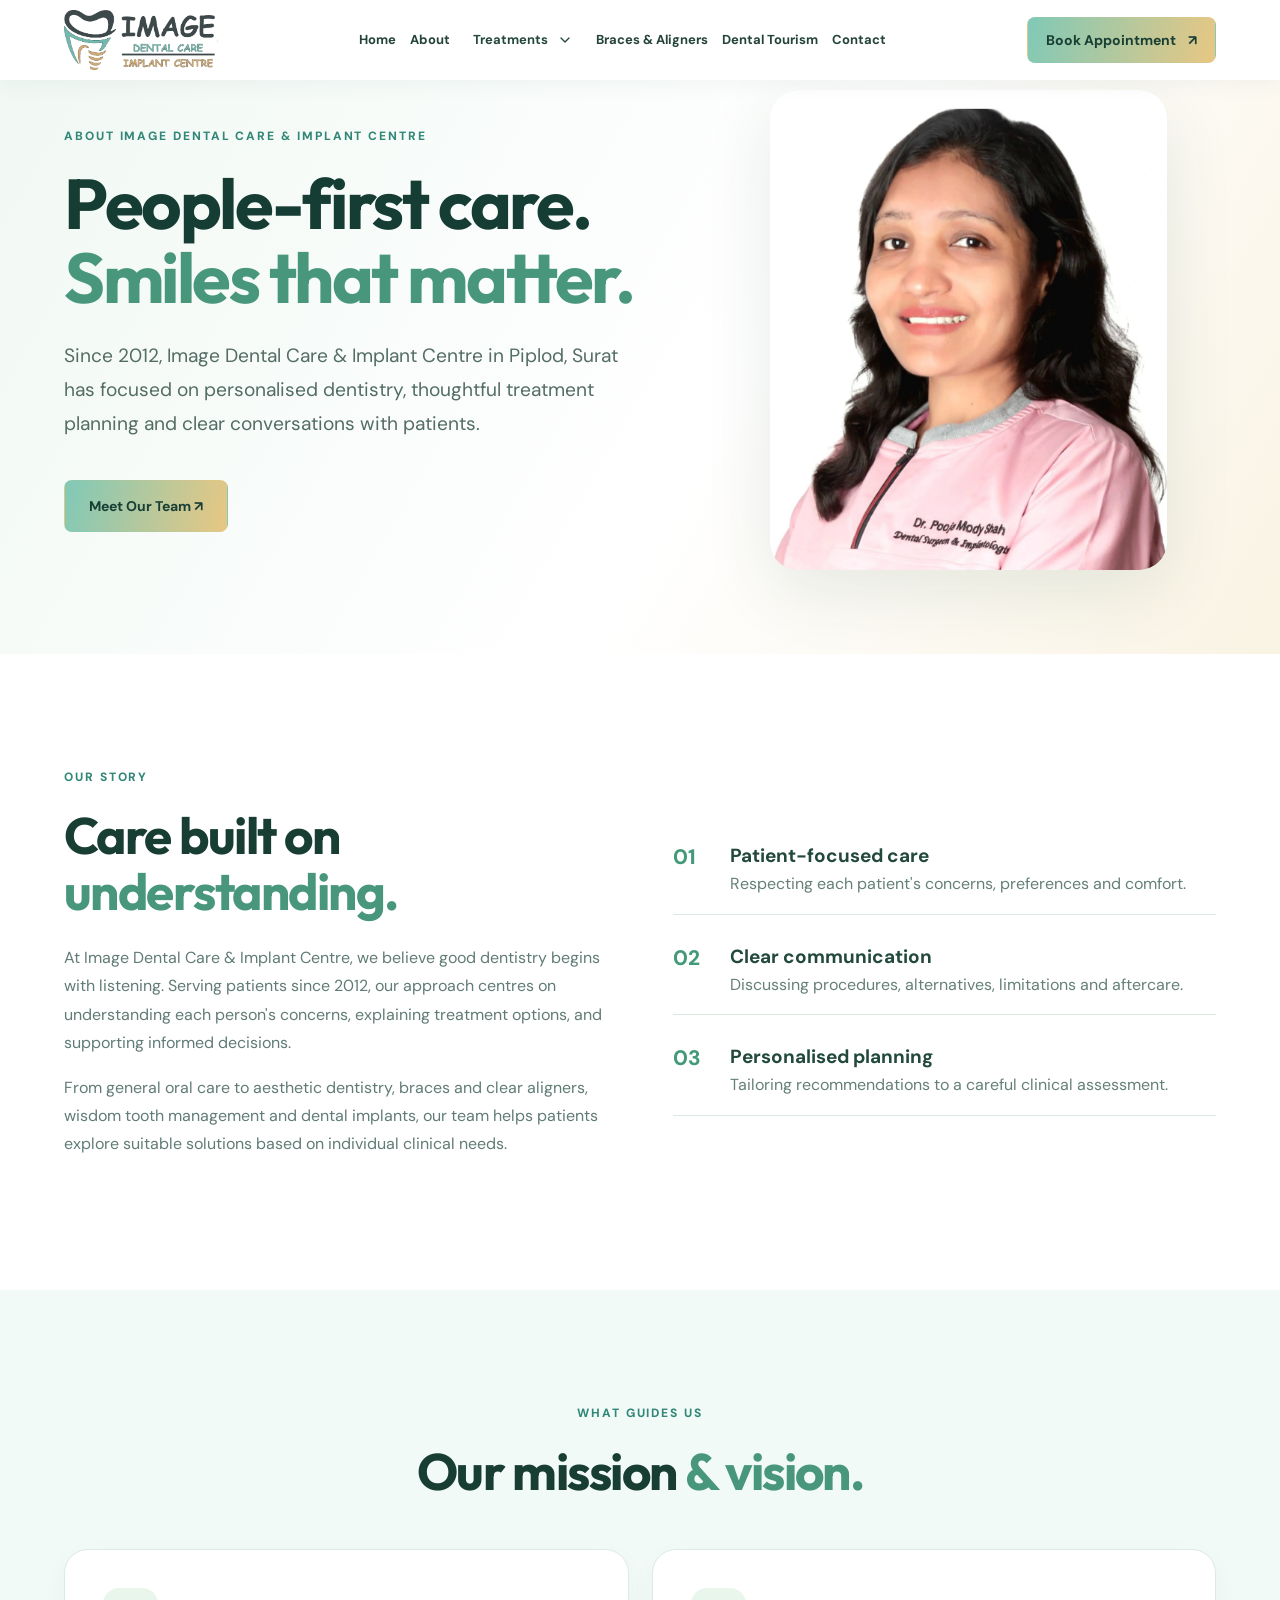
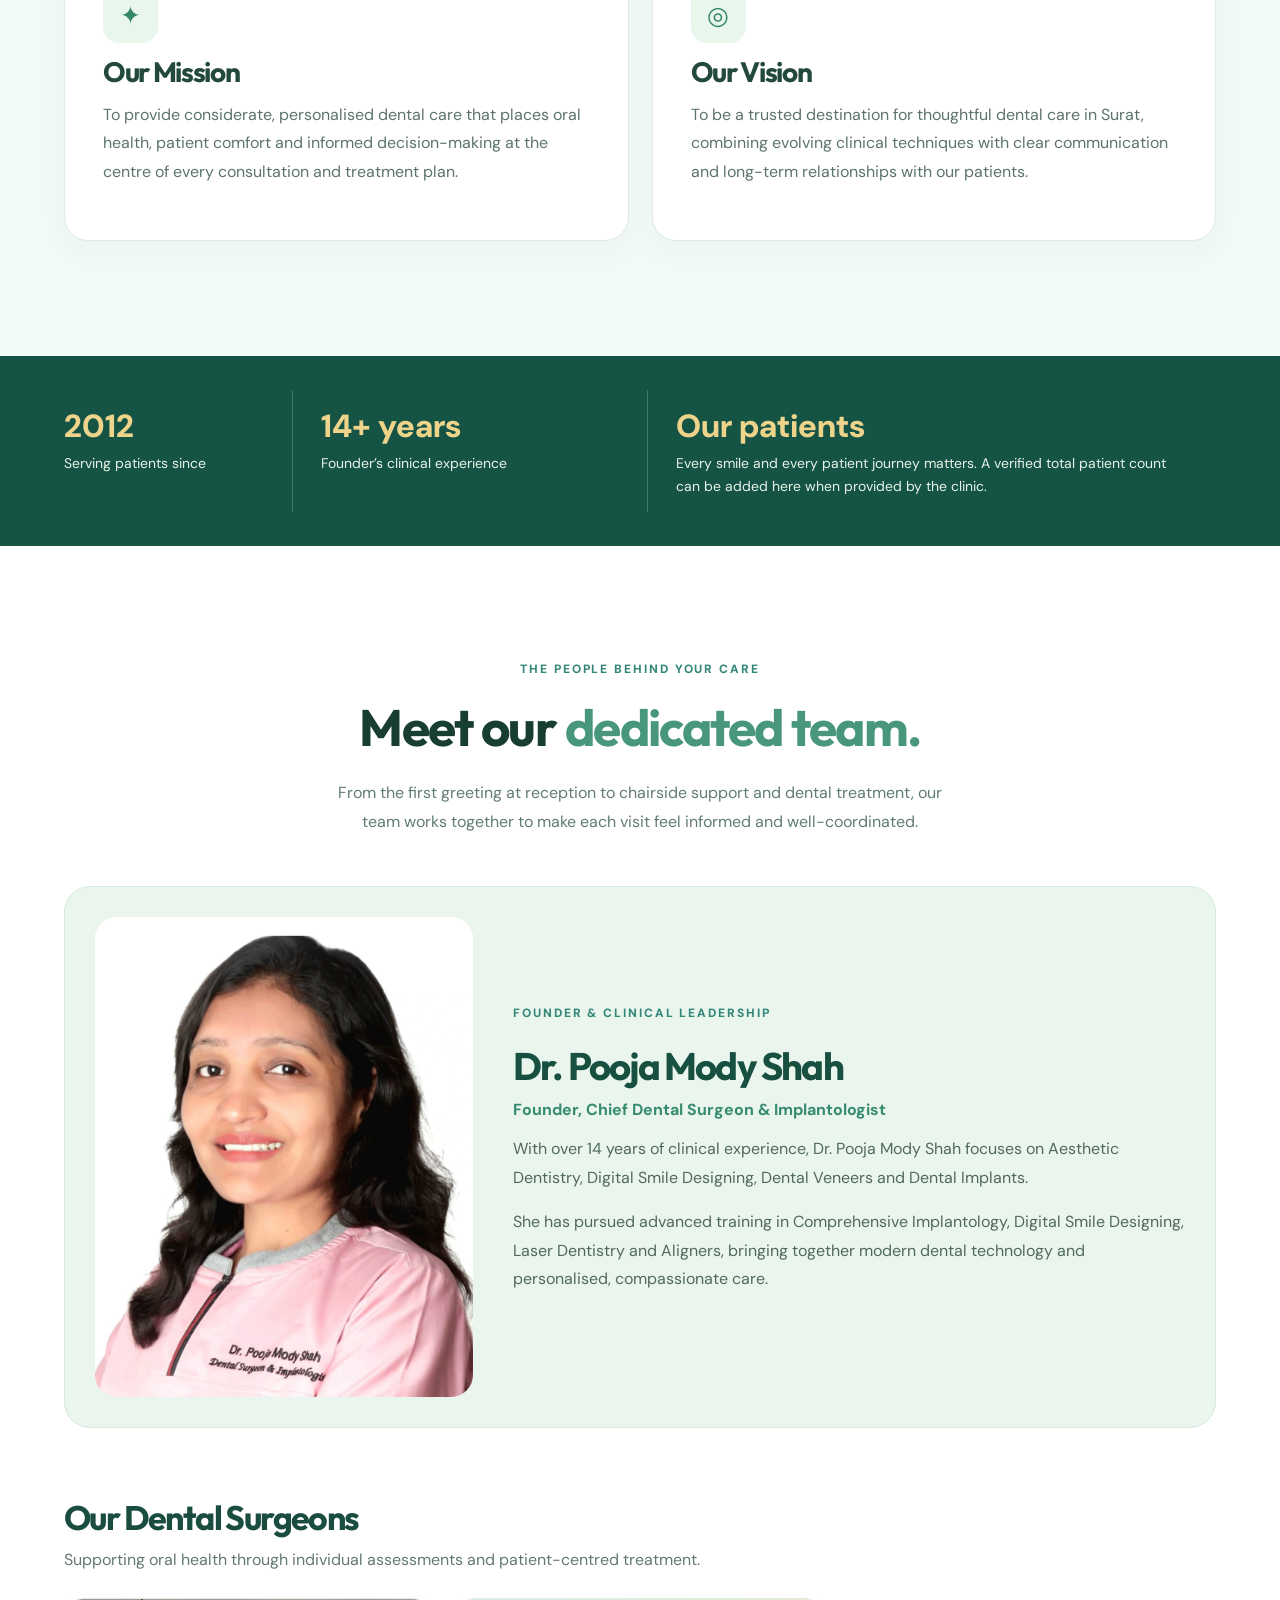
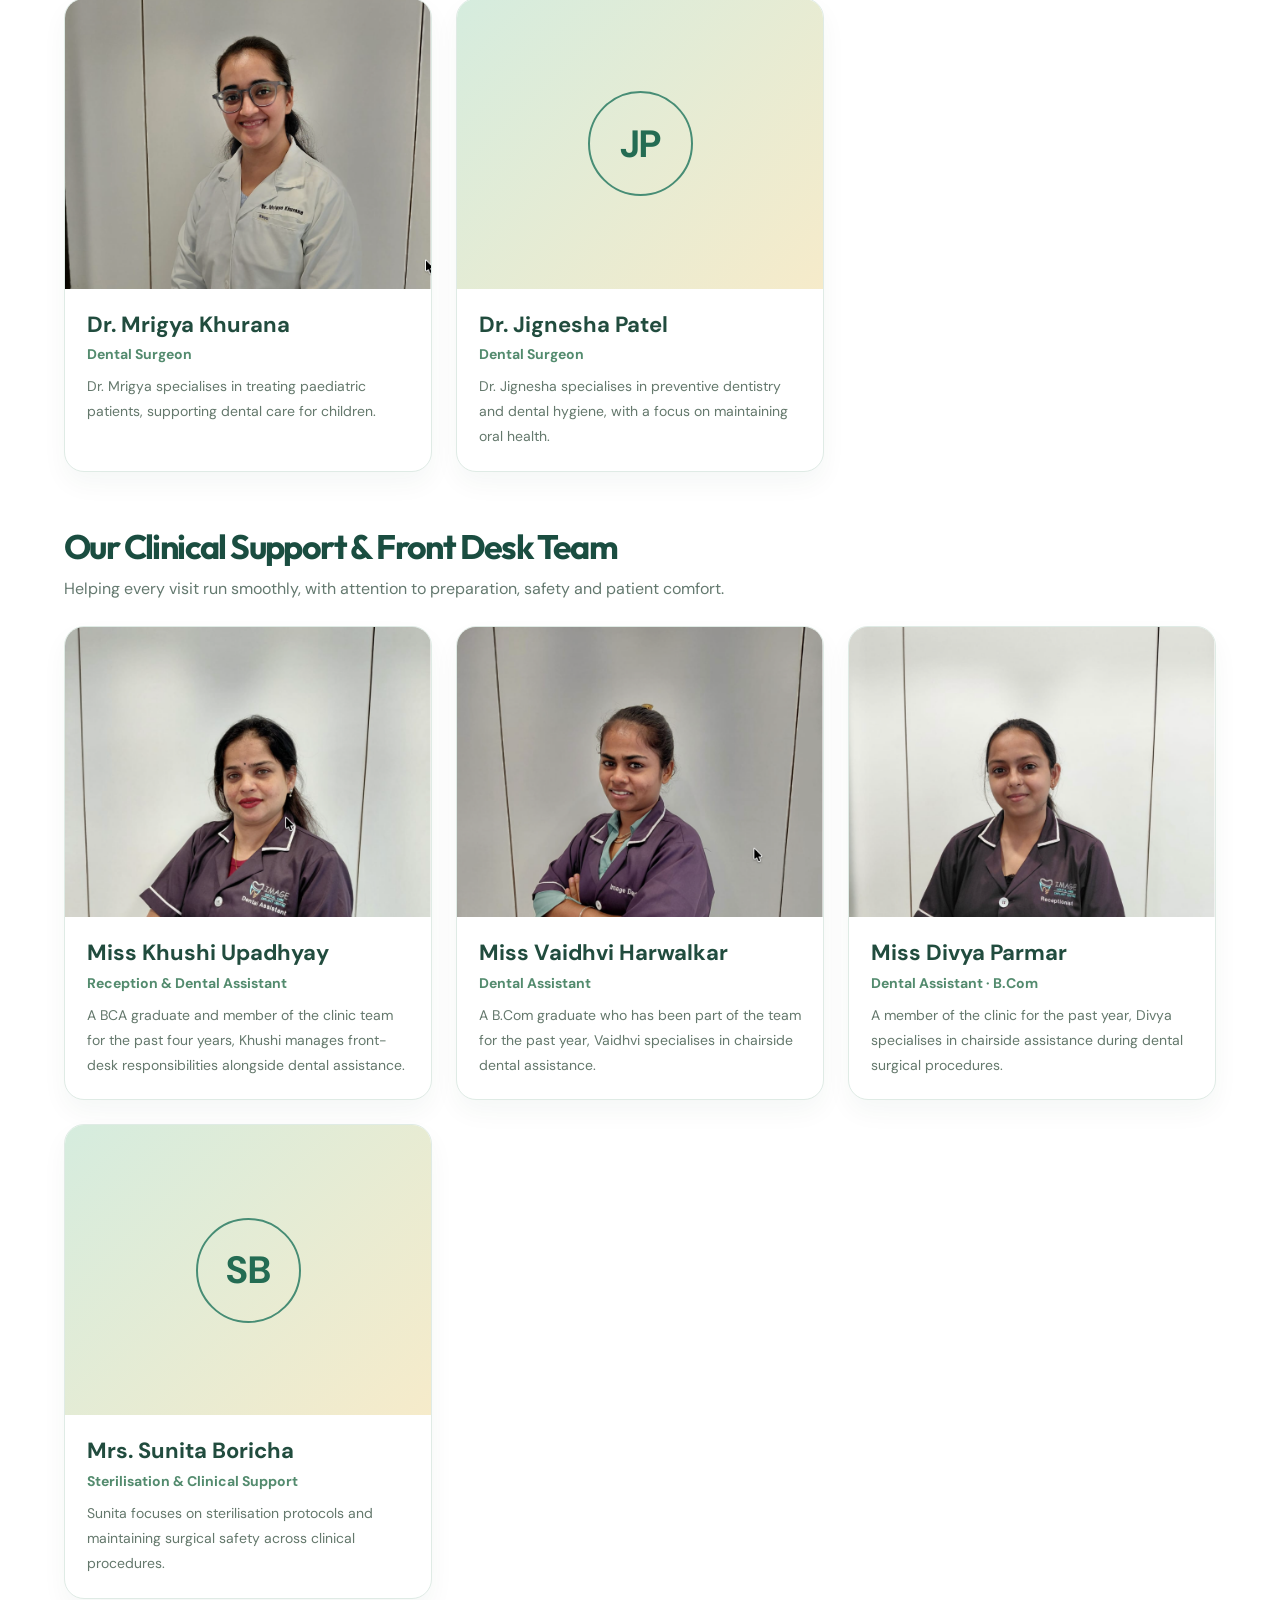
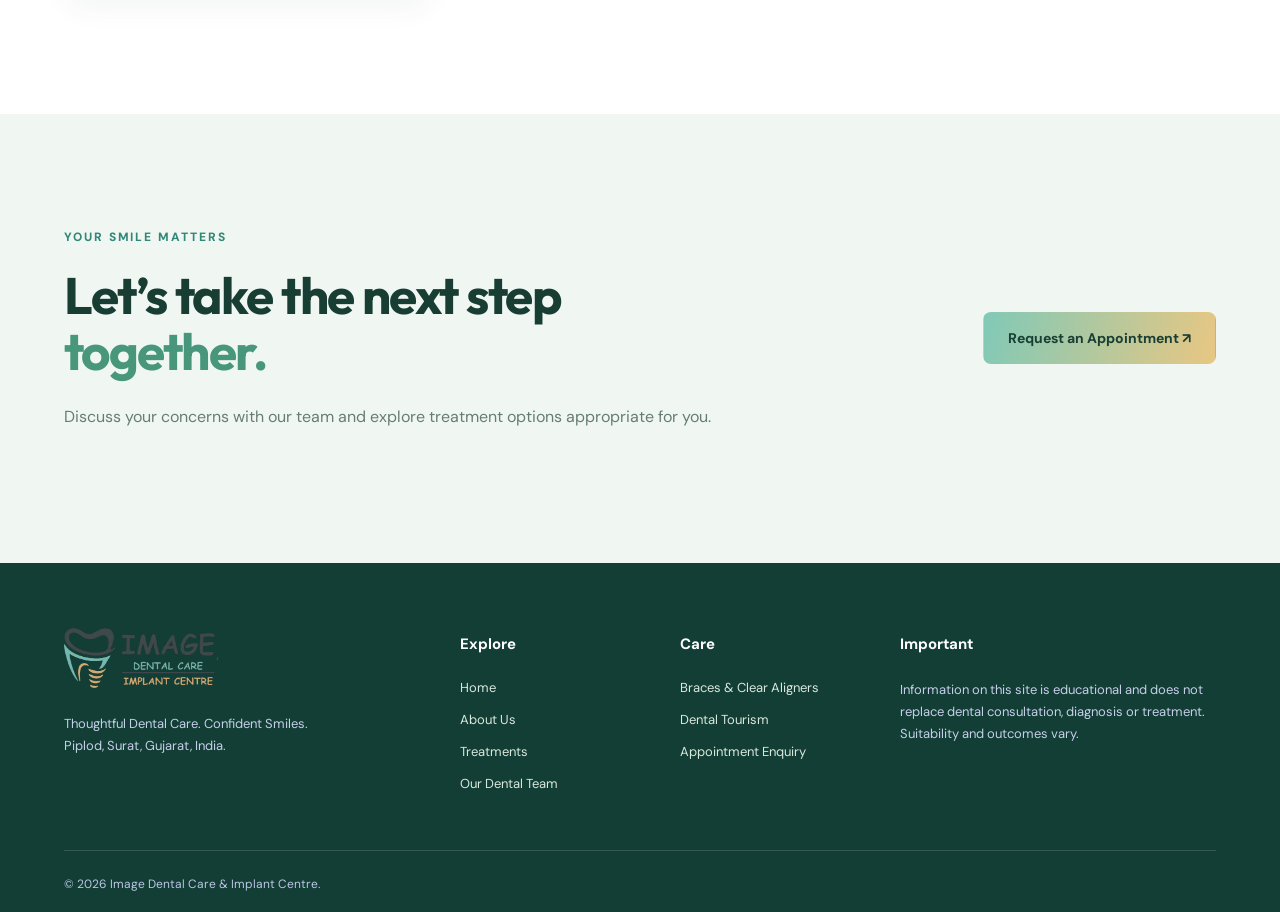
==== about.html @ d18e4438 "Add files via upload" ====
<!DOCTYPE html>

<html lang="en">
<head>
<meta charset="utf-8"/>
<meta content="width=device-width,initial-scale=1" name="viewport"/>
<meta content="#ffffff" name="theme-color"/>
<meta content="Image Dental Care &amp; Implant Centre in Piplod, Surat. Explore thoughtful dental care, smile correction, root canal treatment, dental implants, cosmetic dentistry and dental tourism." name="description"/>
<title>
   About Us &amp; Our Dental Team | Image Dental Care &amp; Implant Centre
  </title>
<link href="https://fonts.googleapis.com" rel="preconnect"/>
<link crossorigin="" href="https://fonts.gstatic.com" rel="preconnect"/>
<link href="https://fonts.googleapis.com/css2?family=DM+Sans:wght@400;500;600;700&amp;family=Outfit:wght@400;500;600;700;800&amp;display=swap" rel="stylesheet"/>
<link href="styles.css" rel="stylesheet"/>
</head>
<body class="inner-page about-inner">
<header class="header" id="top">
<div class="shell navbar">
<a aria-label="Image Dental Care &amp; Implant Centre home" class="brand brand-logo" href="index.html#home">
<img alt="Image Dental Care &amp; Implant Centre" src="assets/images/logo-transparent.png"/>
</a>
<nav aria-label="Main navigation" class="navlinks" id="navlinks">
<a href="index.html#home">
      Home
     </a>
<a href="about.html">
      About
     </a>
<div class="nav-dropdown">
<button aria-controls="treatments-menu" aria-expanded="false" aria-haspopup="true" class="dropdown-trigger" type="button">
<span>
        Treatments
       </span>
<svg aria-hidden="true" class="dropdown-chevron" fill="none" height="16" stroke="currentColor" stroke-linecap="round" stroke-linejoin="round" stroke-width="2" viewbox="0 0 24 24" width="16">
<path d="m6 9 6 6 6-6">
</path>
</svg>
</button>
<div class="dropdown-menu" id="treatments-menu">
<p class="dropdown-heading">
        Explore our treatments
       </p>
<div class="dropdown-items">
<a href="root-canal-treatment.html">
         Root Canal Treatment
         <span aria-hidden="true">
          ↗
         </span>
</a>
<a href="cosmetic-dentistry.html">
         Cosmetic Dentistry &amp; Smile Design
         <span aria-hidden="true">
          ↗
         </span>
</a>
<a href="braces-clear-aligners.html">
         Braces &amp; Clear Aligners
         <span aria-hidden="true">
          ↗
         </span>
</a>
<a href="wisdom-tooth-surgery.html">
         Wisdom Tooth Surgery
         <span aria-hidden="true">
          ↗
         </span>
</a>
<a href="dental-implants.html">
         Dental Implants
         <span aria-hidden="true">
          ↗
         </span>
</a>
<a href="general-dentistry.html">
         General &amp; Preventive Care
         <span aria-hidden="true">
          ↗
         </span>
</a>
</div>
</div>
</div>
<a href="braces-clear-aligners.html">
      Braces &amp; Aligners
     </a>
<a href="dental-tourism.html">
      Dental Tourism
     </a>
<a href="index.html#contact">
      Contact
     </a>
</nav>
<div class="nav-actions">
<button class="button primary compact" data-book="">
      Book Appointment
      <span>
       ↗
      </span>
</button>
<button aria-expanded="false" aria-label="Open menu" class="menu" id="menu">
      ☰
     </button>
</div>
</div>
</header>
<main class="about-page">
<section class="about-intro">
<div class="shell about-intro-layout">
<div class="reveal">
<span class="kicker">
       ABOUT IMAGE DENTAL CARE &amp; IMPLANT CENTRE
      </span>
<h1>
       People-first care.
       <br/>
<em>
        Smiles that matter.
       </em>
</h1>
<p>
       Since 2012, Image Dental Care &amp; Implant Centre in Piplod, Surat has focused on personalised dentistry, thoughtful treatment planning and clear conversations with patients.
      </p>
<a class="button primary" href="#team">
       Meet Our Team ↗
      </a>
</div>
<div class="about-intro-photo reveal">
<img alt="Dr. Pooja Mody Shah, Founder of Image Dental Care &amp; Implant Centre" src="assets/images/dr-pooja-shah.png"/>
</div>
</div>
</section>
<section class="section about-story-section">
<div class="shell about-story-layout">
<div class="reveal">
<span class="kicker">
       OUR STORY
      </span>
<h2>
       Care built on
       <em>
        understanding.
       </em>
</h2>
<p>
       At Image Dental Care &amp; Implant Centre, we believe good dentistry begins with listening. Serving patients since 2012, our approach centres on understanding each person's concerns, explaining treatment options, and supporting informed decisions.
      </p>
<p>
       From general oral care to aesthetic dentistry, braces and clear aligners, wisdom tooth management and dental implants, our team helps patients explore suitable solutions based on individual clinical needs.
      </p>
</div>
<div class="about-story-points reveal">
<div>
<span>
        01
       </span>
<strong>
        Patient-focused care
       </strong>
<p>
        Respecting each patient's concerns, preferences and comfort.
       </p>
</div>
<div>
<span>
        02
       </span>
<strong>
        Clear communication
       </strong>
<p>
        Discussing procedures, alternatives, limitations and aftercare.
       </p>
</div>
<div>
<span>
        03
       </span>
<strong>
        Personalised planning
       </strong>
<p>
        Tailoring recommendations to a careful clinical assessment.
       </p>
</div>
</div>
</div>
</section>
<section class="section light about-values-section" id="mission-vision">
<div class="shell">
<div class="section-head reveal">
<span class="kicker">
       WHAT GUIDES US
      </span>
<h2>
       Our mission
       <em>
        &amp; vision.
       </em>
</h2>
</div>
<div class="about-value-grid">
<article class="about-value-card reveal">
<span class="value-icon">
        ✦
       </span>
<h3>
        Our Mission
       </h3>
<p>
        To provide considerate, personalised dental care that places oral health, patient comfort and informed decision-making at the centre of every consultation and treatment plan.
       </p>
</article>
<article class="about-value-card reveal">
<span class="value-icon">
        ◎
       </span>
<h3>
        Our Vision
       </h3>
<p>
        To be a trusted destination for thoughtful dental care in Surat, combining evolving clinical techniques with clear communication and long-term relationships with our patients.
       </p>
</article>
</div>
</div>
</section>
<section class="about-milestones">
<div class="shell milestone-grid">
<div>
<strong>
       2012
      </strong>
<span>
       Serving patients since
      </span>
</div>
<div>
<strong>
       14+ years
      </strong>
<span>
       Founder’s clinical experience
      </span>
</div>
<div class="milestone-patients">
<strong>
       Our patients
      </strong>
<span>
       Every smile and every patient journey matters. A verified total patient count can be added here when provided by the clinic.
      </span>
</div>
</div>
</section>
<section class="section about-team-section" id="team">
<div class="shell">
<div class="section-head reveal">
<span class="kicker">
       THE PEOPLE BEHIND YOUR CARE
      </span>
<h2>
       Meet our
       <em>
        dedicated team.
       </em>
</h2>
<p>
       From the first greeting at reception to chairside support and dental treatment, our team works together to make each visit feel informed and well-coordinated.
      </p>
</div>
<article class="founder-feature reveal">
<div class="founder-image">
<img alt="Dr. Pooja Mody Shah" loading="lazy" src="assets/images/dr-pooja-shah.png"/>
</div>
<div>
<span class="kicker">
        FOUNDER &amp; CLINICAL LEADERSHIP
       </span>
<h3>
        Dr. Pooja Mody Shah
       </h3>
<strong>
        Founder, Chief Dental Surgeon &amp; Implantologist
       </strong>
<p>
        With over 14 years of clinical experience, Dr. Pooja Mody Shah focuses on Aesthetic Dentistry, Digital Smile Designing, Dental Veneers and Dental Implants.
       </p>
<p>
        She has pursued advanced training in Comprehensive Implantology, Digital Smile Designing, Laser Dentistry and Aligners, bringing together modern dental technology and personalised, compassionate care.
       </p>
</div>
</article>
<div class="team-heading reveal">
<h3>
       Our Dental Surgeons
      </h3>
<p>
       Supporting oral health through individual assessments and patient-centred treatment.
      </p>
</div>
<div class="team-profile-grid">
<article class="team-profile reveal">
<div class="team-photo">
<img alt="Dr. Mrigya Khurana" loading="lazy" src="assets/images/dr-mrigya-khurana.png"/>
</div>
<div class="team-profile-body">
<h4>
         Dr. Mrigya Khurana
        </h4>
<span>
         Dental Surgeon
        </span>
<p>
         Dr. Mrigya specialises in treating paediatric patients, supporting dental care for children.
        </p>
</div>
</article>
<article class="team-profile reveal">
<div class="team-photo team-no-photo">
<span aria-hidden="true">
         JP
        </span>
</div>
<div class="team-profile-body">
<h4>
         Dr. Jignesha Patel
        </h4>
<span>
         Dental Surgeon
        </span>
<p>
         Dr. Jignesha specialises in preventive dentistry and dental hygiene, with a focus on maintaining oral health.
        </p>
</div>
</article>
</div>
<div class="team-heading reveal">
<h3>
       Our Clinical Support &amp; Front Desk Team
      </h3>
<p>
       Helping every visit run smoothly, with attention to preparation, safety and patient comfort.
      </p>
</div>
<div class="team-profile-grid">
<article class="team-profile reveal">
<div class="team-photo"><img alt="Clinical support team member" loading="lazy" src="assets/images/team-photo-01.png"/></div>
<div class="team-profile-body">
<h4>
         Miss Khushi Upadhyay
        </h4>
<span>
         Reception &amp; Dental Assistant
        </span>
<p>
         A BCA graduate and member of the clinic team for the past four years, Khushi manages front-desk responsibilities alongside dental assistance.
        </p>
</div>
</article>
<article class="team-profile reveal">
<div class="team-photo"><img alt="Clinical support team member" loading="lazy" src="assets/images/team-photo-02.png"/></div>
<div class="team-profile-body">
<h4>
         Miss Vaidhvi Harwalkar
        </h4>
<span>
         Dental Assistant
        </span>
<p>
         A B.Com graduate who has been part of the team for the past year, Vaidhvi specialises in chairside dental assistance.
        </p>
</div>
</article>
<article class="team-profile reveal">
<div class="team-photo"><img alt="Reception team member" loading="lazy" src="assets/images/team-reception.png"/></div>
<div class="team-profile-body">
<h4>
         Miss Divya Parmar
        </h4>
<span>
         Dental Assistant · B.Com
        </span>
<p>
         A member of the clinic for the past year, Divya specialises in chairside assistance during dental surgical procedures.
        </p>
</div>
</article>
<article class="team-profile reveal">
<div class="team-photo team-no-photo">
<span aria-hidden="true">
         SB
        </span>
</div>
<div class="team-profile-body">
<h4>
         Mrs. Sunita Boricha
        </h4>
<span>
         Sterilisation &amp; Clinical Support
        </span>
<p>
         Sunita focuses on sterilisation protocols and maintaining surgical safety across clinical procedures.
        </p>
</div>
</article>
</div>


</div>
</section>
<section class="section about-last-cta">
<div class="shell about-cta-inner reveal">
<div>
<span class="kicker">
       YOUR SMILE MATTERS
      </span>
<h2>
       Let’s take the next step
       <em>
        together.
       </em>
</h2>
<p>
       Discuss your concerns with our team and explore treatment options appropriate for you.
      </p>
</div>
<a class="button primary" href="index.html#contact">
      Request an Appointment ↗
     </a>
</div>
</section>
</main>
<footer>
<div class="shell footgrid">
<div>
<a aria-label="Image Dental Care &amp; Implant Centre home" class="brand brand-logo" href="index.html#home">
<img alt="Image Dental Care &amp; Implant Centre" src="assets/images/logo-transparent.png"/>
</a>
<p>
      Thoughtful Dental Care. Confident Smiles.
      <br/>
       Piplod, Surat, Gujarat, India.
      
     </p>
</div>
<div>
<h4>
      Explore
     </h4>
<a href="index.html#home">
      Home
     </a>
<a href="about.html">
      About Us
     </a>
<a href="index.html#treatments">
      Treatments
     </a>
<a href="about.html#team">
      Our Dental Team
     </a>
</div>
<div>
<h4>
      Care
     </h4>
<a href="braces-clear-aligners.html">
      Braces &amp; Clear Aligners
     </a>
<a href="dental-tourism.html">
      Dental Tourism
     </a>
<a href="index.html#contact">
      Appointment Enquiry
     </a>
</div>
<div>
<h4>
      Important
     </h4>
<p>
      Information on this site is educational and does not replace dental consultation, diagnosis or treatment. Suitability and outcomes vary.
     </p>
</div>
</div>
<div class="shell foot-bottom">
<span>
     ©
     <span id="year">
</span>
     Image Dental Care &amp; Implant Centre.
    </span>
</div>
</footer>
<div aria-hidden="true" class="modal" id="bookingModal">
<div class="modal-overlay" data-close="">
</div>
<div aria-labelledby="modalTitle" aria-modal="true" class="modal-box" role="dialog">
<button aria-label="Close" class="modal-close" data-close="">
     ×
    </button>
<span class="kicker">
     APPOINTMENT ENQUIRY
    </span>
<h2 id="modalTitle">
     Start with a consultation.
    </h2>
<p>
     Enter your details to prepare an appointment enquiry to share with our clinic.
    </p>
<form id="modalForm">
<label>
      Name
      <input autocomplete="name" name="name" required=""/>
</label>
<label>
      Contact number
      <input autocomplete="tel" name="phone" required="" type="tel"/>
</label>
<label>
      Service
      <select id="modalService" name="service">
<option>
        General consultation
       </option>
<option>
        Braces &amp; Clear Aligners
       </option>
<option>
        Root Canal Treatment
       </option>
<option>
        Cosmetic Dentistry &amp; Smile Design
       </option>
<option>
        Wisdom Tooth Surgery
       </option>
<option>
        Dental Implants
       </option>
<option>
        Dental Tourism Enquiry
       </option>
</select>
</label>
<label>
      Preferred date
      <input id="modalDate" name="date" required="" type="date"/>
</label>
<button class="button dark full" type="submit">
      Copy Enquiry ↗
     </button>
<p class="form-status" role="status">
</p>
</form>
</div>
</div>
<script src="script.js">
</script>
</body>
</html>
---- styles.css ----
/*
 * Image Dental Care & Implant Centre
 * Color tokens and responsive styling. Customize :root first.
 */
:root {
    --blue:#103f34;
    --blue2:#428b6c;
    --text:#193f36;
    --muted:#637b72;
    --light:#f3f8f2;
    --line:#dbe8dd;
    --white:#fff
}
* {
    box-sizing:border-box
}
html {
    scroll-behavior:smooth;
    scroll-padding-top:90px
}
body {
    margin:0;
    font-family:'DM Sans',sans-serif;
    color:var(--text);
    background:#fff
}
button,input,select {
    font:inherit
}
button {
    cursor:pointer
}
a {
    color:inherit;
    text-decoration:none
}
img {
    display:block;
    max-width:100%
}
.shell {
    width:min(90%,1330px);
    margin:auto
}
.header {
    position:absolute;
    z-index:20;
    top:0;
    left:0;
    width:100%;
    color:#fff
}
.navbar {
    height:105px;
    display:flex;
    justify-content:space-between;
    align-items:center;
    gap:20px
}
.brand {
    display:flex;
    gap:10px;
    align-items:center;
    line-height:.95;
    letter-spacing:-.04em;
    font-family:Outfit,sans-serif;
    font-weight:500;
    font-size:23px;
    white-space:nowrap
}
.brand b {
    font-weight:800
}
.brand small {
    display:block;
    font-family:'DM Sans',sans-serif;
    font-size:8px;
    letter-spacing:.22em;
    font-weight:700;
    margin-top:8px
}
.tooth {
    font-size:37px;
    color:#edce6e;
    line-height:1
}
.navlinks {
    display:flex;
    gap:27px;
    align-items:center
}
.navlinks a {
    font-size:13px;
    font-weight:700;
    transition:opacity .2s
}
.navlinks a:hover {
    opacity:.7
}
.nav-actions {
    display:flex;
    gap:14px
}
.button {
    border:1px solid transparent;
    border-radius:8px;
    display:inline-flex;
    align-items:center;
    justify-content:center;
    gap:12px;
    padding:16px 24px;
    font-weight:700;
    font-size:14px;
    transition:transform .2s,background .2s,box-shadow .2s;
    text-align:center
}
.button:hover {
    transform:translateY(-2px);
    box-shadow:0 12px 30px #0002
}
.primary {
    background:#367f60;
    color:white
}
.ghost {
    color:white;
    border-color:#ffffff70;
    background:#ffffff0b
}
.dark {
    background:var(--blue);
    color:white
}
.ghost-dark {
    color:var(--blue);
    border-color:#a8d9ce
}
.compact {
    padding:13px 18px
}
.menu {
    display:none;
    color:white;
    font-size:26px;
    background:transparent;
    border:0
}
.hero {
    height:min(860px,100svh);
    min-height:620px;
    position:relative;
    overflow:hidden;
    background:#123e35;
    color:white
}
.slide {
    position:absolute;
    inset:0;
    background-image:var(--bg);
    background-size:cover;
    background-position:center;
    opacity:0;
    transform:scale(1.06);
    transition:opacity 1.2s ease,transform 6s ease
}
.slide.active {
    opacity:1;
    transform:scale(1)
}
.hero-overlay {
    position:absolute;
    inset:0;
    background:linear-gradient(90deg,#082e29f5 0%,#104336d9 32%,#295a4766 66%,#254a3a2b),linear-gradient(0deg,#13392e80,transparent 40%)
}
.hero-inner {
    position:relative;
    z-index:2;
    height:100%;
    display:flex;
    flex-direction:column;
    align-items:flex-start;
    justify-content:center;
    padding-top:90px
}
.kicker {
    display:block;
    color:#3d8765;
    letter-spacing:.16em;
    font-size:12px;
    font-weight:800;
    margin-bottom:22px
}
.bright {
    color:#e9eac1
}
h1,h2,h3,p {
    margin-top:0
}
h1,h2,h3 {
    font-family:Outfit,sans-serif;
    letter-spacing:-.047em
}
h1 {
    font-size:clamp(46px,5.1vw,79px);
    line-height:1.09;
    max-width:850px;
    margin-bottom:25px
}
h1 em,h2 em {
    font-style:normal;
    color:#e8cc73
}
.hero p {
    max-width:580px;
    font-size:17px;
    line-height:1.85;
    color:#e8f3e9
}
.hero-buttons {
    display:flex;
    gap:13px;
    flex-wrap:wrap;
    margin-top:17px
}
.hero-bottom {
    width:100%;
    display:flex;
    justify-content:space-between;
    align-items:end;
    position:absolute;
    bottom:50px;
    left:0
}
.hero-bottom b,.hero-bottom small {
    display:block
}
.hero-bottom b {
    font-size:17px
}
.hero-bottom small {
    font-size:13px;
    color:#d4e8da;
    margin-top:9px
}
.slider-controls {
    display:flex;
    align-items:center;
    gap:18px
}
.slider-controls button {
    width:41px;
    height:41px;
    background:#ffffff1a;
    color:white;
    border:1px solid #ffffff70;
    border-radius:50%;
    font-size:20px
}
.slider-controls span {
    font-size:12px;
    letter-spacing:.15em
}
.infobar {
    background:#18594e;
    color:white
}
.info-grid {
    display:grid;
    grid-template-columns:repeat(3,1fr);
    min-height:155px;
    align-items:center
}
.info-grid>div {
    display:flex;
    gap:22px;
    align-items:center;
    padding:28px 42px;
    border-right:1px solid #ffffff35
}
.info-grid>div:last-child {
    border:0
}
.info-ico {
    font-size:35px;
    color:#5d8de4
}
.info-grid strong {
    display:block;
    font-size:18px;
    margin-bottom:9px
}
.info-grid small {
    font-size:13px;
    color:#bcc7e6;
    line-height:1.6;
    display:block
}
.section {
    padding:115px 0
}
.light {
    background:var(--light)
}
.split {
    display:grid;
    grid-template-columns:1fr 1fr;
    gap:clamp(45px,8vw,130px);
    align-items:center
}
h2 {
    font-size:clamp(37px,4.1vw,60px);
    line-height:1.13;
    margin-bottom:28px
}
h3 {
    font-size:29px;
    line-height:1.2
}
p {
    font-size:16px;
    color:var(--muted);
    line-height:1.9
}
.photo-stack {
    position:relative;
    padding:0 60px 45px 0
}
.bigphoto {
    width:86%;
    height:510px;
    object-fit:cover;
    border-radius:150px 18px 18px 18px
}
.smallphoto {
    width:44%;
    height:245px;
    object-fit:cover;
    position:absolute;
    right:0;
    bottom:0;
    border:8px solid white;
    border-radius:20px
}
.since {
    position:absolute;
    top:60px;
    right:0;
    background:#e7f4e9;
    padding:22px;
    border-radius:18px
}
.since b {
    font-size:42px;
    font-family:Outfit,sans-serif
}
.since small {
    font-size:12px;
    display:block
}
.pill-list {
    display:grid;
    grid-template-columns:1fr 1fr;
    gap:14px;
    margin:32px 0
}
.pill-list span {
    font-size:13px;
    font-weight:700
}
.section-head {
    text-align:center;
    max-width:780px;
    margin:0 auto 50px
}
.section-head p {
    max-width:630px;
    margin:auto
}
.cards {
    display:grid;
    grid-template-columns:repeat(3,1fr);
    gap:23px
}
.treatment-card {
    border-radius:17px;
    background:white;
    overflow:hidden;
    box-shadow:0 14px 34px #1829510b;
    transition:transform .2s
}
.treatment-card:hover {
    transform:translateY(-5px)
}
.treatment-card img {
    width:100%;
    height:230px;
    object-fit:cover
}
.card-body {
    padding:26px
}
.card-body span,.num {
    font-size:11px;
    letter-spacing:.13em;
    font-weight:800;
    color:#6085ca
}
.card-body h3 {
    font-size:25px;
    margin:12px 0
}
.card-body p {
    font-size:14px;
    line-height:1.8
}
.card-body a {
    font-size:13px;
    font-weight:800;
    color:#315eb4
}
.intro-align {
    margin-bottom:95px
}
.align-photo img {
    height:540px;
    width:100%;
    object-fit:cover;
    border-radius:140px 20px 20px 20px
}
.slim {
    margin-top:65px
}
.benefits {
    display:flex;
    flex-wrap:wrap;
    justify-content:center;
    gap:12px;
    margin:35px auto 64px;
    max-width:1050px
}
.benefits span {
    background:#edf7ed;
    color:#267e6f;
    border:1px solid #d5e6d6;
    border-radius:100px;
    padding:12px 20px;
    font-size:13px;
    font-weight:700
}
.option-grid {
    display:grid;
    grid-template-columns:1fr 1fr;
    gap:22px
}
.option {
    background:#f5f9f1;
    border:1px solid #dce9de;
    border-radius:20px;
    padding:44px
}
.option h3 {
    margin:17px 0
}
.option ul {
    padding-left:21px;
    line-height:2;
    font-size:14px
}
.fine {
    font-size:12px!important;
    color:#697a92
}
.comparison {
    padding:47px 8%;
    text-align:center;
    border-radius:20px;
    background:var(--blue);
    color:white;
    margin-top:30px
}
.comparison h3 {
    font-size:32px
}
.comparison p {
    color:#e0f0e4;
    max-width:750px;
    margin:auto
}
.steps {
    display:grid;
    grid-template-columns:repeat(5,1fr);
    gap:13px
}
.step {
    border-top:3px solid #5e87d7;
    padding:20px 12px
}
.step b {
    color:#5378c7;
    font-size:12px
}
.step h3 {
    font-size:19px;
    margin:17px 0 9px
}
.step p {
    font-size:13px;
    line-height:1.8
}
.travel-note {
    margin:65px 0;
    background:#edf7ed;
    border-radius:18px;
    padding:40px;
    display:flex;
    align-items:center;
    justify-content:space-between;
    gap:40px
}
.travel-note p {
    max-width:760px;
    margin:0
}
.travel-note h3 {
    font-size:27px;
    margin:0 0 10px
}
.faqs {
    max-width:880px;
    margin:0 auto
}
.faqs details {
    border-bottom:1px solid var(--line);
    padding:19px 0
}
.faqs summary {
    font-weight:700;
    cursor:pointer;
    font-size:17px;
    padding-right:24px
}
.faqs p {
    font-size:14px;
    margin:12px 0
}
.smile-cta {
    background:linear-gradient(120deg,#125d53,#4a9a87);
    color:white;
    text-align:center;
    border-radius:24px;
    padding:60px 25px;
    margin-top:75px
}
.smile-cta h3 {
    font-size:35px
}
.smile-cta p {
    color:#e0e7fb
}
.smile-cta button {
    margin:5px
}
.why-list {
    margin-top:25px
}
.why-list>div {
    display:flex;
    gap:25px;
    padding:15px 0;
    border-bottom:1px solid #d9e7da;
    font-weight:700
}
.why-list b {
    color:#367f60
}
.round-photo {
    width:100%;
    height:550px;
    object-fit:cover;
    border-radius:20px 140px 20px 20px
}
.narrow {
    max-width:730px
}
.center {
    text-align:center
}
.tour-grid {
    display:grid;
    grid-template-columns:repeat(4,1fr);
    gap:22px;
    margin-top:65px
}
.tour-grid article {
    background:white;
    border-radius:14px;
    padding:25px
}
.tour-grid b {
    color:#5381ce
}
.tour-grid h3 {
    font-size:22px;
    margin:14px 0
}
.tour-grid p {
    font-size:13px
}
.contact {
    color:white;
    background:linear-gradient(135deg,#115d52,#268474)
}
.contact h2 {
    color:white
}
.contact p {
    color:#d6e5d7
}
.contact-grid {
    display:grid;
    grid-template-columns:1fr 1fr;
    gap:12%;
    align-items:center
}
.contact-detail {
    display:grid;
    gap:9px;
    margin:30px 0;
    color:#e9f2e3
}
.contact-detail span {
    font-size:14px
}
.contact-card {
    background:white;
    color:var(--text);
    border-radius:20px;
    padding:38px
}
.contact-card h3 {
    font-size:30px
}
.contact-card p {
    font-size:13px
}
form label {
    font-size:12px;
    font-weight:700;
    display:block;
    margin:17px 0
}
form input,form select {
    width:100%;
    height:45px;
    border:1px solid #d7e4da;
    border-radius:8px;
    background:#fff;
    color:#245d51;
    padding:10px;
    margin-top:7px
}
.full {
    width:100%
}
.form-status {
    font-size:13px!important;
    color:#287c70!important
}
footer {
    background:#123e36;
    color:white;
    padding:65px 0 20px
}
.footgrid {
    display:grid;
    grid-template-columns:2fr 1fr 1fr 1.8fr;
    gap:45px
}
.footgrid a:not(.brand) {
    display:block;
    color:#dae8dc;
    font-size:13px;
    margin-top:15px
}
.footgrid p {
    font-size:13px;
    color:#c6cfe8;
    line-height:1.7;
    margin-top:25px
}
.footgrid h4 {
    font-size:15px;
    margin:6px 0 25px
}
.foot-bottom {
    margin-top:58px;
    border-top:1px solid #ffffff23;
    padding-top:25px;
    display:flex;
    justify-content:space-between;
    gap:15px;
    font-size:12px;
    color:#bcc6e5
}
.modal {
    position:fixed;
    inset:0;
    z-index:50;
    display:none
}
.modal.open {
    display:block
}
.modal-overlay {
    position:absolute;
    inset:0;
    background:#123e36d9
}
.modal-box {
    position:absolute;
    top:50%;
    left:50%;
    transform:translate(-50%,-50%);
    background:white;
    border-radius:20px;
    width:min(92%,520px);
    padding:38px;
    max-height:92vh;
    overflow-y:auto
}
.modal-box h2 {
    font-size:35px
}
.modal-box p {
    font-size:13px
}
.modal-close {
    position:absolute;
    right:18px;
    top:15px;
    border:0;
    background:transparent;
    font-size:29px
}
.reveal {
    opacity:0;
    transform:translateY(22px);
    transition:opacity .65s ease,transform .65s ease
}
.reveal.visible {
    opacity:1;
    transform:none
}
@media(max-width:1050px) {
    .navlinks {
        gap:13px
    }
    .navlinks a {
        font-size:12px
    }
    .brand {
        font-size:19px
    }
    .cards {
        grid-template-columns:repeat(2,1fr)
    }
    .steps {
        grid-template-columns:repeat(3,1fr)
    }
    .tour-grid {
        grid-template-columns:repeat(2,1fr)
    }
}
@media(max-width:800px) {
    .shell {
        width:min(91%,650px)
    }
    .navbar {
        height:82px
    }
    .navlinks {
        display:none;
        position:absolute;
        top:82px;
        left:0;
        right:0;
        background:#f2faf7;
        padding:22px 5%;
        flex-direction:column;
        align-items:stretch;
        gap:0;
        box-shadow:0 12px 20px #0002
    }
    .navlinks.open {
        display:flex
    }
    .navlinks a {
        font-size:15px;
        padding:13px
    }
    .menu {
        display:block
    }
    .nav-actions .compact {
        display:none
    }
    .hero {
        min-height:700px;
        height:90svh
    }
    .hero-inner {
        padding-top:115px
    }
    .hero-bottom {
        bottom:30px
    }
    .hero p {
        font-size:15px
    }
    .info-grid {
        grid-template-columns:1fr
    }
    .info-grid>div {
        border-right:0;
        border-bottom:1px solid #ffffff35;
        padding:22px 0
    }
    .info-grid>div:last-child {
        border:0
    }
    .section {
        padding:78px 0
    }
    .split,.contact-grid {
        grid-template-columns:1fr;
        gap:45px
    }
    .photo-stack {
        max-width:550px
    }
    .cards,.option-grid {
        grid-template-columns:1fr
    }
    .steps {
        grid-template-columns:repeat(2,1fr)
    }
    .travel-note {
        flex-direction:column;
        align-items:flex-start
    }
    .footgrid {
        grid-template-columns:repeat(2,1fr);
        gap:28px
    }
    .tour-grid {
        grid-template-columns:1fr 1fr
    }
    .round-photo {
        height:390px
    }
    .align-photo img {
        height:360px
    }
    .intro-align {
        margin-bottom:60px
    }
}
@media(max-width:520px) {
    .hero {
        min-height:660px
    }
    .hero-inner {
        justify-content:center
    }
    .hero h1 {
        font-size:42px
    }
    .hero-buttons {
        width:100%
    }
    .hero-buttons .button {
        padding:13px
    }
    .hero-bottom small {
        font-size:11px
    }
    .section {
        padding:65px 0
    }
    h2 {
        font-size:36px
    }
    .photo-stack {
        padding:0 30px 30px 0
    }
    .bigphoto {
        height:370px
    }
    .smallphoto {
        height:175px
    }
    .since {
        padding:14px
    }
    .since b {
        font-size:28px
    }
    .pill-list {
        grid-template-columns:1fr
    }
    .cards,.option-grid,.steps,.tour-grid,.footgrid {
        grid-template-columns:1fr
    }
    .option {
        padding:28px
    }
    .smile-cta {
        padding:40px 20px
    }
    .contact-card {
        padding:25px
    }
    .foot-bottom {
        flex-direction:column
    }
    .info-grid strong {
        font-size:16px
    }
    .slide {
        background-position:55% center
    }
}
@media(prefers-reduced-motion:reduce) {
    *,*:before,*:after {
        scroll-behavior:auto!important;
        animation:none!important;
        transition:none!important
    }
    .reveal {
        opacity:1;
        transform:none
    }
}

/* Green / ivory / muted yellow design refinements */
:root  {
     --accent-yellow: #f0d77d;
     --forest-deep: #103f34;
}
.header .tooth  {
     color: var(--accent-yellow);
}
.hero-overlay  {
     background: linear-gradient(90deg, rgba(7,43,35,.94) 0%, rgba(13,59,45,.79) 34%, rgba(17,60,46,.33) 68%, rgba(22,53,38,.14) 100%);
}
.hero h1 em  {
     color: var(--accent-yellow);
}
.hero .slide  {
     background-position: center 43%;
}
.primary:hover  {
     background: #23694f;
}
.infobar  {
     background: #103f34;
}
.image-note  {
     max-width: 900px;
     margin: 0 auto;
     padding: 12px 22px 24px;
     font-size: 11px;
     opacity: .72;
     text-align: center;
}
.button:focus-visible, a:focus-visible, input:focus-visible, select:focus-visible, summary:focus-visible  {
     outline: 3px solid var(--accent-yellow);
     outline-offset: 3px;
}
@media (max-width: 780px)  {
     .hero  {
         min-height: 680px;
    }
     .hero-overlay  {
         background: linear-gradient(90deg,rgba(7,43,35,.91),rgba(12,56,43,.55));
    }
     .hero .slide  {
         background-position: 59% center;
    }
}


/* ===========================================================
   LOGO-BASED BRAND UPDATE (v3)
   Kept original full-bleed hero slider and page structure.
   Colors: white / turquoise green / warm yellow.
   =========================================================== */
:root {
  --blue: #287c70;
  --blue2: #74bbb2;
  --text: #293e3b;
  --muted: #617b76;
  --light: #f2faf7;
  --line: #d9ece7;
  --accent-yellow: #e4bc7d;
  --forest-deep: #287c70;
}
.header {
  color: #263d39;
  background: rgba(255, 255, 255, .96);
  box-shadow: 0 2px 22px rgba(24, 78, 70, .06);
}
.brand-logo {
  flex: 0 0 auto;
  max-width: 220px;
}
.brand-logo img {
  width: 215px;
  height: auto;
  max-height: 81px;
  object-fit: contain;
}
.navlinks a { color:#293e3b; }
.menu { color:#293e3b; }
.primary {
  background: linear-gradient(105deg, #7bc4b7, #e7c58b);
  color: #243d38;
}
.primary:hover { background:linear-gradient(105deg,#60b7a8,#dfb472); }
.dark { background:#237b71; color:white; }
.hero { background:#22786e; }
.hero-overlay {
  background: linear-gradient(90deg,rgba(20,91,79,.92) 0%,rgba(30,109,92,.78) 32%,rgba(25,102,83,.36) 66%,rgba(27,110,95,.12) 100%),linear-gradient(0deg,rgba(18,91,74,.24),transparent 45%);
}
.hero h1 em { color:#ffe0a2; }
.infobar { background:#268779; }
.info-ico { color:#ffe0a2; }
.kicker { color:#2c9081; }
.kicker.bright { color:#e9ca8e; }
.ghost-dark { border-color:#8ac9be; }

/* Dentist section deliberately separate from the homepage slider. */
.doctor-section { background: #f2faf7; }
.doctor-layout {
  display:grid;
  grid-template-columns:minmax(240px,.8fr) minmax(0,1.2fr);
  align-items:center;
  gap:clamp(28px,6vw,90px);
}
.doctor-image {
  background: white;
  border-radius: 34px;
  overflow:hidden;
  box-shadow: 0 18px 55px rgba(34,105,93,.12);
  border: 1px solid #e1efea;
  max-width: 440px;
}
.doctor-image img { display:block; width:100%; height:auto; }
.doctor-details h3 { font-size: 25px; color:#267e72; margin:18px 0 8px; }
.doctor-details p { color:#617b76; max-width:600px; }
.doctor-verification { font-size:13px; }
.doctor-details .button { margin-top:16px; }
@media (max-width:1050px) {
  .brand-logo img { width:185px; }
  .navlinks { gap:16px; }
}
@media (max-width:800px) {
  .doctor-layout { grid-template-columns:1fr; }
  .doctor-image { width:min(420px,100%); margin:auto; }
  .brand-logo img { width:175px; }
  .header { background:rgba(255,255,255,.97); }
  .navlinks.open { background:#fff; color:#293e3b; }
}
@media (max-width:520px) {
  .brand-logo img { width:155px; }
  .doctor-layout {gap:26px;}
}


/* ==========================================================
   FINAL LAYOUT AND BRAND CORRECTIONS — October 2026
   Keep color palette to white / teal-green / warm gold.
   These rules intentionally supersede older theme declarations.
   ========================================================== */
:root { --blue:#277d70; --blue2:#70b7a7; --text:#24433a; --accent-yellow:#e8c77c; }
html,body { overflow-x:clip; }
.header { background:rgba(255,255,255,.98); color:#26433e; }
.navbar { min-height:76px; height:auto; padding-block:10px; }
.brand-logo, .brand-logo img { flex-shrink:0; }
.brand-logo img { width:clamp(120px,12vw,158px) !important; height:auto; max-height:66px; object-fit:contain; }
.navlinks { gap:clamp(8px,1.1vw,20px); }
.navlinks a { color:#24433a; white-space:nowrap; }
.nav-dropdown { display:flex;align-items:center;gap:2px;position:relative; }
.dropdown-toggle { border:0;background:transparent;color:#246f61;font-size:20px;padding:5px 7px;line-height:1; }
.dropdown-menu { display:none;position:absolute;top:100%;left:0;min-width:290px;background:white;border-radius:12px;padding:9px;box-shadow:0 20px 48px #174c3d30;border:1px solid #d9e8e2;z-index:50; }
.dropdown-menu a { display:block;font-size:13px;padding:10px 12px;border-radius:7px;color:#25453d;white-space:normal; }
.dropdown-menu a:hover,.dropdown-menu a:focus-visible { background:#e8f5ef;opacity:1; }
.nav-dropdown:hover .dropdown-menu,.nav-dropdown:focus-within .dropdown-menu,.nav-dropdown.expanded .dropdown-menu { display:block; }
.menu { color:#27685d; }
.hero { min-height:720px;height:auto; }
.hero-inner { min-height:720px;height:auto; padding-top:145px;padding-bottom:50px;justify-content:center;gap:0; }
.hero h1 { font-size:clamp(40px,5vw,72px);max-width:820px;overflow-wrap:break-word; }
.hero p { max-width:610px; }
.hero-buttons { margin-top:22px;position:relative;z-index:2; }
.hero-bottom { position:static !important; margin-top:clamp(32px,6vh,75px);width:100%;align-items:center;gap:22px; }
.hero-bottom > span { flex:1;min-width:0; }
.hero-bottom small { white-space:normal; }
.slider-controls { flex-shrink:0; }
.infobar { background:#217a6e !important; }
.info-ico { color:#f1d08b; }
.primary { background:linear-gradient(105deg,#80c9b7,#e8c783);color:#193f35; }
.dark { background:#26796d; }
.ghost-dark { color:#26796d;border-color:#91c8bc; }
.kicker { color:#328778; }
.kicker.bright { color:#f1ce83; }
.card-body a, .treatment-card a, .why-list b { color:#247d6c !important; }
.comparison { background:linear-gradient(120deg,#216f65,#5ca991) !important; }
.travel-note { background:linear-gradient(120deg,#eaf6ed,#faf2dd) !important; }
.contact { background:linear-gradient(120deg,#125b52,#288676) !important; }
.contact h2 em,.smile-cta h3 em { color:#f1d38e; }
.contact-card .form-status {color:#237f6f!important;}
footer { background:#123e36 !important; }
footer a:hover { color:#e8c783; }
.doctor-section { background:#f2faf7; }
/* Service inner pages */
.service-page { padding-top:112px; }
.service-banner { background:linear-gradient(115deg,#125b52,#2c8a77);padding:88px 0 78px;color:white; }
.service-banner .kicker { color:#f1d38e; }
.service-banner h1 { font-size:clamp(38px,5vw,65px);max-width:900px;line-height:1.12; }
.service-banner p { max-width:850px;color:#ebf6f1;font-size:18px; }
.service-banner .button {margin-top:18px;}
.service-content { padding:70px 0 100px; }
.service-layout {display:grid;grid-template-columns:minmax(0,1fr) minmax(245px,.34fr);gap:55px;align-items:start;}
.service-article {min-width:0;}
.service-article h2 {font-size:clamp(27px,3.4vw,42px);color:#225e53;margin:42px 0 16px;}
.service-article h2:first-child {margin-top:0;}
.service-article h3 {font-size:23px;margin:24px 0 10px;color:#254a41;}
.service-article p,.service-article li {font-size:16px;color:#537069;line-height:1.8;}
.service-article ul,.service-article ol {padding-left:24px;}
.service-article li {margin-bottom:9px;}
.service-sidebar {position:sticky;top:95px;background:#f3faf7;border:1px solid #d8ece3;padding:25px;border-radius:20px;}
.service-sidebar h3 {font-size:22px;color:#235e52;}
.service-sidebar a:not(.button) {display:block;padding:11px 0;border-bottom:1px solid #d9ebe4;color:#2b665a;font-weight:600;font-size:14px;}
.service-sidebar a.active {color:#a47b36;}
.service-sidebar .button {margin-top:20px;width:100%;text-align:center;}
.service-faq {background:#f3faf7;border:1px solid #d8ece4;border-radius:12px;padding:0 20px;margin:12px 0;}
.service-faq summary {padding:17px 0;cursor:pointer;font-weight:700;color:#225c51;}
.service-faq p {margin-top:0;}
.service-cta {background:#eaf7f0;border-radius:20px;padding:26px;margin-top:50px;}
@media(max-width:1080px) { .navlinks {gap:10px;} .navlinks a {font-size:12px;} }
@media(max-width:800px) {
  .navbar {min-height:76px;}
  .navlinks {top:100%;max-height:calc(100dvh - 76px);overflow:auto;}
  .nav-dropdown {flex-wrap:wrap;width:100%;justify-content:space-between;}
  .dropdown-label {flex:1;}
  .dropdown-menu {position:static;min-width:0;width:100%;box-shadow:none;border:0;background:#f0f8f4;}
  .navlinks .dropdown-menu a {font-size:13px;padding:10px 12px;}
  .hero,.hero-inner {min-height:700px;}
  .hero-inner {padding-top:120px;padding-bottom:40px;}
  .hero-bottom {margin-top:34px;}
  .service-layout {grid-template-columns:1fr;}
  .service-sidebar {position:static;}
  .service-page {padding-top:76px;}
}
@media(max-width:520px) {
  .navbar {min-height:72px;}
  .brand-logo img {width:120px !important;max-height:60px;}
  .hero,.hero-inner {min-height:730px;}
  .hero-inner {padding-top:105px;padding-bottom:32px;}
  .hero h1 {font-size:clamp(33px,9vw,43px);line-height:1.12;}
  .hero-buttons {flex-direction:column;align-items:stretch;width:100%;}
  .hero-buttons .button {width:100%;white-space:normal;text-align:center;min-height:46px;}
  .hero-bottom {align-items:flex-start;gap:12px;flex-wrap:wrap;}
  .slider-controls {margin-left:auto;}
  .service-banner {padding:64px 0 55px;}
  .service-content {padding:52px 0 70px;}
}
@media(prefers-reduced-motion:reduce) { .slide {transition:none!important;} .reveal {transform:none!important;transition:none!important;opacity:1!important;} }


/* ==========================================
   Treatments navigation — refined dropdown
   One aligned clickable control + card menu
   ========================================== */
.navlinks .nav-dropdown { position:relative; display:flex; align-items:center; flex:0 0 auto; }
.navlinks .dropdown-trigger {
  display:inline-flex; align-items:center; justify-content:center; gap:9px;
  border:1px solid transparent; border-radius:10px;
  background:transparent; color:#24483e; font:inherit; font-weight:700;
  line-height:1.2; padding:11px 12px; white-space:nowrap;
  cursor:pointer; transition:color .2s,background .2s,border-color .2s;
}
.navlinks .dropdown-trigger:hover,
.navlinks .dropdown-trigger:focus-visible,
.navlinks .nav-dropdown.expanded .dropdown-trigger {
  background:#eaf7ef; border-color:#c7e6d7; color:#176c57;
}
.navlinks .dropdown-trigger:focus-visible {outline:2px solid #28856a;outline-offset:2px;}
.dropdown-chevron {flex:none;transition:transform .2s ease;}
.nav-dropdown.expanded .dropdown-chevron {transform:rotate(180deg);}
.navlinks .dropdown-menu {
  display:block; position:absolute; top:calc(100% + 12px); left:50%;
  transform:translate(-50%,-7px); width:min(570px,calc(100vw - 32px));
  padding:18px; border:1px solid #dbeae2; border-radius:18px;
  background:#fff; box-shadow:0 22px 60px rgba(16,69,47,.17);
  z-index:100; opacity:0; visibility:hidden; pointer-events:none;
  transition:opacity .18s ease,transform .18s ease,visibility .18s ease;
}
.navlinks .nav-dropdown.expanded .dropdown-menu {
  opacity:1;visibility:visible;pointer-events:auto;transform:translate(-50%,0);
}
.navlinks .dropdown-heading {
  margin:0 0 11px; padding:0 7px 10px;
  color:#4d7e6c; font-size:12px; font-weight:800;
  letter-spacing:.09em; text-transform:uppercase; border-bottom:1px solid #e9f0eb;
}
.navlinks .dropdown-items {display:grid;grid-template-columns:repeat(2,minmax(0,1fr));gap:5px;}
.navlinks .dropdown-items a {
  display:flex;justify-content:space-between;align-items:center;gap:10px;
  padding:13px 12px; border-radius:10px;
  color:#23483b; font-size:13px; font-weight:650; white-space:normal;
  line-height:1.35; transition:background .18s,color .18s;
}
.navlinks .dropdown-items a span {color:#70a991;font-size:17px;flex:none;}
.navlinks .dropdown-items a:hover,.navlinks .dropdown-items a:focus-visible {
  background:#eaf7ef; color:#176c57;
}
@media (max-width:800px) {
  .navlinks .nav-dropdown {width:100%;display:block;}
  .navlinks .dropdown-trigger {width:100%;justify-content:space-between;padding:13px 14px;}
  .navlinks .dropdown-menu {
    position:static;left:auto;top:auto;transform:none !important;
    width:100%;min-width:0;padding:0 8px;max-height:0;overflow:hidden;
    opacity:0;visibility:hidden;box-shadow:none;border:0;border-radius:12px;
    background:#f1f8f4;transition:max-height .24s ease,opacity .18s ease,padding .18s ease;
  }
  .navlinks .nav-dropdown.expanded .dropdown-menu {
    max-height:700px;visibility:visible;opacity:1;padding:12px 8px;margin-top:5px;
  }
  .navlinks .dropdown-items {grid-template-columns:1fr;}
  .navlinks .dropdown-items a {padding:11px 12px;font-size:13px;}
}
@media (prefers-reduced-motion:reduce) {
  .navlinks .dropdown-menu,.dropdown-chevron {transition:none;}
}

/* Header stability: nav never wraps outside its row. */
.navbar {display:flex;align-items:center;justify-content:space-between;flex-wrap:nowrap;gap:14px;}
.navlinks {display:flex;align-items:center;justify-content:center;flex:1 1 auto;min-width:0;gap:clamp(8px,1.1vw,17px);}
.navlinks > a, .navlinks > .nav-dropdown {flex:0 0 auto;}
.nav-actions {display:flex;align-items:center;flex:0 0 auto;}
.navlinks .dropdown-trigger {font-size:13px;padding:9px 8px;}
@media(max-width:1160px) {
  .navlinks {display:none;position:absolute;top:100%;left:0;right:0;flex-direction:column;align-items:stretch;justify-content:flex-start;gap:0;padding:15px max(20px,5%);background:white;box-shadow:0 16px 30px rgba(0,0,0,.1);max-height:calc(100dvh - 76px);overflow-y:auto;}
  .navlinks.open {display:flex;}
  .navlinks > a {width:100%;font-size:15px;padding:13px;}
  .navlinks .nav-dropdown {width:100%;display:block;}
  .navlinks .dropdown-trigger {width:100%;display:flex;justify-content:space-between;font-size:15px;padding:13px;}
  .navlinks .dropdown-menu {position:static;left:auto;top:auto;transform:none!important;width:100%;min-width:0;padding:0;max-height:0;overflow:hidden;opacity:0;visibility:hidden;pointer-events:none;box-shadow:none;border:0;border-radius:12px;background:#f1f8f4;transition:max-height .2s ease,opacity .2s ease;}
  .navlinks .nav-dropdown.expanded .dropdown-menu {max-height:650px;opacity:1;visibility:visible;pointer-events:auto;padding:12px;margin-top:5px;}
  .navlinks .dropdown-items {grid-template-columns:1fr;}
  .menu {display:block;}
  .nav-actions .compact {display:none;}
}


/* === ABOUT PAGE: responsive sections and team profiles === */
.about-page {overflow:clip;color:#23493d;}
.about-intro {padding:90px 0 84px;background:linear-gradient(120deg,#f0f8f3 0%,#ffffff 58%,#f9f3e3 100%);}
.about-intro-layout {display:grid;grid-template-columns:1.08fr .92fr;align-items:center;gap:clamp(32px,6vw,100px);}
.about-intro h1 {font-size:clamp(42px,5.5vw,76px);line-height:1.06;letter-spacing:-.035em;margin:14px 0 24px;color:#153d34;}
.about-intro h1 em,.about-page h2 em {color:#48977c;font-style:normal;}
.about-intro p {font-size:clamp(16px,1.5vw,20px);max-width:590px;line-height:1.75;color:#536d64;}
.about-intro .button {margin-top:20px;}
.about-intro-photo {border-radius:28px;overflow:hidden;background:#e6f2eb;max-width:440px;justify-self:center;box-shadow:0 20px 70px #0b3a2619;}
.about-intro-photo img {width:100%;height:480px;object-fit:cover;object-position:center 25%;}
.about-story-layout {display:grid;grid-template-columns:1fr 1fr;gap:65px;align-items:center;}
.about-page h2 {font-size:clamp(35px,4vw,58px);line-height:1.1;letter-spacing:-.03em;color:#183e34;margin:15px 0 24px;}
.about-page p {line-height:1.78;}
.about-story-points {display:grid;gap:14px;}
.about-story-points>div {display:grid;grid-template-columns:45px 1fr;gap:2px 12px;border-bottom:1px solid #dce9df;padding:15px 0;}
.about-story-points span {grid-row:span 2;color:#439a79;font-size:21px;font-weight:800;}
.about-story-points strong {font-size:19px;}
.about-story-points p {margin:0;color:#658078;}
.about-value-grid {display:grid;grid-template-columns:repeat(2,minmax(0,1fr));gap:23px;}
.about-value-card {border:1px solid #dcece2;border-radius:24px;background:#fff;padding:38px;box-shadow:0 9px 28px #14352709;}
.about-value-card h3 {font-size:28px;margin:12px 0;}
.about-value-card p {color:#5c746b;}
.value-icon {display:grid;place-items:center;width:55px;height:55px;background:#e8f6ec;color:#338768;border-radius:16px;font-size:25px;}
.about-milestones {padding:34px 0;background:#155345;color:#fff;}
.milestone-grid {display:grid;grid-template-columns:.7fr 1fr 1.65fr;gap:28px;}
.milestone-grid>div {display:flex;flex-direction:column;gap:5px;border-right:1px solid #ffffff30;padding:15px 27px 15px 0;}
.milestone-grid>div:last-child {border:0;}
.milestone-grid strong {font-size:clamp(23px,2.5vw,38px);font-weight:800;color:#eed38b;}
.milestone-grid span {color:#e7f3e8;font-size:14px;line-height:1.6;}
.about-team-section .section-head {max-width:800px;}
.founder-feature {display:grid;grid-template-columns:.72fr 1.28fr;gap:40px;align-items:center;background:#eaf6ed;border:1px solid #d3eadd;border-radius:26px;padding:30px;margin:35px 0 70px;}
.founder-image {border-radius:22px;overflow:hidden;max-height:480px;background:#fff;}
.founder-image img {width:100%;height:480px;object-fit:cover;object-position:center 20%;}
.founder-feature h3 {font-size:clamp(29px,3vw,42px);margin:10px 0;color:#174f40;}
.founder-feature strong {display:block;color:#368b70;margin-bottom:15px;font-size:16px;}
.founder-feature p {color:#50695f;}
.team-heading {margin:55px 0 23px;}
.team-heading h3 {font-size:clamp(25px,3vw,34px);margin:0;color:#1a4d40;}
.team-heading p {margin:7px 0;color:#64796f;}
.team-profile-grid {display:grid;grid-template-columns:repeat(3,minmax(0,1fr));gap:24px;}
.team-profile {border:1px solid #dfebe5;border-radius:20px;overflow:hidden;background:#fff;box-shadow:0 12px 26px #0e43230b;}
.team-photo {height:290px;background:#e7f1e9;overflow:hidden;display:flex;justify-content:center;align-items:center;}
.team-photo img {height:100%;width:100%;object-fit:cover;object-position:center 20%;}
.team-no-photo {background:linear-gradient(135deg,#d5ecde,#f6ebca);}
.team-no-photo span {display:grid;place-items:center;width:105px;height:105px;border:2px solid #478d75;border-radius:50%;font-size:38px;color:#246c53;font-weight:700;}
.team-profile-body {padding:22px;}
.team-profile-body h4 {margin:0 0 4px;font-size:22px;line-height:1.3;color:#214c3e;}
.team-profile-body>span {font-size:14px;font-weight:700;color:#538b6e;}
.team-profile-body p {color:#64786c;margin:10px 0 0;font-size:14px;}
.team-gallery {display:grid;grid-template-columns:repeat(3,1fr);gap:18px;}
.team-gallery img {width:100%;aspect-ratio:3/4;object-fit:cover;object-position:top;border-radius:17px;background:#ecf1e9;}
.about-last-cta {background:#f0f7f2;}
.about-cta-inner {display:flex;justify-content:space-between;align-items:center;gap:30px;}
.about-cta-inner h2 {max-width:700px;}
.about-cta-inner p {color:#667d73;}
@media(max-width:980px){.about-intro-layout,.about-story-layout,.founder-feature {grid-template-columns:1fr;}.about-intro-photo{max-width:360px;}.team-profile-grid{grid-template-columns:repeat(2,minmax(0,1fr));}.milestone-grid{grid-template-columns:repeat(2,1fr);}.milestone-grid .milestone-patients{grid-column:1/-1;}.about-cta-inner{flex-direction:column;align-items:flex-start;}}
@media(max-width:610px){.about-intro{padding:50px 0 65px;}.about-intro h1{font-size:clamp(38px,10vw,54px);}.about-intro-photo img{height:350px;}.about-value-grid,.team-profile-grid,.team-gallery,.milestone-grid{grid-template-columns:1fr;}.milestone-grid .milestone-patients{grid-column:auto;}.milestone-grid>div{border-right:0;border-bottom:1px solid #ffffff30;padding:10px 0 18px;}.founder-feature{padding:15px;margin-bottom:48px;}.founder-image img{height:350px;}.team-photo{height:310px;}.about-value-card{padding:26px;}}

/* About page content must be visible even if scripts are blocked. */
.about-page .reveal { opacity: 1; transform: none; }
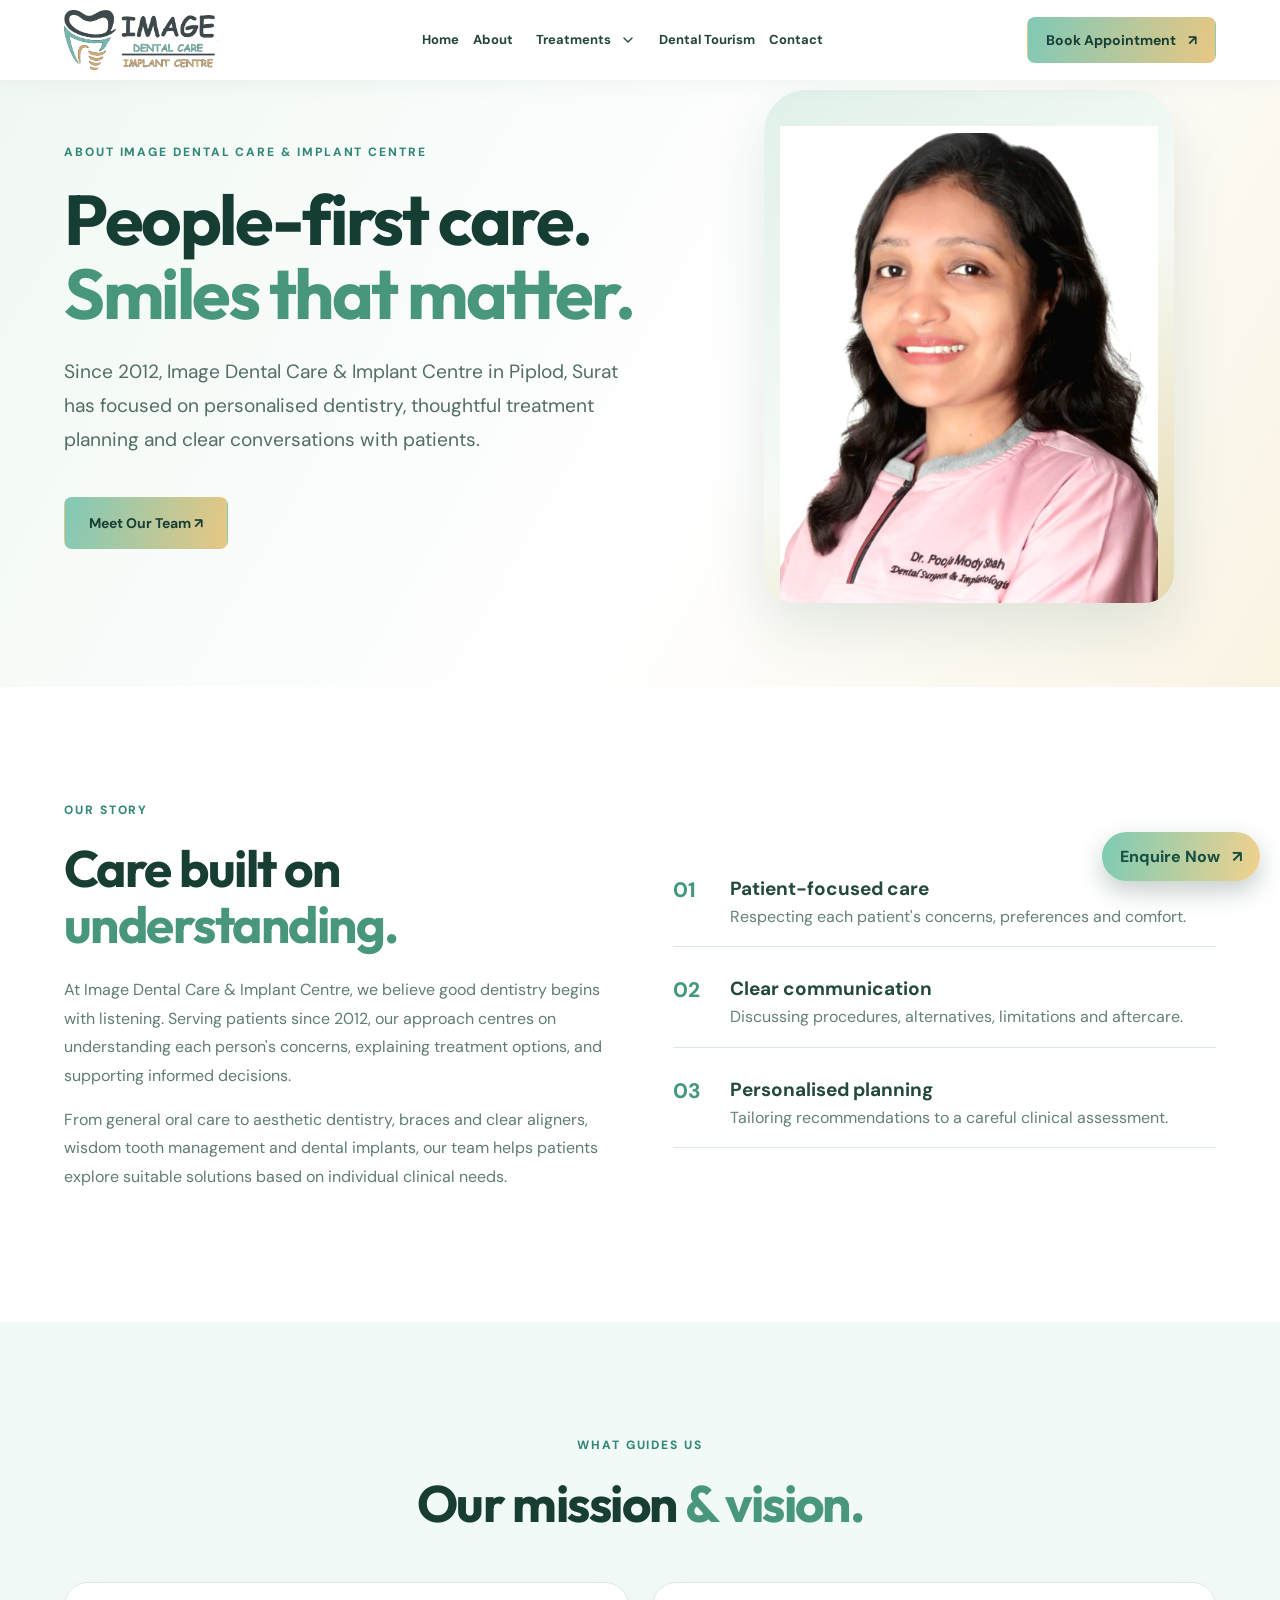
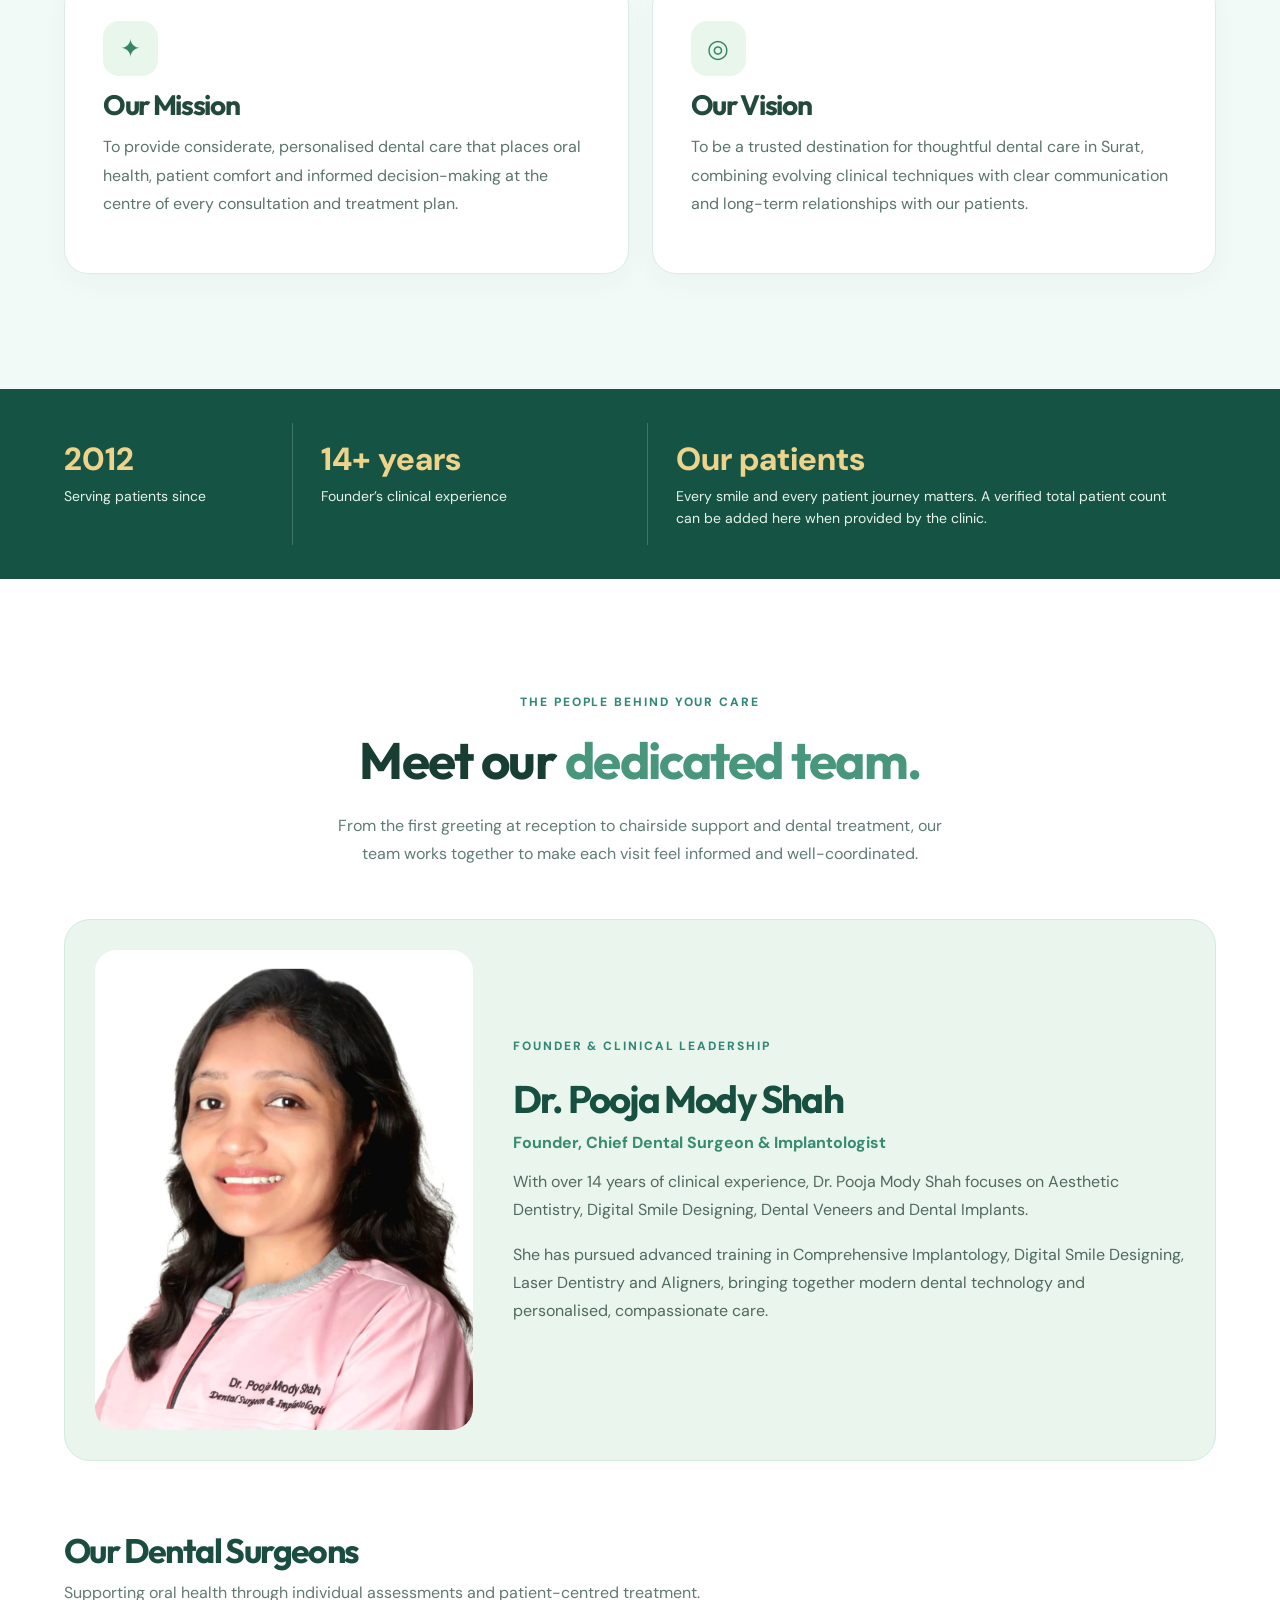
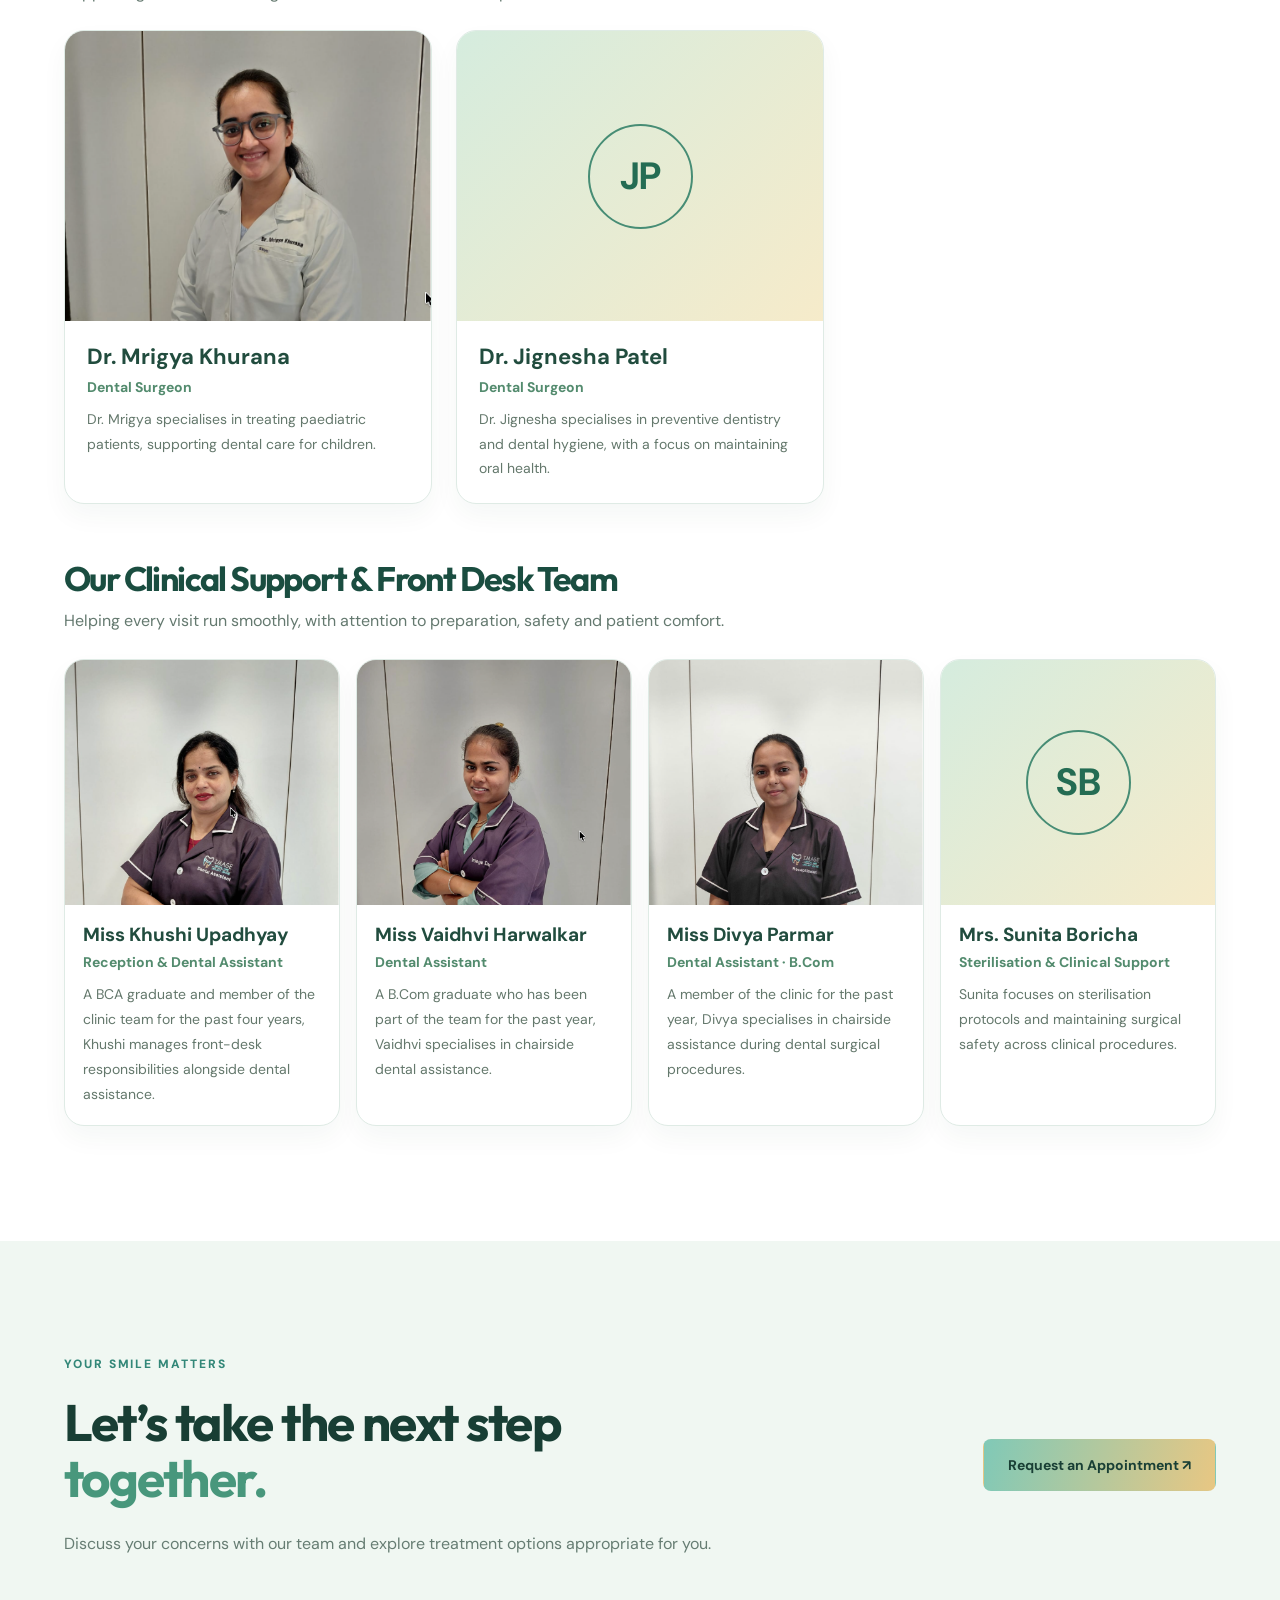
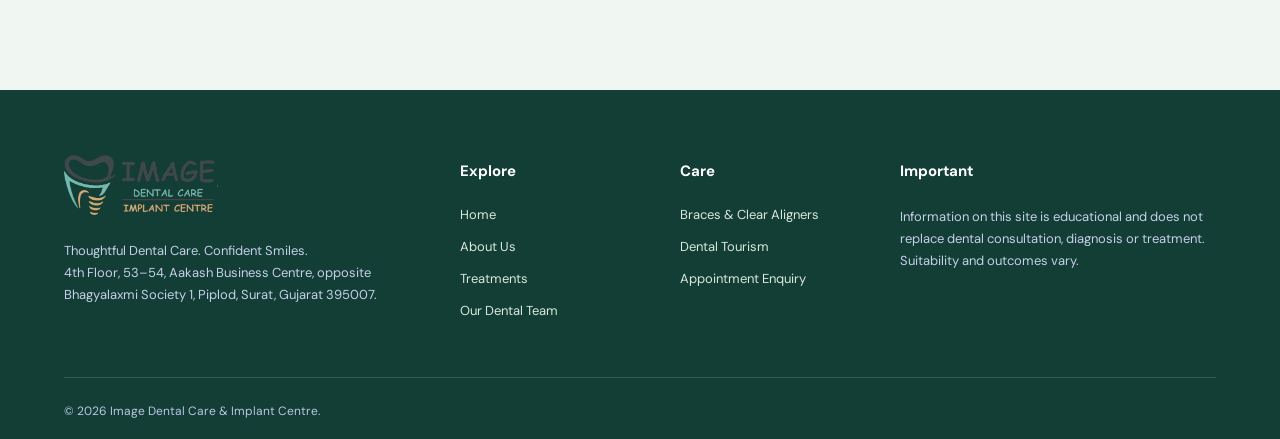
==== commit bca8606c: "Add files via upload" ====
--- a/about.html
+++ b/about.html
@@ -81,9 +81,6 @@
 </div>
 </div>
 </div>
-<a href="braces-clear-aligners.html">
-      Braces &amp; Aligners
-     </a>
 <a href="dental-tourism.html">
       Dental Tourism
      </a>
@@ -126,7 +123,7 @@
       </a>
 </div>
 <div class="about-intro-photo reveal">
-<img alt="Dr. Pooja Mody Shah, Founder of Image Dental Care &amp; Implant Centre" src="assets/images/dr-pooja-shah.png"/>
+<img alt="Dr. Pooja Mody Shah, Founder of Image Dental Care &amp; Implant Centre" src="assets/images/dr-pooja-portrait-crop.png"/>
 </div>
 </div>
 </section>
@@ -343,7 +340,7 @@
        Helping every visit run smoothly, with attention to preparation, safety and patient comfort.
       </p>
 </div>
-<div class="team-profile-grid">
+<div class="team-profile-grid support-four">
 <article class="team-profile reveal">
 <div class="team-photo"><img alt="Clinical support team member" loading="lazy" src="assets/images/team-photo-01.png"/></div>
 <div class="team-profile-body">
@@ -440,7 +437,7 @@
 <p>
       Thoughtful Dental Care. Confident Smiles.
       <br/>
-       Piplod, Surat, Gujarat, India.
+       4th Floor, 53–54, Aakash Business Centre, opposite Bhagyalaxmi Society 1, Piplod, Surat, Gujarat 395007.
       
      </p>
 </div>
@@ -507,7 +504,7 @@
      Start with a consultation.
     </h2>
 <p>
-     Enter your details to prepare an appointment enquiry to share with our clinic.
+     Enter your details to send an appointment enquiry on WhatsApp.
     </p>
 <form id="modalForm">
 <label>
@@ -549,7 +546,7 @@
       <input id="modalDate" name="date" required="" type="date"/>
 </label>
 <button class="button dark full" type="submit">
-      Copy Enquiry ↗
+      Continue to WhatsApp ↗
      </button>
 <p class="form-status" role="status">
 </p>
@@ -558,5 +555,6 @@
 </div>
 <script src="script.js">
 </script>
+<div class="lead-overlay" id="leadOverlay" hidden><div class="lead-backdrop" data-lead-close></div><div class="lead-dialog" role="dialog" aria-modal="true" aria-labelledby="leadTitle"><button class="lead-close" type="button" data-lead-close aria-label="Close enquiry form">×</button><div class="lead-aside"><img src="assets/images/logo-transparent.png" alt="Image Dental Care &amp; Implant Centre"/><span class="lead-kicker">YOUR SMILE IS OUR PRIORITY</span><h2>Personalised care begins with a conversation.</h2><p>Book a convenient time to speak with our team about your dental needs.</p><div class="lead-contact"><a href="tel:+919662165644">☎ +91 96621 65644</a><span>Piplod, Surat</span></div></div><div class="lead-form-wrap"><span class="kicker">LET'S CONNECT</span><h2 id="leadTitle">How can we help you smile?</h2><p>Complete the form and continue your enquiry on WhatsApp.</p><form id="leadForm"><label>Your name<input name="name" autocomplete="name" placeholder="Full name" required maxlength="100"/></label><label>Mobile number<input name="phone" inputmode="tel" autocomplete="tel" placeholder="Phone / WhatsApp number" required maxlength="20"/></label><label>Dental concern<select name="service" required><option value="">Select a treatment</option><option>General consultation</option><option>Root Canal Treatment</option><option>Cosmetic Dentistry &amp; Smile Design</option><option>Braces &amp; Clear Aligners</option><option>Wisdom Tooth Surgery</option><option>Dental Implants</option><option>Dental Tourism Enquiry</option></select></label><label class="lead-consent"><input type="checkbox" required/> I agree to share these details with the clinic to respond to my enquiry.</label><button class="lead-submit" type="submit">Continue on WhatsApp ↗</button><p class="lead-status" role="status"></p></form><p class="lead-call">Prefer calling? <a href="tel:+919662165644">+91 96621 65644</a></p></div></div></div><button class="lead-fab" type="button" id="leadFab" aria-label="Open enquiry form">Enquire Now <span>↗</span></button><script defer src="lead.js"></script>
 </body>
 </html>
--- a/styles.css
+++ b/styles.css
@@ -1324,3 +1324,43 @@
 
 /* About page content must be visible even if scripts are blocked. */
 .about-page .reveal { opacity: 1; transform: none; }
+
+/* NOV 2026: about image, staff row, service journeys, reviews/map and lead form */
+.about-intro-photo{width:min(100%,390px);aspect-ratio:3/4;align-self:center;display:flex;align-items:center;justify-content:center;}
+.about-intro-photo img{display:block;width:100%;height:100%;min-height:0;object-fit:contain;object-position:center center;}
+.team-profile-grid.support-four{grid-template-columns:repeat(4,minmax(0,1fr));gap:16px;}
+.support-four .team-photo{height:245px;}.support-four .team-profile-body{padding:18px;}.support-four .team-profile-body h4{font-size:19px;}
+@media(max-width:1080px){.team-profile-grid.support-four{grid-template-columns:repeat(2,minmax(0,1fr));}.support-four .team-photo{height:285px;}}
+@media(max-width:580px){.team-profile-grid.support-four{grid-template-columns:1fr;}.support-four .team-photo{height:360px;}.about-intro-photo{max-width:320px;}}
+.process-gallery{padding:72px 0;background:#f4f8f3;}.process-heading{max-width:740px;margin-bottom:30px;}.process-heading h2{font-size:clamp(30px,4vw,46px);color:#185344;margin:10px 0;}.process-heading p{color:#61786f;}.process-grid{display:grid;grid-template-columns:repeat(3,minmax(0,1fr));gap:22px;}.process-card{background:white;border:1px solid #dae9df;border-radius:20px;overflow:hidden;box-shadow:0 10px 24px #0c412110;}.process-card img{width:100%;aspect-ratio:4/3;object-fit:cover;}.process-card-body{padding:20px 22px 24px;}.process-card-body span{font-size:12px;font-weight:800;color:#438b73;letter-spacing:.1em;}.process-card-body h3{font-size:22px;color:#1f5042;margin:8px 0;}.process-card-body p{color:#60786d;margin:0;}
+@media(max-width:780px){.process-grid{grid-template-columns:1fr 1fr;}}@media(max-width:560px){.process-grid{grid-template-columns:1fr;}}
+.reviews-location{background:#fafbf9;}.reviews-map-grid{display:grid;grid-template-columns:0.8fr 1.2fr;gap:25px;align-items:stretch;}.reviews-panel,.map-panel{border:1px solid #d9e8df;border-radius:24px;background:white;overflow:hidden;}.reviews-panel{padding:32px;display:flex;flex-direction:column;align-items:flex-start;}.reviews-panel h3{font-size:27px;color:#1f5848;margin:10px 0;}.reviews-panel p{color:#667e74;}.review-icon{font-size:28px;color:#d4a64e;}.reviews-panel .button{margin-top:20px;}.reviews-panel .review-note{font-size:12px;margin-top:20px;}.map-panel iframe{width:100%;min-height:300px;display:block;border:0;}.map-caption{padding:18px 24px;}.map-caption strong{color:#164c40;}.map-caption p{font-size:14px;color:#607469;margin:5px 0;}.map-caption a{color:#287760;font-weight:700;}@media(max-width:780px){.reviews-map-grid{grid-template-columns:1fr;}}
+.lead-lock{overflow:hidden;}.lead-overlay[hidden]{display:none!important;}.lead-overlay{position:fixed;z-index:10000;inset:0;display:grid;place-items:center;padding:18px;}.lead-backdrop{position:absolute;inset:0;background:#0a2824b5;backdrop-filter:blur(6px);}.lead-dialog{position:relative;display:grid;grid-template-columns:0.85fr 1fr;width:min(840px,100%);max-height:min(92dvh,850px);overflow:auto;border-radius:23px;background:#fff;box-shadow:0 25px 100px #0004;}.lead-close{position:absolute;z-index:2;top:12px;right:14px;background:#eff6f1;border:0;border-radius:100%;width:40px;height:40px;font-size:25px;color:#185241;cursor:pointer;}.lead-aside{background:linear-gradient(155deg,#155344,#287d68);color:white;padding:42px 28px;display:flex;flex-direction:column;justify-content:center;}.lead-aside>img{width:205px;max-width:85%;margin-bottom:36px;background:#fff;border-radius:10px;padding:8px;}.lead-kicker{color:#efd08c;font-weight:800;letter-spacing:.13em;font-size:12px;}.lead-aside h2{color:white;font-size:clamp(25px,3vw,37px);line-height:1.18;margin:14px 0;}.lead-aside p{color:#d8ede5;}.lead-contact{display:grid;gap:8px;margin-top:26px;font-weight:700;}.lead-contact a{color:#ffe1a5;}.lead-form-wrap{padding:44px 36px 30px;}.lead-form-wrap h2{font-size:30px;color:#185444;line-height:1.14;margin:12px 0 10px;}.lead-form-wrap>p{font-size:14px;color:#687970;}.lead-form-wrap form{display:grid;gap:13px;margin-top:22px;}.lead-form-wrap label{display:grid;gap:5px;color:#335248;font-size:13px;font-weight:700;}.lead-form-wrap input,.lead-form-wrap select{width:100%;min-width:0;min-height:45px;border:1px solid #cdded4;border-radius:10px;padding:10px 13px;background:white;color:#234d40;font:inherit;}.lead-form-wrap .lead-consent{display:flex;align-items:flex-start;gap:9px;font-size:12px;font-weight:500;}.lead-consent input{min-height:0;width:17px;min-width:17px;height:17px;margin-top:2px;}.lead-submit{border:0;border-radius:10px;background:linear-gradient(110deg,#7dc7b2,#eed088);color:#173f35;padding:13px 18px;font-weight:800;cursor:pointer;}.lead-call{margin-top:16px;color:#60776b;}.lead-call a{font-weight:800;color:#25765d;}.lead-status{margin:0;color:#215b46;font-size:12px;}.lead-fab{position:fixed;right:20px;bottom:19px;z-index:700;border:0;border-radius:100px;background:linear-gradient(100deg,#7dcbb5,#f1d18d);color:#174f42;padding:14px 18px;font-weight:800;box-shadow:0 10px 24px #183f2e40;cursor:pointer;}.lead-fab span{margin-left:8px;}@media(max-width:680px){.lead-dialog{grid-template-columns:1fr;max-height:94dvh;}.lead-aside{padding:20px 24px;}.lead-aside>img{width:140px;margin-bottom:12px;}.lead-aside h2{font-size:22px;margin:8px 0;}.lead-aside p,.lead-contact{display:none;}.lead-form-wrap{padding:26px 22px;}.lead-form-wrap h2{font-size:25px;}.lead-fab{right:12px;bottom:12px;}}
+
+/* ===== Founder portrait refinement (About page only) ===== */
+.about-intro-photo {
+  position: relative; width: min(100%, 410px); max-width: 100%;
+  aspect-ratio: 4 / 5; min-height: 0; padding: 16px 16px 0;
+  overflow: hidden; align-self: center; justify-self: center;
+  display: flex; align-items: flex-end; justify-content: center;
+  border-radius: 42px 42px 30px 30px;
+  background: linear-gradient(145deg, #e0f1e9 0%, #f6faf6 52%, #e7d9ad 100%);
+  box-shadow: 0 24px 56px rgba(27, 82, 64, .12);
+  isolation: isolate;
+}
+.about-intro-photo::before {
+  content: ''; position: absolute; z-index: -1; width: 85%; aspect-ratio: 1;
+  border-radius: 50%; background: rgba(134,203,176,.28);
+  bottom: -24%; left: 8%;
+}
+.about-intro-photo img {
+  width: 100%; height: 100%; max-height: none; min-height: 0;
+  object-fit: contain; object-position: center bottom;
+  filter: saturate(.98) contrast(1.015);
+}
+@media (max-width: 680px) {
+  .about-intro-photo { width: min(100%, 345px); aspect-ratio: 4/5; padding: 12px 12px 0; }
+  .about-intro-photo img { height: 100%; object-fit: contain; object-position: center bottom; }
+}
+/* Visible, unobtrusive WhatsApp confirmation */
+.form-status.whatsapp-ready { color: #147559; font-weight: 700; line-height: 1.5; }
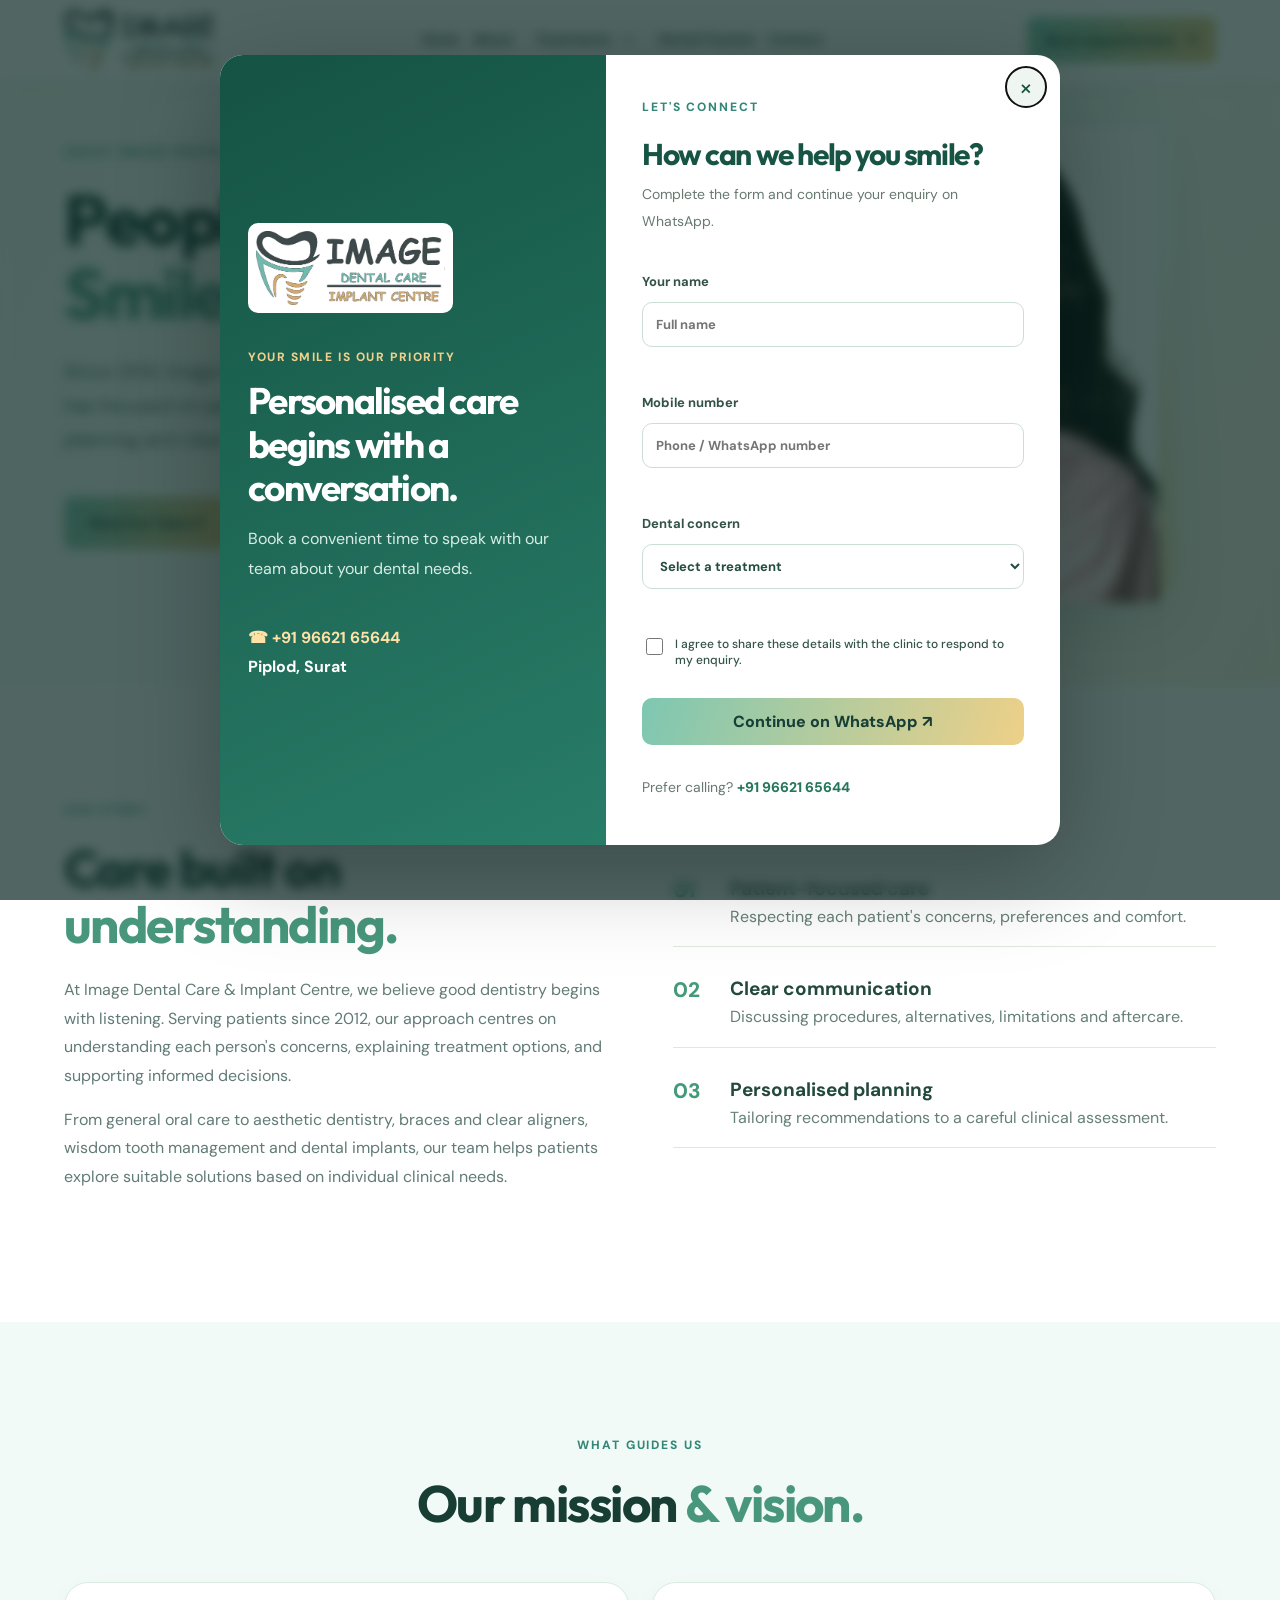
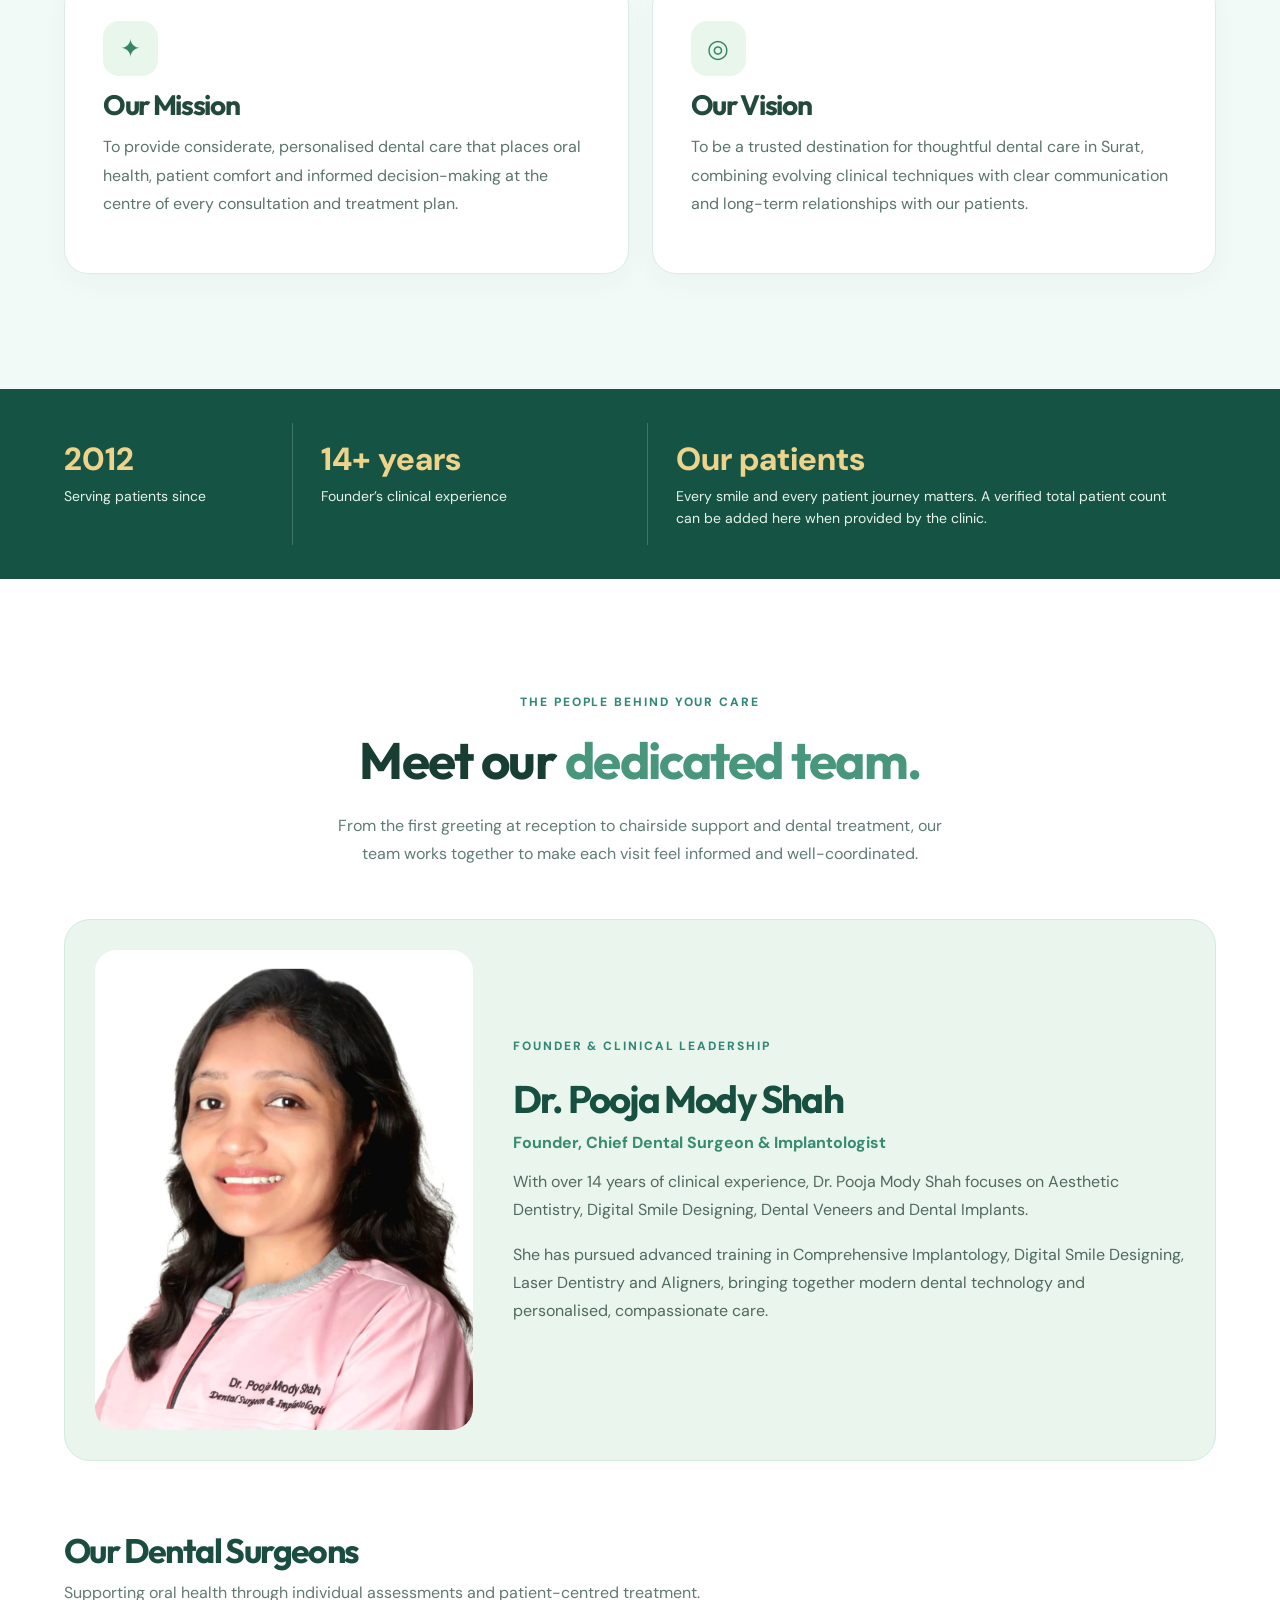
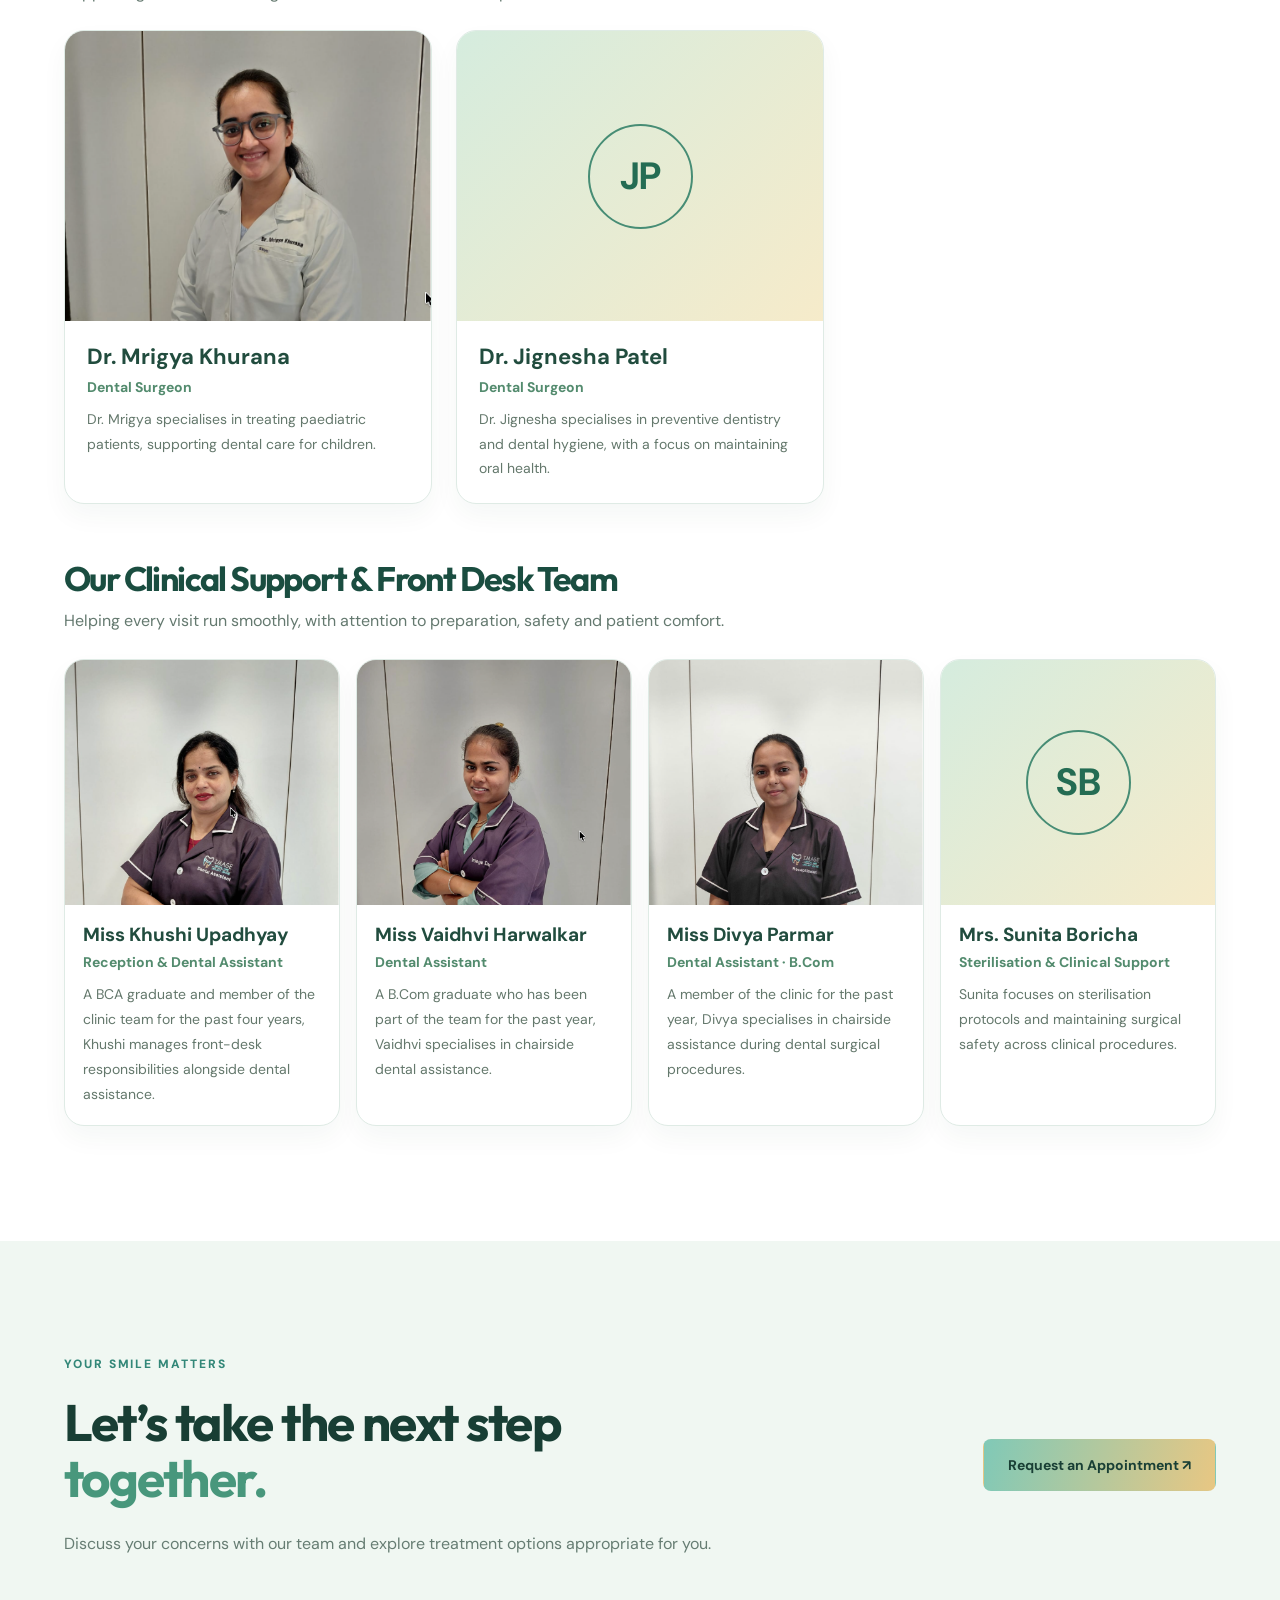
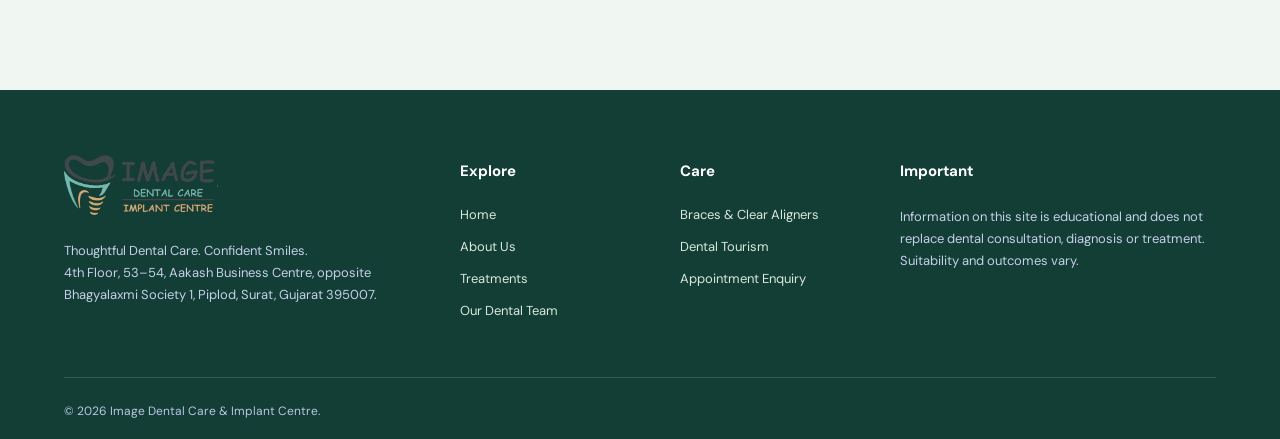
==== commit 1b0fac4a: "Add files via upload" ====
--- a/about.html
+++ b/about.html
@@ -555,6 +555,6 @@
 </div>
 <script src="script.js">
 </script>
-<div class="lead-overlay" id="leadOverlay" hidden><div class="lead-backdrop" data-lead-close></div><div class="lead-dialog" role="dialog" aria-modal="true" aria-labelledby="leadTitle"><button class="lead-close" type="button" data-lead-close aria-label="Close enquiry form">×</button><div class="lead-aside"><img src="assets/images/logo-transparent.png" alt="Image Dental Care &amp; Implant Centre"/><span class="lead-kicker">YOUR SMILE IS OUR PRIORITY</span><h2>Personalised care begins with a conversation.</h2><p>Book a convenient time to speak with our team about your dental needs.</p><div class="lead-contact"><a href="tel:+919662165644">☎ +91 96621 65644</a><span>Piplod, Surat</span></div></div><div class="lead-form-wrap"><span class="kicker">LET'S CONNECT</span><h2 id="leadTitle">How can we help you smile?</h2><p>Complete the form and continue your enquiry on WhatsApp.</p><form id="leadForm"><label>Your name<input name="name" autocomplete="name" placeholder="Full name" required maxlength="100"/></label><label>Mobile number<input name="phone" inputmode="tel" autocomplete="tel" placeholder="Phone / WhatsApp number" required maxlength="20"/></label><label>Dental concern<select name="service" required><option value="">Select a treatment</option><option>General consultation</option><option>Root Canal Treatment</option><option>Cosmetic Dentistry &amp; Smile Design</option><option>Braces &amp; Clear Aligners</option><option>Wisdom Tooth Surgery</option><option>Dental Implants</option><option>Dental Tourism Enquiry</option></select></label><label class="lead-consent"><input type="checkbox" required/> I agree to share these details with the clinic to respond to my enquiry.</label><button class="lead-submit" type="submit">Continue on WhatsApp ↗</button><p class="lead-status" role="status"></p></form><p class="lead-call">Prefer calling? <a href="tel:+919662165644">+91 96621 65644</a></p></div></div></div><button class="lead-fab" type="button" id="leadFab" aria-label="Open enquiry form">Enquire Now <span>↗</span></button><script defer src="lead.js"></script>
+<div class="lead-overlay" id="leadOverlay" hidden><div class="lead-backdrop" data-lead-close></div><div class="lead-dialog" role="dialog" aria-modal="true" aria-labelledby="leadTitle"><button class="lead-close" type="button" data-lead-close aria-label="Close enquiry form">×</button><div class="lead-aside"><img src="assets/images/logo-transparent.png" alt="Image Dental Care &amp; Implant Centre"/><span class="lead-kicker">YOUR SMILE IS OUR PRIORITY</span><h2>Personalised care begins with a conversation.</h2><p>Book a convenient time to speak with our team about your dental needs.</p><div class="lead-contact"><a href="tel:+919662165644">☎ +91 96621 65644</a><span>Piplod, Surat</span></div></div><div class="lead-form-wrap"><span class="kicker">LET'S CONNECT</span><h2 id="leadTitle">How can we help you smile?</h2><p>Complete the form and continue your enquiry on WhatsApp.</p><form id="leadForm"><label>Your name<input name="name" autocomplete="name" placeholder="Full name" required maxlength="100"/></label><label>Mobile number<input name="phone" inputmode="tel" autocomplete="tel" placeholder="Phone / WhatsApp number" required maxlength="20"/></label><label>Dental concern<select name="service" required><option value="">Select a treatment</option><option>General consultation</option><option>Root Canal Treatment</option><option>Cosmetic Dentistry &amp; Smile Design</option><option>Braces &amp; Clear Aligners</option><option>Wisdom Tooth Surgery</option><option>Dental Implants</option><option>Dental Tourism Enquiry</option></select></label><label class="lead-consent"><input type="checkbox" required/> I agree to share these details with the clinic to respond to my enquiry.</label><button class="lead-submit" type="submit">Continue on WhatsApp ↗</button><p class="lead-status" role="status"></p></form><p class="lead-call">Prefer calling? <a href="tel:+919662165644">+91 96621 65644</a></p></div></div></div><script defer src="lead.js"></script>
 </body>
 </html>
--- a/styles.css
+++ b/styles.css
@@ -1364,3 +1364,41 @@
 }
 /* Visible, unobtrusive WhatsApp confirmation */
 .form-status.whatsapp-ready { color: #147559; font-weight: 700; line-height: 1.5; }
+
+
+/* =====================================================
+   ENQUIRY POPUP — SMOOTH OPEN / CLOSE TRANSITIONS
+   The popup is initially hidden by its [hidden] attribute.
+   When shown, .is-visible fades in the overlay and lifts the dialog.
+===================================================== */
+.lead-overlay:not([hidden]) {
+  opacity: 0;
+  visibility: hidden;
+  pointer-events: none;
+  transition: opacity 320ms ease, visibility 320ms ease;
+}
+
+.lead-overlay.is-visible:not([hidden]) {
+  opacity: 1;
+  visibility: visible;
+  pointer-events: auto;
+}
+
+.lead-overlay .lead-dialog {
+  opacity: 0;
+  transform: translateY(18px) scale(0.97);
+  transition: transform 320ms cubic-bezier(.2,.8,.2,1), opacity 320ms ease;
+  will-change: transform, opacity;
+}
+
+.lead-overlay.is-visible .lead-dialog {
+  opacity: 1;
+  transform: translateY(0) scale(1);
+}
+
+@media (prefers-reduced-motion: reduce) {
+  .lead-overlay:not([hidden]),
+  .lead-overlay .lead-dialog {
+    transition-duration: 0ms;
+  }
+}
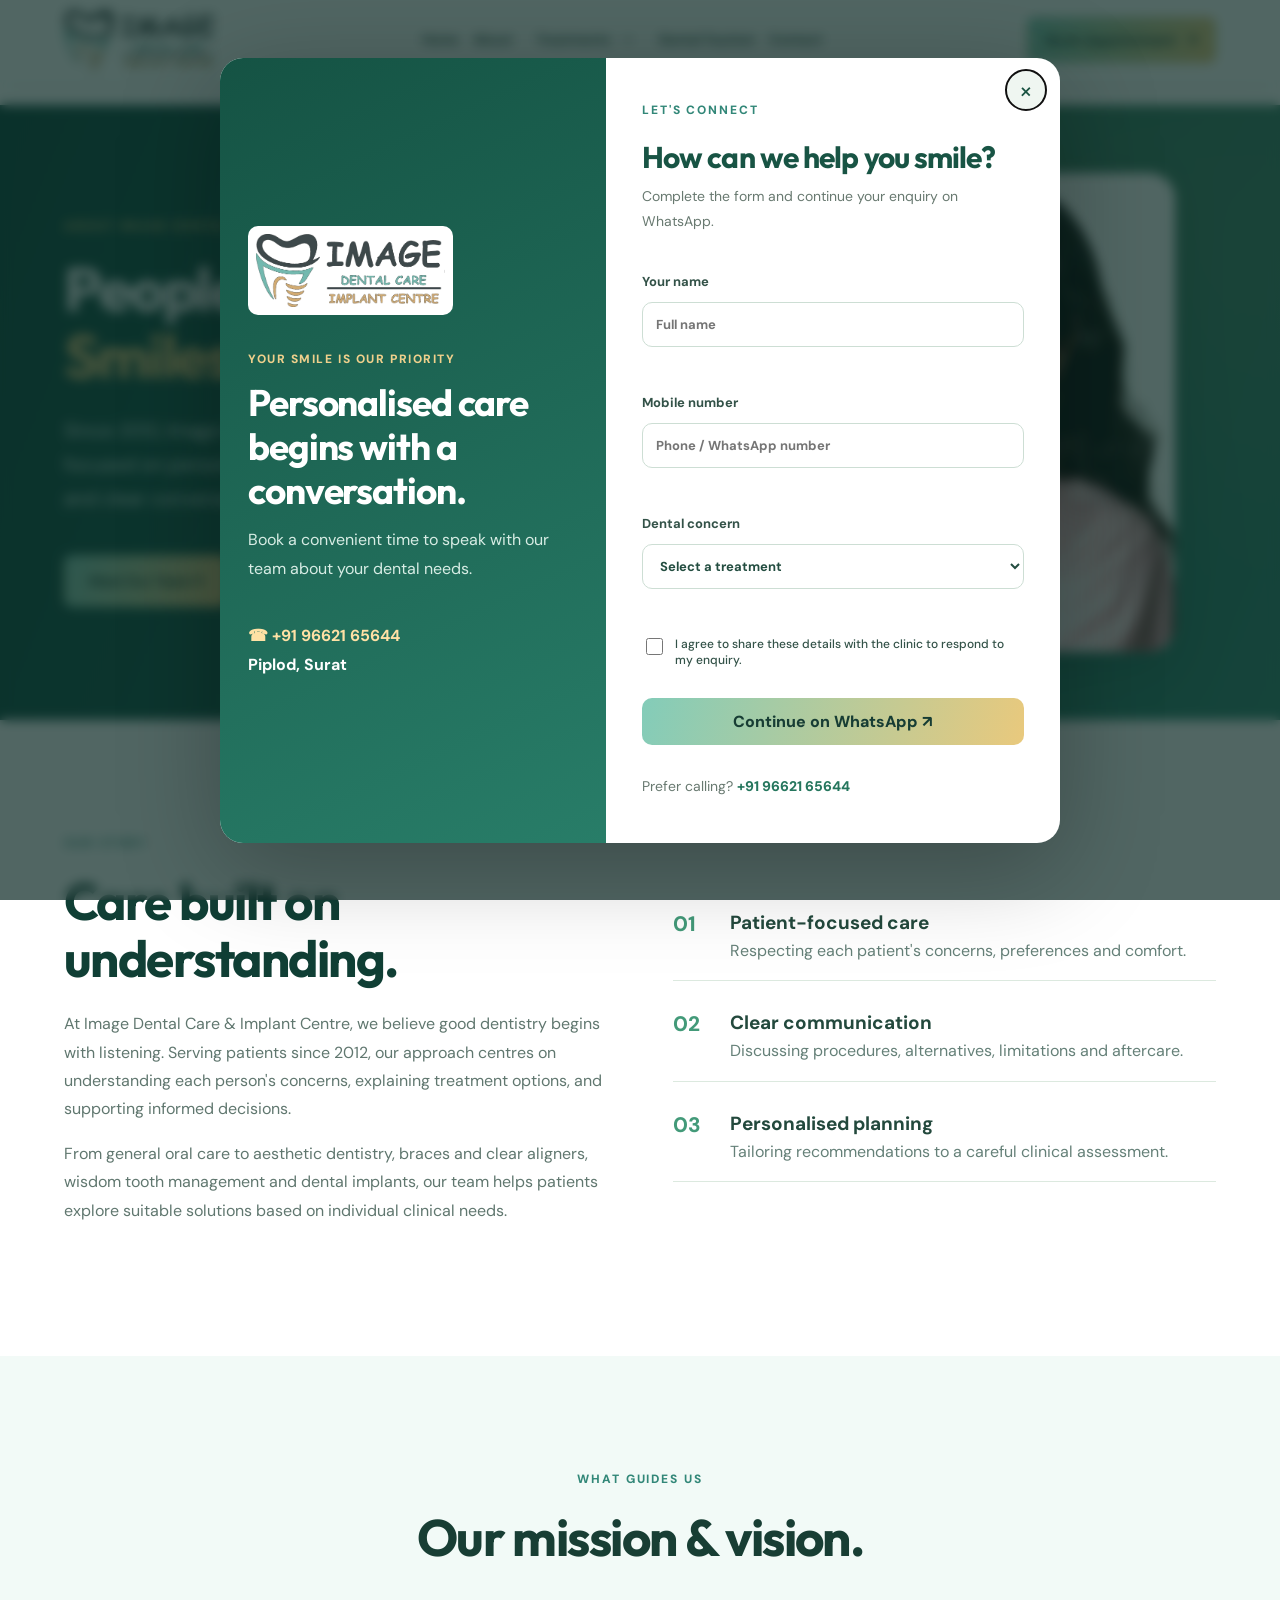
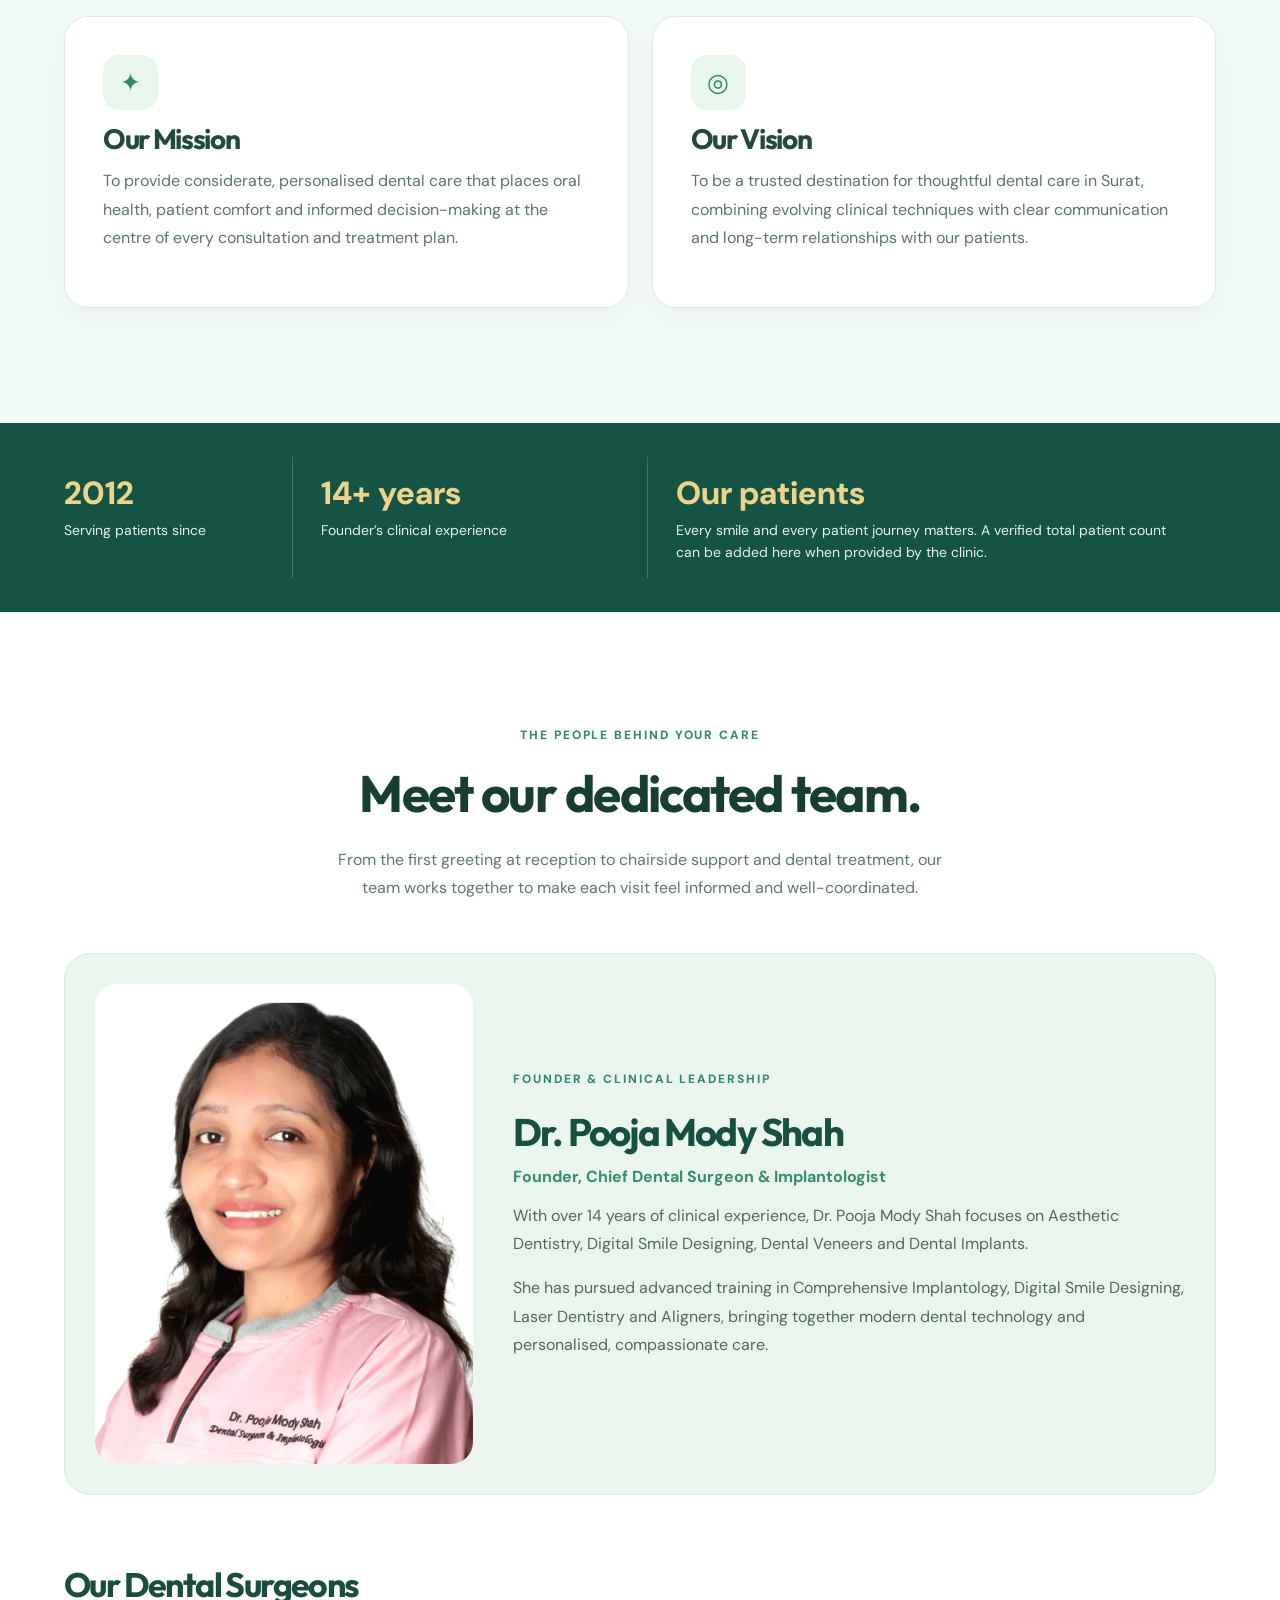
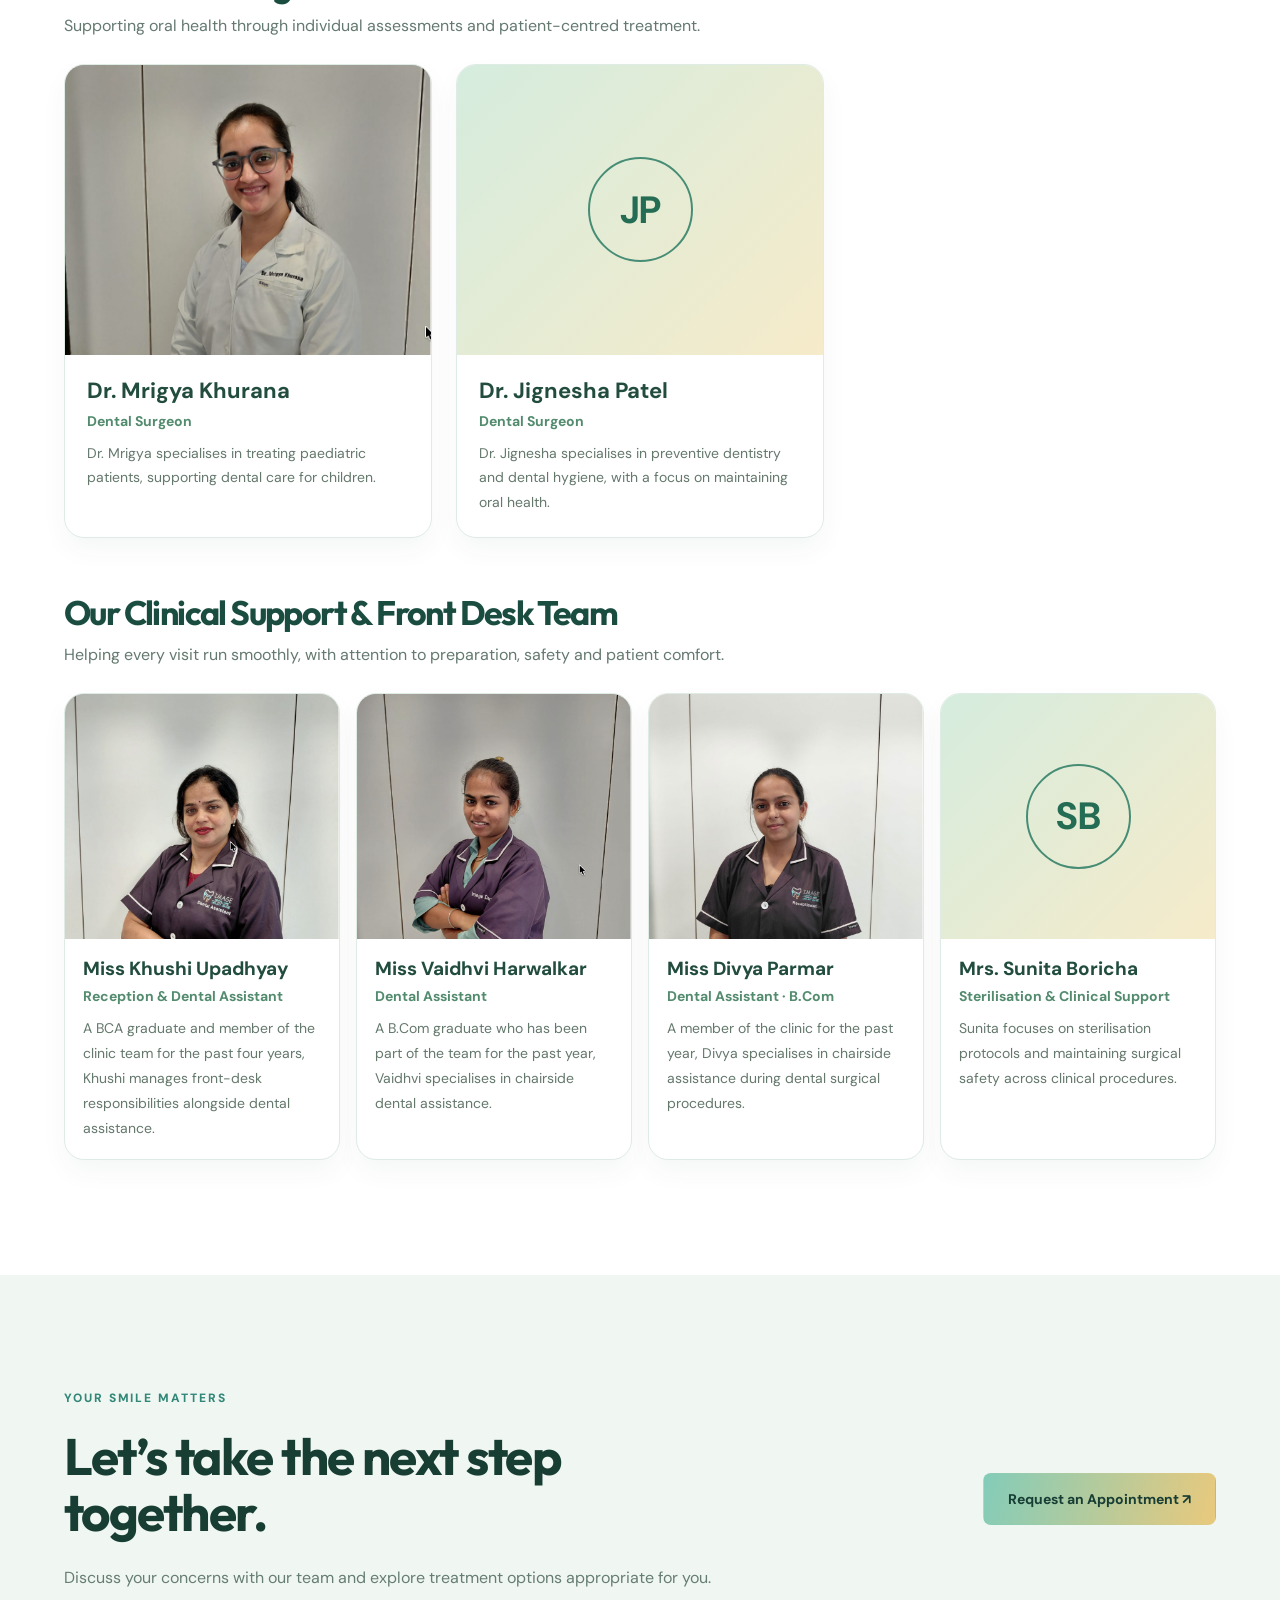
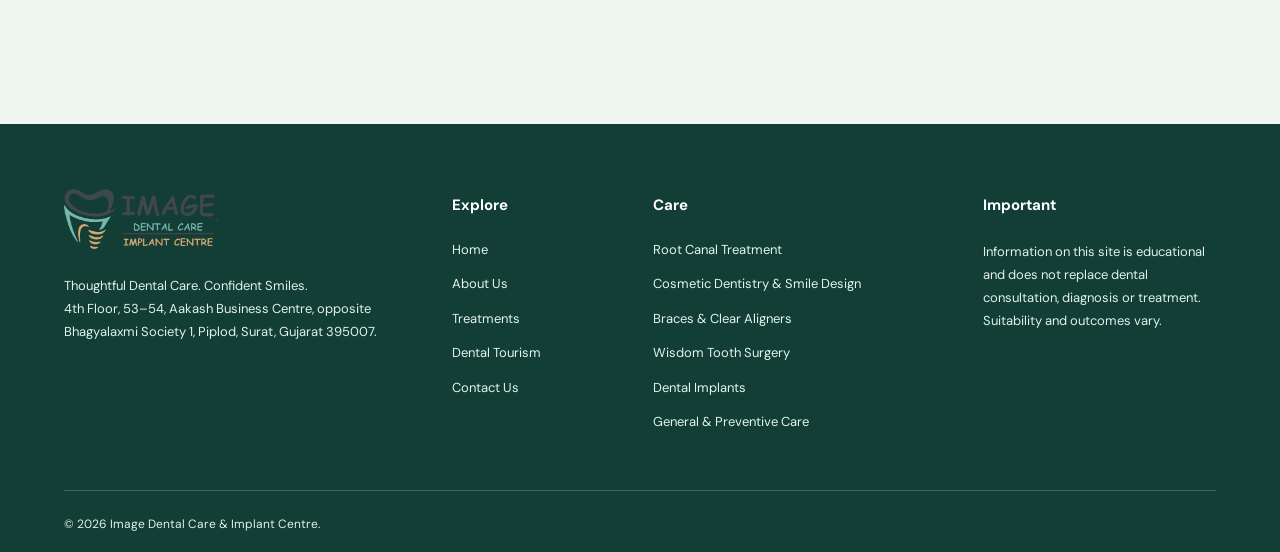
==== commit 52ef59b6: "Add files via upload" ====
--- a/about.html
+++ b/about.html
@@ -12,7 +12,7 @@
 <link href="https://fonts.googleapis.com" rel="preconnect"/>
 <link crossorigin="" href="https://fonts.gstatic.com" rel="preconnect"/>
 <link href="https://fonts.googleapis.com/css2?family=DM+Sans:wght@400;500;600;700&amp;family=Outfit:wght@400;500;600;700;800&amp;display=swap" rel="stylesheet"/>
-<link href="styles.css" rel="stylesheet"/>
+<link href="styles.css?v=portrait-frame-clean-20261103" rel="stylesheet"/>
 </head>
 <body class="inner-page about-inner">
 <header class="header" id="top">
@@ -84,7 +84,7 @@
 <a href="dental-tourism.html">
       Dental Tourism
      </a>
-<a href="index.html#contact">
+<a href="contact.html">
       Contact
      </a>
 </nav>
@@ -402,8 +402,6 @@
 </div>
 </article>
 </div>
-
-
 </div>
 </section>
 <section class="section about-last-cta">
@@ -422,7 +420,7 @@
        Discuss your concerns with our team and explore treatment options appropriate for you.
       </p>
 </div>
-<a class="button primary" href="index.html#contact">
+<a class="button primary" href="contact.html">
       Request an Appointment ↗
      </a>
 </div>
@@ -441,37 +439,8 @@
       
      </p>
 </div>
-<div>
-<h4>
-      Explore
-     </h4>
-<a href="index.html#home">
-      Home
-     </a>
-<a href="about.html">
-      About Us
-     </a>
-<a href="index.html#treatments">
-      Treatments
-     </a>
-<a href="about.html#team">
-      Our Dental Team
-     </a>
-</div>
-<div>
-<h4>
-      Care
-     </h4>
-<a href="braces-clear-aligners.html">
-      Braces &amp; Clear Aligners
-     </a>
-<a href="dental-tourism.html">
-      Dental Tourism
-     </a>
-<a href="index.html#contact">
-      Appointment Enquiry
-     </a>
-</div>
+<div><h4>Explore</h4><a href="index.html">Home</a><a href="about.html">About Us</a><a href="index.html#treatments">Treatments</a><a href="dental-tourism.html">Dental Tourism</a><a href="contact.html">Contact Us</a></div>
+<div><h4>Care</h4><a href="root-canal-treatment.html">Root Canal Treatment</a><a href="cosmetic-dentistry.html">Cosmetic Dentistry &amp; Smile Design</a><a href="braces-clear-aligners.html">Braces &amp; Clear Aligners</a><a href="wisdom-tooth-surgery.html">Wisdom Tooth Surgery</a><a href="dental-implants.html">Dental Implants</a><a href="general-dentistry.html">General &amp; Preventive Care</a></div>
 <div>
 <h4>
       Important
@@ -555,6 +524,6 @@
 </div>
 <script src="script.js">
 </script>
-<div class="lead-overlay" id="leadOverlay" hidden><div class="lead-backdrop" data-lead-close></div><div class="lead-dialog" role="dialog" aria-modal="true" aria-labelledby="leadTitle"><button class="lead-close" type="button" data-lead-close aria-label="Close enquiry form">×</button><div class="lead-aside"><img src="assets/images/logo-transparent.png" alt="Image Dental Care &amp; Implant Centre"/><span class="lead-kicker">YOUR SMILE IS OUR PRIORITY</span><h2>Personalised care begins with a conversation.</h2><p>Book a convenient time to speak with our team about your dental needs.</p><div class="lead-contact"><a href="tel:+919662165644">☎ +91 96621 65644</a><span>Piplod, Surat</span></div></div><div class="lead-form-wrap"><span class="kicker">LET'S CONNECT</span><h2 id="leadTitle">How can we help you smile?</h2><p>Complete the form and continue your enquiry on WhatsApp.</p><form id="leadForm"><label>Your name<input name="name" autocomplete="name" placeholder="Full name" required maxlength="100"/></label><label>Mobile number<input name="phone" inputmode="tel" autocomplete="tel" placeholder="Phone / WhatsApp number" required maxlength="20"/></label><label>Dental concern<select name="service" required><option value="">Select a treatment</option><option>General consultation</option><option>Root Canal Treatment</option><option>Cosmetic Dentistry &amp; Smile Design</option><option>Braces &amp; Clear Aligners</option><option>Wisdom Tooth Surgery</option><option>Dental Implants</option><option>Dental Tourism Enquiry</option></select></label><label class="lead-consent"><input type="checkbox" required/> I agree to share these details with the clinic to respond to my enquiry.</label><button class="lead-submit" type="submit">Continue on WhatsApp ↗</button><p class="lead-status" role="status"></p></form><p class="lead-call">Prefer calling? <a href="tel:+919662165644">+91 96621 65644</a></p></div></div></div><script defer src="lead.js"></script>
+<div class="lead-overlay" hidden="" id="leadOverlay"><div class="lead-backdrop" data-lead-close=""></div><div aria-labelledby="leadTitle" aria-modal="true" class="lead-dialog" role="dialog"><button aria-label="Close enquiry form" class="lead-close" data-lead-close="" type="button">×</button><div class="lead-aside"><img alt="Image Dental Care &amp; Implant Centre" src="assets/images/logo-transparent.png"/><span class="lead-kicker">YOUR SMILE IS OUR PRIORITY</span><h2>Personalised care begins with a conversation.</h2><p>Book a convenient time to speak with our team about your dental needs.</p><div class="lead-contact"><a href="tel:+919662165644">☎ +91 96621 65644</a><span>Piplod, Surat</span></div></div><div class="lead-form-wrap"><span class="kicker">LET'S CONNECT</span><h2 id="leadTitle">How can we help you smile?</h2><p>Complete the form and continue your enquiry on WhatsApp.</p><form id="leadForm"><label>Your name<input autocomplete="name" maxlength="100" name="name" placeholder="Full name" required=""/></label><label>Mobile number<input autocomplete="tel" inputmode="tel" maxlength="20" name="phone" placeholder="Phone / WhatsApp number" required=""/></label><label>Dental concern<select name="service" required=""><option value="">Select a treatment</option><option>General consultation</option><option>Root Canal Treatment</option><option>Cosmetic Dentistry &amp; Smile Design</option><option>Braces &amp; Clear Aligners</option><option>Wisdom Tooth Surgery</option><option>Dental Implants</option><option>Dental Tourism Enquiry</option></select></label><label class="lead-consent"><input required="" type="checkbox"/> I agree to share these details with the clinic to respond to my enquiry.</label><button class="lead-submit" type="submit">Continue on WhatsApp ↗</button><p class="lead-status" role="status"></p></form><p class="lead-call">Prefer calling? <a href="tel:+919662165644">+91 96621 65644</a></p></div></div></div><script defer="" src="lead.js"></script>
 </body>
 </html>
--- a/styles.css
+++ b/styles.css
@@ -261,8 +261,8 @@
     letter-spacing:.15em
 }
 .infobar {
-    background:#18594e;
-    color:white
+    background:#8BCDBB;
+    color:#154d42
 }
 .info-grid {
     display:grid;
@@ -275,23 +275,26 @@
     gap:22px;
     align-items:center;
     padding:28px 42px;
-    border-right:1px solid #ffffff35
+    border-right:1px solid #154d4226
 }
 .info-grid>div:last-child {
     border:0
 }
 .info-ico {
     font-size:35px;
-    color:#5d8de4
+    color:#d8b56a
 }
 .info-grid strong {
     display:block;
     font-size:18px;
     margin-bottom:9px
 }
+.info-grid strong,.info-grid a {
+    color:#154d42
+}
 .info-grid small {
     font-size:13px;
-    color:#bcc7e6;
+    color:#2b6056;
     line-height:1.6;
     display:block
 }
@@ -403,7 +406,7 @@
     font-size:11px;
     letter-spacing:.13em;
     font-weight:800;
-    color:#6085ca
+    color:#438c78
 }
 .card-body h3 {
     font-size:25px;
@@ -416,7 +419,7 @@
 .card-body a {
     font-size:13px;
     font-weight:800;
-    color:#315eb4
+    color:#287a68
 }
 .intro-align {
     margin-bottom:95px
@@ -468,7 +471,7 @@
 }
 .fine {
     font-size:12px!important;
-    color:#697a92
+    color:#62796f
 }
 .comparison {
     padding:47px 8%;
@@ -492,11 +495,11 @@
     gap:13px
 }
 .step {
-    border-top:3px solid #5e87d7;
+    border-top:3px solid #85c6ae;
     padding:20px 12px
 }
 .step b {
-    color:#5378c7;
+    color:#378d76;
     font-size:12px
 }
 .step h3 {
@@ -555,7 +558,7 @@
     font-size:35px
 }
 .smile-cta p {
-    color:#e0e7fb
+    color:#e6f1e9
 }
 .smile-cta button {
     margin:5px
@@ -597,7 +600,7 @@
     padding:25px
 }
 .tour-grid b {
-    color:#5381ce
+    color:#3e8a73
 }
 .tour-grid h3 {
     font-size:22px;
@@ -684,7 +687,7 @@
 }
 .footgrid p {
     font-size:13px;
-    color:#c6cfe8;
+    color:#cfdfd6;
     line-height:1.7;
     margin-top:25px
 }
@@ -700,7 +703,7 @@
     justify-content:space-between;
     gap:15px;
     font-size:12px;
-    color:#bcc6e5
+    color:#d4e3d9
 }
 .modal {
     position:fixed;
@@ -1023,10 +1026,10 @@
 .navlinks a { color:#293e3b; }
 .menu { color:#293e3b; }
 .primary {
-  background: linear-gradient(105deg, #7bc4b7, #e7c58b);
+  background: #8BCDBB;
   color: #243d38;
 }
-.primary:hover { background:linear-gradient(105deg,#60b7a8,#dfb472); }
+.primary:hover { background: #77BEAA; }
 .dark { background:#237b71; color:white; }
 .hero { background:#22786e; }
 .hero-overlay {
@@ -1108,7 +1111,7 @@
 .slider-controls { flex-shrink:0; }
 .infobar { background:#217a6e !important; }
 .info-ico { color:#f1d08b; }
-.primary { background:linear-gradient(105deg,#80c9b7,#e8c783);color:#193f35; }
+.primary { background:#8BCDBB;color:#173D34; }
 .dark { background:#26796d; }
 .ghost-dark { color:#26796d;border-color:#91c8bc; }
 .kicker { color:#328778; }
@@ -1124,11 +1127,16 @@
 .doctor-section { background:#f2faf7; }
 /* Service inner pages */
 .service-page { padding-top:112px; }
-.service-banner { background:linear-gradient(115deg,#125b52,#2c8a77);padding:88px 0 78px;color:white; }
+.service-banner { background:linear-gradient(115deg,#125b52,#2c8a77);padding:88px 0 78px;color:white;overflow:hidden; }
 .service-banner .kicker { color:#f1d38e; }
-.service-banner h1 { font-size:clamp(38px,5vw,65px);max-width:900px;line-height:1.12; }
+.service-banner-grid{display:grid;grid-template-columns:minmax(0,1.1fr) minmax(300px,.72fr);gap:48px;align-items:center;}
+.service-banner-content h1 { font-size:clamp(38px,5vw,65px);max-width:900px;line-height:1.12;margin:12px 0 18px; }
 .service-banner p { max-width:850px;color:#ebf6f1;font-size:18px; }
 .service-banner .button {margin-top:18px;}
+.service-banner-media{justify-self:end;width:min(100%,460px);}
+.service-banner-card{position:relative;overflow:hidden;border-radius:28px;min-height:420px;border:1px solid rgba(255,255,255,.22);box-shadow:0 26px 60px rgba(7,41,34,.24);background:rgba(255,255,255,.08);}
+.service-banner-card::after{content:"";position:absolute;inset:0;background:linear-gradient(160deg,rgba(10,63,52,.10),rgba(57,145,125,.28));pointer-events:none;}
+.service-banner-card img{width:100%;height:100%;min-height:420px;object-fit:cover;display:block;}
 .service-content { padding:70px 0 100px; }
 .service-layout {display:grid;grid-template-columns:minmax(0,1fr) minmax(245px,.34fr);gap:55px;align-items:start;}
 .service-article {min-width:0;}
@@ -1173,6 +1181,9 @@
   .hero-bottom {align-items:flex-start;gap:12px;flex-wrap:wrap;}
   .slider-controls {margin-left:auto;}
   .service-banner {padding:64px 0 55px;}
+  .service-banner-grid{grid-template-columns:1fr;gap:28px;}
+  .service-banner-media{justify-self:start;max-width:100%;}
+  .service-banner-card, .service-banner-card img{min-height:300px;}
   .service-content {padding:52px 0 70px;}
 }
 @media(prefers-reduced-motion:reduce) { .slide {transition:none!important;} .reveal {transform:none!important;transition:none!important;opacity:1!important;} }
@@ -1265,18 +1276,18 @@
 
 
 /* === ABOUT PAGE: responsive sections and team profiles === */
-.about-page {overflow:clip;color:#23493d;}
+.about-inner {overflow:clip;color:#23493d;}
 .about-intro {padding:90px 0 84px;background:linear-gradient(120deg,#f0f8f3 0%,#ffffff 58%,#f9f3e3 100%);}
 .about-intro-layout {display:grid;grid-template-columns:1.08fr .92fr;align-items:center;gap:clamp(32px,6vw,100px);}
 .about-intro h1 {font-size:clamp(42px,5.5vw,76px);line-height:1.06;letter-spacing:-.035em;margin:14px 0 24px;color:#153d34;}
-.about-intro h1 em,.about-page h2 em {color:#48977c;font-style:normal;}
+.about-intro h1 em,.about-inner h2 em {color:#48977c;font-style:normal;}
 .about-intro p {font-size:clamp(16px,1.5vw,20px);max-width:590px;line-height:1.75;color:#536d64;}
 .about-intro .button {margin-top:20px;}
 .about-intro-photo {border-radius:28px;overflow:hidden;background:#e6f2eb;max-width:440px;justify-self:center;box-shadow:0 20px 70px #0b3a2619;}
 .about-intro-photo img {width:100%;height:480px;object-fit:cover;object-position:center 25%;}
 .about-story-layout {display:grid;grid-template-columns:1fr 1fr;gap:65px;align-items:center;}
-.about-page h2 {font-size:clamp(35px,4vw,58px);line-height:1.1;letter-spacing:-.03em;color:#183e34;margin:15px 0 24px;}
-.about-page p {line-height:1.78;}
+.about-inner h2 {font-size:clamp(35px,4vw,58px);line-height:1.1;letter-spacing:-.03em;color:#183e34;margin:15px 0 24px;}
+.about-inner p {line-height:1.78;}
 .about-story-points {display:grid;gap:14px;}
 .about-story-points>div {display:grid;grid-template-columns:45px 1fr;gap:2px 12px;border-bottom:1px solid #dce9df;padding:15px 0;}
 .about-story-points span {grid-row:span 2;color:#439a79;font-size:21px;font-weight:800;}
@@ -1323,7 +1334,7 @@
 @media(max-width:610px){.about-intro{padding:50px 0 65px;}.about-intro h1{font-size:clamp(38px,10vw,54px);}.about-intro-photo img{height:350px;}.about-value-grid,.team-profile-grid,.team-gallery,.milestone-grid{grid-template-columns:1fr;}.milestone-grid .milestone-patients{grid-column:auto;}.milestone-grid>div{border-right:0;border-bottom:1px solid #ffffff30;padding:10px 0 18px;}.founder-feature{padding:15px;margin-bottom:48px;}.founder-image img{height:350px;}.team-photo{height:310px;}.about-value-card{padding:26px;}}
 
 /* About page content must be visible even if scripts are blocked. */
-.about-page .reveal { opacity: 1; transform: none; }
+.about-inner .reveal { opacity: 1; transform: none; }
 
 /* NOV 2026: about image, staff row, service journeys, reviews/map and lead form */
 .about-intro-photo{width:min(100%,390px);aspect-ratio:3/4;align-self:center;display:flex;align-items:center;justify-content:center;}
@@ -1402,3 +1413,544 @@
     transition-duration: 0ms;
   }
 }
+
+/* =========================================================
+   INFORMATION BAR — SOLID MINT (MATCHES APPOINTMENT BUTTON)
+   Final override: retains a high-contrast, readable layout.
+   ========================================================= */
+.infobar {
+  background-color: #8BCDBB !important;
+  background-image: none !important;
+  color: #173D34 !important;
+}
+.infobar .info-grid > div {
+  border-color: rgba(23, 61, 52, 0.25) !important;
+}
+.infobar .info-ico {
+  color: #173D34 !important;
+}
+.infobar .info-grid strong,
+.infobar .info-grid small,
+.infobar .info-grid a,
+.infobar .info-grid small a {
+  color: #173D34 !important;
+}
+.infobar .info-grid a:hover,
+.infobar .info-grid a:focus-visible {
+  color: #075B4B !important;
+}
+
+
+/* Restored original forest-green homepage contact information band. */
+.infobar {
+  background: #18594E !important;
+  background-image: none !important;
+  color: #FFFFFF !important;
+}
+.infobar .info-grid > div { border-color: rgba(255,255,255,.23) !important; }
+.infobar .info-ico { color: #F1D08B !important; }
+.infobar .info-grid strong,
+.infobar .info-grid small,
+.infobar .info-grid a,
+.infobar .info-grid small a { color: #FFFFFF !important; }
+.infobar .info-grid a:hover { color: #F1D08B !important; }
+
+/* Dedicated Contact page */
+.contact-inner { background: #fff; }
+.contact-hero { padding: clamp(66px, 8vw, 112px) 0; background: linear-gradient(112deg,#ecf7f2 0%,#fff 58%,#fcf5e6 100%); }
+.contact-hero .shell {max-width:1180px;}
+.contact-hero h1 {font-family:Outfit,sans-serif;font-size:clamp(42px,6.2vw,76px);line-height:1.08;letter-spacing:-.035em;color:#164f43;max-width:800px;margin:22px 0;}
+.contact-hero h1 em {color:#419681;font-style:normal;}
+.contact-hero p {max-width:680px;line-height:1.7;font-size:clamp(16px,2vw,19px);color:#4f6f65;}
+.contact-intro-actions {display:flex;gap:14px;flex-wrap:wrap;margin-top:27px;}
+.contact-wrap {display:grid;grid-template-columns:minmax(0,.95fr) minmax(0,1.05fr);gap:32px;align-items:start;padding-top:80px;padding-bottom:85px;}
+.contact-directory {display:grid;gap:18px;}
+.contact-directory article {padding:24px 26px;border:1px solid #dce9e1;border-radius:19px;background:#fafdfb;overflow-wrap:anywhere;}
+.contact-directory .contact-label {display:block;color:#478d79;font-size:12px;font-weight:800;letter-spacing:.12em;text-transform:uppercase;margin-bottom:8px;}
+.contact-directory strong {font-size:20px;color:#164f43;display:block;line-height:1.4;}
+.contact-directory a {color:#164f43;text-decoration:underline;text-underline-offset:4px;}
+.contact-directory p {font-size:15px;line-height:1.6;margin:6px 0 0;}
+.contact-page-form {background:#fff;border:1px solid #dce9e1;border-radius:24px;box-shadow:0 16px 40px #174b4012;padding:clamp(22px,3.5vw,38px);}
+.contact-page-form h2 {font-size:clamp(29px,3.5vw,42px);color:#184b41;margin:0 0 10px;}
+.contact-page-form > p {font-size:15px;color:#577168;margin:0 0 24px;}
+.contact-page-form form {display:grid;gap:18px;}
+.contact-page-form label {display:grid;gap:7px;color:#244c40;font-weight:700;}
+.contact-page-form input,.contact-page-form select,.contact-page-form textarea {min-width:0;width:100%;border-radius:11px;border:1px solid #ceded5;background:#fff;padding:13px 14px;font:inherit;color:#1b4338;}
+.contact-page-form input:focus,.contact-page-form select:focus,.contact-page-form textarea:focus {outline:2px solid #8BCDBB;outline-offset:1px;}
+.contact-page-form .consent {display:flex;gap:10px;align-items:flex-start;font-size:13px;font-weight:500;line-height:1.55;}
+.contact-page-form .consent input {width:18px;height:18px;flex:none;margin-top:3px;}
+.contact-page-form .contact-status {font-size:14px;color:#176f57;font-weight:700;margin:0;}
+.contact-location {padding:0 0 105px;}
+.contact-location h2 {font-size:clamp(30px,4vw,48px);color:#164f43;margin-bottom:10px;}
+.contact-location > .shell > p {margin:0 0 28px;}
+.contact-map {width:100%;height:430px;border:1px solid #dce9e1;border-radius:22px;display:block;}
+.contact-map-link {margin-top:20px;display:inline-flex;}
+@media (max-width:800px) {.contact-wrap{grid-template-columns:1fr;padding-top:58px;padding-bottom:66px;}.contact-location{padding-bottom:70px;}.contact-map{height:350px;}}
+@media (max-width:480px) {.contact-hero{padding:58px 0;}.contact-intro-actions{flex-direction:column;align-items:stretch;}.contact-directory article{padding:20px;}.contact-page-form{padding:22px 18px;}.contact-map{height:300px;}}
+
+/* =======================================================
+   RESTORED CLINIC GREEN-GRADIENT THEME — November 2026
+   Hero photos blend into the banner; no separate image cards.
+======================================================= */
+:root {
+  --blue: #135d50;
+  --blue2: #358d78;
+  --text: #193f36;
+  --muted: #60776f;
+  --accent-yellow: #e8c77c;
+}
+.service-banner.blended-service-hero {
+  position: relative;
+  isolation: isolate;
+  overflow: hidden;
+  min-height: 540px;
+  display: flex;
+  align-items: center;
+  background-color: #125b52;
+  background-image:
+    linear-gradient(90deg, rgba(10,65,55,.98) 0%, rgba(15,87,73,.94) 37%, rgba(17,101,84,.76) 64%, rgba(20,104,85,.30) 100%),
+    var(--treatment-image);
+  background-size: cover;
+  background-position: center, right 43%;
+  background-repeat: no-repeat;
+}
+.service-banner.blended-service-hero .blended-service-grid {
+  display: block;
+}
+.service-banner.blended-service-hero .service-banner-content {
+  max-width: 860px;
+  position: relative;
+  z-index: 1;
+}
+.service-banner.blended-service-hero h1 {
+  color: #fff;
+  max-width: 850px;
+  text-wrap: balance;
+}
+.service-banner.blended-service-hero p {color:#e9f5ef;max-width:750px;}
+.service-banner.blended-service-hero .kicker {color:#f1d38e;}
+/* Keep the original dark green band below the homepage hero. */
+.infobar {background:#18594e !important;background-image:none !important;}
+.infobar .info-grid strong,.infobar .info-grid small,.infobar .info-grid a {color:#fff !important;}
+.infobar .info-ico {color:#f1d08b !important;}
+/* The original green / cream / yellow color family throughout. */
+.footgrid {grid-template-columns:minmax(220px,1.5fr) minmax(130px,.7fr) minmax(230px,1.25fr) minmax(200px,1fr);gap:clamp(20px,3vw,48px);align-items:start;}
+footer,footer p,footer .footgrid p,footer .foot-bottom {color:#d9eadf !important;}
+footer .footgrid h4 {color:#fff !important;}
+footer .footgrid a:not(.brand) {color:#e1f0e5 !important;line-height:1.5;transition:color .2s ease;}
+footer .footgrid a:not(.brand):hover,footer .footgrid a:not(.brand):focus-visible {color:#f1d38e !important;}
+footer .foot-bottom {border-color:rgba(255,255,255,.2);}
+footer .footgrid > div {min-width:0;}
+/* Live Google review cards, shown only after the live integration succeeds. */
+.google-review-list {display:grid;gap:12px;margin:18px 0 20px;}
+.google-review-list[hidden],.google-rating-summary[hidden] {display:none !important;}
+.google-review-card {padding:17px;border:1px solid #dbe9e1;border-radius:15px;background:#f8fcf9;}
+.google-review-top {display:flex;justify-content:space-between;align-items:center;gap:12px;flex-wrap:wrap;}
+.google-review-author {display:flex;align-items:center;gap:9px;min-width:0;}
+.google-review-author img {width:32px;height:32px;border-radius:50%;object-fit:cover;}
+.google-review-author a {color:#176a57;text-decoration:underline;text-underline-offset:2px;}
+.google-review-stars {color:#bd8840;letter-spacing:1px;font-size:15px;}
+.google-review-card p {color:#315b4e;font-size:13px;line-height:1.65;margin:10px 0;}
+.google-review-card small {color:#587b6d;display:block;margin-bottom:6px;}
+.google-review-card > a {color:#1c765f;font-size:12px;text-decoration:underline;}
+.google-rating-summary {color:#1c6655;font-weight:700;font-size:14px;}
+.google-review-attribution {font-size:11px;color:#61796e;}
+@media(max-width:980px){
+ .footgrid{grid-template-columns:repeat(2,minmax(0,1fr));}
+ .service-banner.blended-service-hero{min-height:510px;background-position:center,65% center;}
+}
+@media(max-width:620px){
+ .service-banner.blended-service-hero {min-height:0;padding:76px 0 70px;
+   background-image:linear-gradient(90deg,rgba(10,65,55,.97),rgba(15,87,73,.88)),var(--treatment-image);
+   background-position:center,65% center;}
+ .service-banner.blended-service-hero h1{font-size:clamp(35px,8.8vw,48px);overflow-wrap:anywhere;}
+ .service-banner.blended-service-hero p{font-size:16px;}
+ .footgrid{grid-template-columns:1fr;gap:22px;}
+}
+
+
+/* -------------------------------------------------------
+   FINAL COLOR TUNING — preserve current layouts and motion
+   Explicit heading scopes prevent other theme rules from
+   overriding the approved yellow/forest-green combinations.
+-------------------------------------------------------- */
+:root {
+  --clinic-forest: #193f36;
+  --clinic-mint: #328778;
+  --clinic-gold: #e8c77c;
+}
+/* Keep these two highlighted phrases entirely yellow. */
+#about h2 em.heading-gold,
+#treatments h2 em.heading-gold {
+  color: var(--clinic-gold) !important;
+  font-style: normal;
+}
+/* These complete headings should read in one uniform forest green. */
+#aligners .section-head h2:has(> em.heading-uniform),
+#why h2:has(> em.heading-uniform),
+#aligners h2 em.heading-uniform,
+#why h2 em.heading-uniform {
+  color: var(--clinic-forest) !important;
+  font-style: normal;
+}
+/* Consistent brand accents across cards, lists, small labels and links. */
+.treatment-card .card-body span,
+.treatment-card .card-body a,
+.option .num,
+.step b,
+.tour-grid b,
+.why-list b {
+  color: #287d6d !important;
+}
+.option .fine, .option-grid .fine {color:#60776f !important;}
+.step {border-top-color:#8bcdbb !important;}
+/* Compact headings without clipping or horizontal overflow. */
+.section-head h2, #about h2, #why h2 {
+  overflow-wrap: normal;
+  text-wrap: balance;
+}
+@media(max-width:620px){
+ .section-head h2,#about h2,#why h2 {
+    font-size:clamp(31px,8.3vw,43px);
+    overflow-wrap:anywhere;
+ }
+}
+
+
+/* ==============================================================
+   FINAL THEME RESTORATION — all pages
+   Unified forest green gradient and warm gold visual hierarchy.
+   These scoped rules supersede earlier pale hero variations.
+============================================================== */
+:root {
+  --brand-forest: #124f43;
+  --brand-deep: #103f35;
+  --brand-teal: #267b69;
+  --brand-mint: #8bcdbb;
+  --brand-gold: #e8c77c;
+  --brand-cream: #f8f3e6;
+}
+
+/* Restore the rich green hero on ABOUT and CONTACT, keeping gold highlights. */
+.about-inner .about-intro,
+.contact-inner .contact-hero {
+  position: relative;
+  isolation: isolate;
+  background: linear-gradient(112deg, #0d493e 0%, #186453 52%, #328a74 100%) !important;
+  color: #fff;
+}
+.about-inner .about-intro::before,
+.contact-inner .contact-hero::before {
+  content: '';
+  position: absolute;
+  inset: 0;
+  background: radial-gradient(ellipse at 84% 18%, rgba(232,199,124,.15), transparent 52%);
+  pointer-events: none;
+  z-index: -1;
+}
+.about-inner .about-intro .kicker,
+.contact-inner .contact-hero .kicker {
+  color: var(--brand-gold) !important;
+}
+.about-inner .about-intro h1,
+.contact-inner .contact-hero h1 {
+  color: #fff !important;
+}
+.about-inner .about-intro h1 em,
+.contact-inner .contact-hero h1 em {
+  color: var(--brand-gold) !important;
+  font-style: normal;
+}
+.about-inner .about-intro p,
+.contact-inner .contact-hero p {
+  color: #e7f5ee !important;
+}
+/* The portrait has its own framed surface, legible against a green background. */
+.about-inner .about-intro-photo {
+  border: 1px solid rgba(255,255,255,.23);
+  box-shadow: 0 22px 65px rgba(5,36,30,.23);
+}
+/* Contact's secondary hero action must stay visible against green. */
+.contact-inner .contact-hero .ghost-dark {
+  color: #fff !important;
+  background: rgba(255,255,255,.08) !important;
+  border: 1px solid rgba(255,255,255,.7) !important;
+}
+.contact-inner .contact-hero .ghost-dark:hover {
+  background: rgba(255,255,255,.16) !important;
+}
+
+/* Brand-color alignment on all internal service heroes. */
+.service-page .service-banner,
+.service-page .service-banner.blended-service-hero {
+  background-color: var(--brand-deep);
+}
+.service-page .service-banner.blended-service-hero {
+  background-image: linear-gradient(90deg,
+      rgba(10,65,55,.98) 0%,
+      rgba(15,87,73,.94) 36%,
+      rgba(17,101,84,.78) 64%,
+      rgba(20,104,85,.32) 100%), var(--treatment-image);
+}
+/* Clear readable heading color on light surfaces. */
+.about-inner :is(.about-story-layout,.about-value-grid,.founder-feature,.team-profile-grid) h2,
+.contact-inner .contact-wrap h2,
+.contact-inner .contact-location h2 {
+  color: var(--brand-deep);
+}
+/* Preserve separately requested GOLD phrase emphasis. */
+#about h2 em.heading-gold,
+#treatments h2 em.heading-gold {color:var(--brand-gold) !important;}
+/* Other highlighted text belongs to the logo-green family. */
+.about-inner h2 em:not(.heading-gold),
+.contact-inner h2 em:not(.heading-gold) {
+  color: var(--brand-teal);
+}
+/* No remaining blue microcopy accents in the treatment and process cards. */
+:is(.treatment-card,.option,.step,.process-card,.service-article) :is(.num,.card-label,a),
+:is(.card-body,.step,.tour-grid) > span {
+  accent-color: var(--brand-teal);
+}
+/* Footer contrast: no gray-blue small print. */
+footer, footer p, footer .footgrid p, footer .foot-bottom {color:#e1f2e9 !important;}
+footer .footgrid h4 {color:#fff !important;}
+footer .footgrid a:not(.brand) {color:#e3f5eb !important;}
+footer .footgrid a:not(.brand):hover {color:var(--brand-gold) !important;}
+
+@media (max-width: 800px) {
+  .about-inner .about-intro,
+  .contact-inner .contact-hero {padding-top:70px;padding-bottom:72px;}
+  .about-inner .about-intro-layout {gap:32px;}
+}
+@media (max-width: 620px) {
+  .about-inner .about-intro,
+  .contact-inner .contact-hero {padding-top:52px;padding-bottom:60px;}
+  .about-inner .about-intro h1,
+  .contact-inner .contact-hero h1 {font-size:clamp(36px,9.5vw,54px);overflow-wrap:anywhere;}
+  .about-inner .about-intro-photo {max-width:min(100%,340px);}
+  .contact-inner .contact-intro-actions .button {width:100%;}
+  .service-page .service-banner.blended-service-hero {
+    background-image:linear-gradient(90deg,rgba(10,65,55,.97),rgba(15,87,73,.90)), var(--treatment-image);
+  }
+}
+
+
+/* =============================================================
+   ABOUT HERO ALIGNMENT FIX — 2026-11-03
+   Scoped to the About introduction; all other pages unchanged.
+   ============================================================= */
+.about-inner .about-intro {
+  padding: 84px 0 92px;
+}
+
+.about-inner .about-intro-layout {
+  display: grid;
+  grid-template-columns: minmax(0, 1.18fr) minmax(0, 0.82fr);
+  gap: clamp(36px, 5vw, 84px);
+  align-items: center;
+  min-height: 550px;
+}
+
+.about-inner .about-intro-layout > :first-child {
+  min-width: 0;
+  max-width: 710px;
+  align-self: center;
+}
+
+.about-inner .about-intro h1 {
+  font-size: clamp(40px, 4.75vw, 72px);
+  line-height: 1.10;
+}
+
+.about-inner .about-intro-photo {
+  width: min(100%, 365px);
+  max-width: 365px;
+  aspect-ratio: 4 / 5;
+  justify-self: center;
+  align-self: center;
+  margin: 0;
+  padding: 14px 14px 0;
+}
+
+.about-inner .about-intro-photo img {
+  display: block;
+  width: 100%;
+  height: 100%;
+  object-fit: contain;
+  object-position: center bottom;
+}
+
+@media (max-width: 980px) {
+  .about-inner .about-intro {
+    padding: 64px 0 72px;
+  }
+  .about-inner .about-intro-layout {
+    grid-template-columns: 1fr;
+    min-height: 0;
+    gap: 38px;
+  }
+  .about-inner .about-intro-layout > :first-child {
+    max-width: 680px;
+  }
+  .about-inner .about-intro-photo {
+    width: min(100%, 365px);
+  }
+}
+
+@media (max-width: 600px) {
+  .about-inner .about-intro {
+    padding: 48px 0 60px;
+  }
+  .about-inner .about-intro-layout {
+    gap: 28px;
+  }
+  .about-inner .about-intro h1 {
+    font-size: clamp(36px, 9.5vw, 52px);
+  }
+  .about-inner .about-intro-photo {
+    width: min(100%, 320px);
+  }
+}
+
+/* Unified heading colors — keep all words in each heading the same color.
+   Inherit from the parent heading: forest-green on light sections,
+   white on dark gradient sections. This must remain last to override
+   earlier colored emphasis declarations. */
+h1 em, h2 em, h3 em,
+h1 em.heading-gold, h2 em.heading-gold, h3 em.heading-gold,
+h1 em.heading-uniform, h2 em.heading-uniform, h3 em.heading-uniform,
+h1 > span, h2 > span, h3 > span {
+  color: inherit !important;
+}
+
+/* Fix low contrast of the small guidance label on the green comparison panel.
+   This overrides the site-wide green kicker color without altering other labels. */
+.comparison .kicker {
+  color: #F3D58A !important;
+  opacity: 1 !important;
+  text-shadow: none;
+}
+.comparison h3 { color: #FFFFFF !important; }
+.comparison p { color: #F0F9F4 !important; }
+
+
+/* FINAL REPAIR — About / Contact content-balanced heroes and primary CTAs.
+   These are the real body classes and the actual HTML layout selectors. */
+body.about-inner .about-intro {
+  display: block;
+  min-height: 0 !important;
+  height: auto !important;
+  padding: 68px 0 !important;
+}
+body.about-inner .about-intro-layout {
+  display: grid;
+  grid-template-columns: minmax(0, 1.15fr) minmax(0, .85fr);
+  align-items: center !important;
+  gap: clamp(30px, 5vw, 76px);
+  min-height: 0 !important;
+  height: auto !important;
+}
+body.about-inner .about-intro-layout > .reveal:first-child {
+  align-self: center !important;
+  min-width: 0;
+}
+body.about-inner .about-intro-photo {
+  align-self: center !important;
+  justify-self: center;
+  width: min(100%, 380px);
+  max-width: 380px;
+  aspect-ratio: 4 / 5;
+  padding: 12px 12px 0;
+  margin: 0;
+}
+body.about-inner .about-intro-photo img {
+  width: 100%; height: 100%; object-fit: contain;
+  object-position: center bottom;
+}
+body.contact-inner .contact-hero {
+  display: block;
+  min-height: 0 !important;
+  height: auto !important;
+  padding: 78px 0 !important;
+}
+body.contact-inner .contact-hero > .shell {
+  margin-inline: auto;
+  margin-block: 0;
+}
+/* Force the requested logo-inspired gradient over older solid-mint rules. */
+:root { --booking-mint: #83ccb9; --booking-gold: #e9c97d; }
+.button.primary, a.button.primary, button.primary,
+.button.dark, .lead-submit, button.lead-submit,
+.contact-page-form button[type="submit"] {
+  background-color: var(--booking-mint) !important;
+  background-image: linear-gradient(105deg, var(--booking-mint) 0%, var(--booking-gold) 100%) !important;
+  color: #173d34 !important;
+  border-color: transparent !important;
+}
+.button.primary:hover, a.button.primary:hover, button.primary:hover,
+.button.dark:hover, .lead-submit:hover,
+.contact-page-form button[type="submit"]:hover {
+  background-image: linear-gradient(105deg, #73c2ac 0%, #dcba6b 100%) !important;
+  color: #173d34 !important;
+}
+@media (max-width: 980px) {
+  body.about-inner .about-intro-layout {
+    grid-template-columns: 1fr;
+    gap: 34px;
+  }
+  body.about-inner .about-intro-photo { width: min(100%, 350px); }
+}
+@media (max-width: 600px) {
+  body.about-inner .about-intro,
+  body.contact-inner .contact-hero { padding: 46px 0 56px !important; }
+  body.about-inner .about-intro-photo { width: min(100%, 310px); }
+  body.about-inner .about-intro h1,
+  body.contact-inner .contact-hero h1 {
+    font-size: clamp(36px, 9.3vw, 52px); overflow-wrap: normal;
+  }
+}
+
+/* Reserve actual header space so the hero cannot slide behind the logo/navbar. */
+body.about-inner > main.about-page,
+body.contact-inner > main.contact-page { padding-top: 105px; }
+@media (max-width:800px) {
+  body.about-inner > main.about-page,
+  body.contact-inner > main.contact-page { padding-top: 82px; }
+}
+
+
+/* ABOUT PORTRAIT: one clean photo surface (the source image has a white background).
+   Prevents the previous mint-to-cream double frame and nested white rectangle. */
+body.about-inner .about-intro-photo {
+  display: block !important;
+  width: min(100%, 380px) !important;
+  max-width: 380px !important;
+  aspect-ratio: auto !important;
+  padding: 0 !important;
+  margin: 0 !important;
+  background: #fff !important;
+  border: 0 !important;
+  border-radius: 26px !important;
+  overflow: hidden !important;
+  box-shadow: 0 18px 48px rgba(5, 35, 30, .18) !important;
+  isolation: auto !important;
+}
+body.about-inner .about-intro-photo::before,
+body.about-inner .about-intro-photo::after { content: none !important; display: none !important; }
+body.about-inner .about-intro-photo img {
+  display: block !important;
+  width: 100% !important;
+  height: auto !important;
+  max-height: none !important;
+  aspect-ratio: auto !important;
+  object-fit: contain !important;
+  object-position: center !important;
+  border-radius: inherit !important;
+  filter: none !important;
+}
+@media (max-width: 980px) {
+  body.about-inner .about-intro-photo { width: min(100%, 340px) !important; }
+}
+@media (max-width: 600px) {
+  body.about-inner .about-intro-photo { width: min(100%, 310px) !important; }
+}
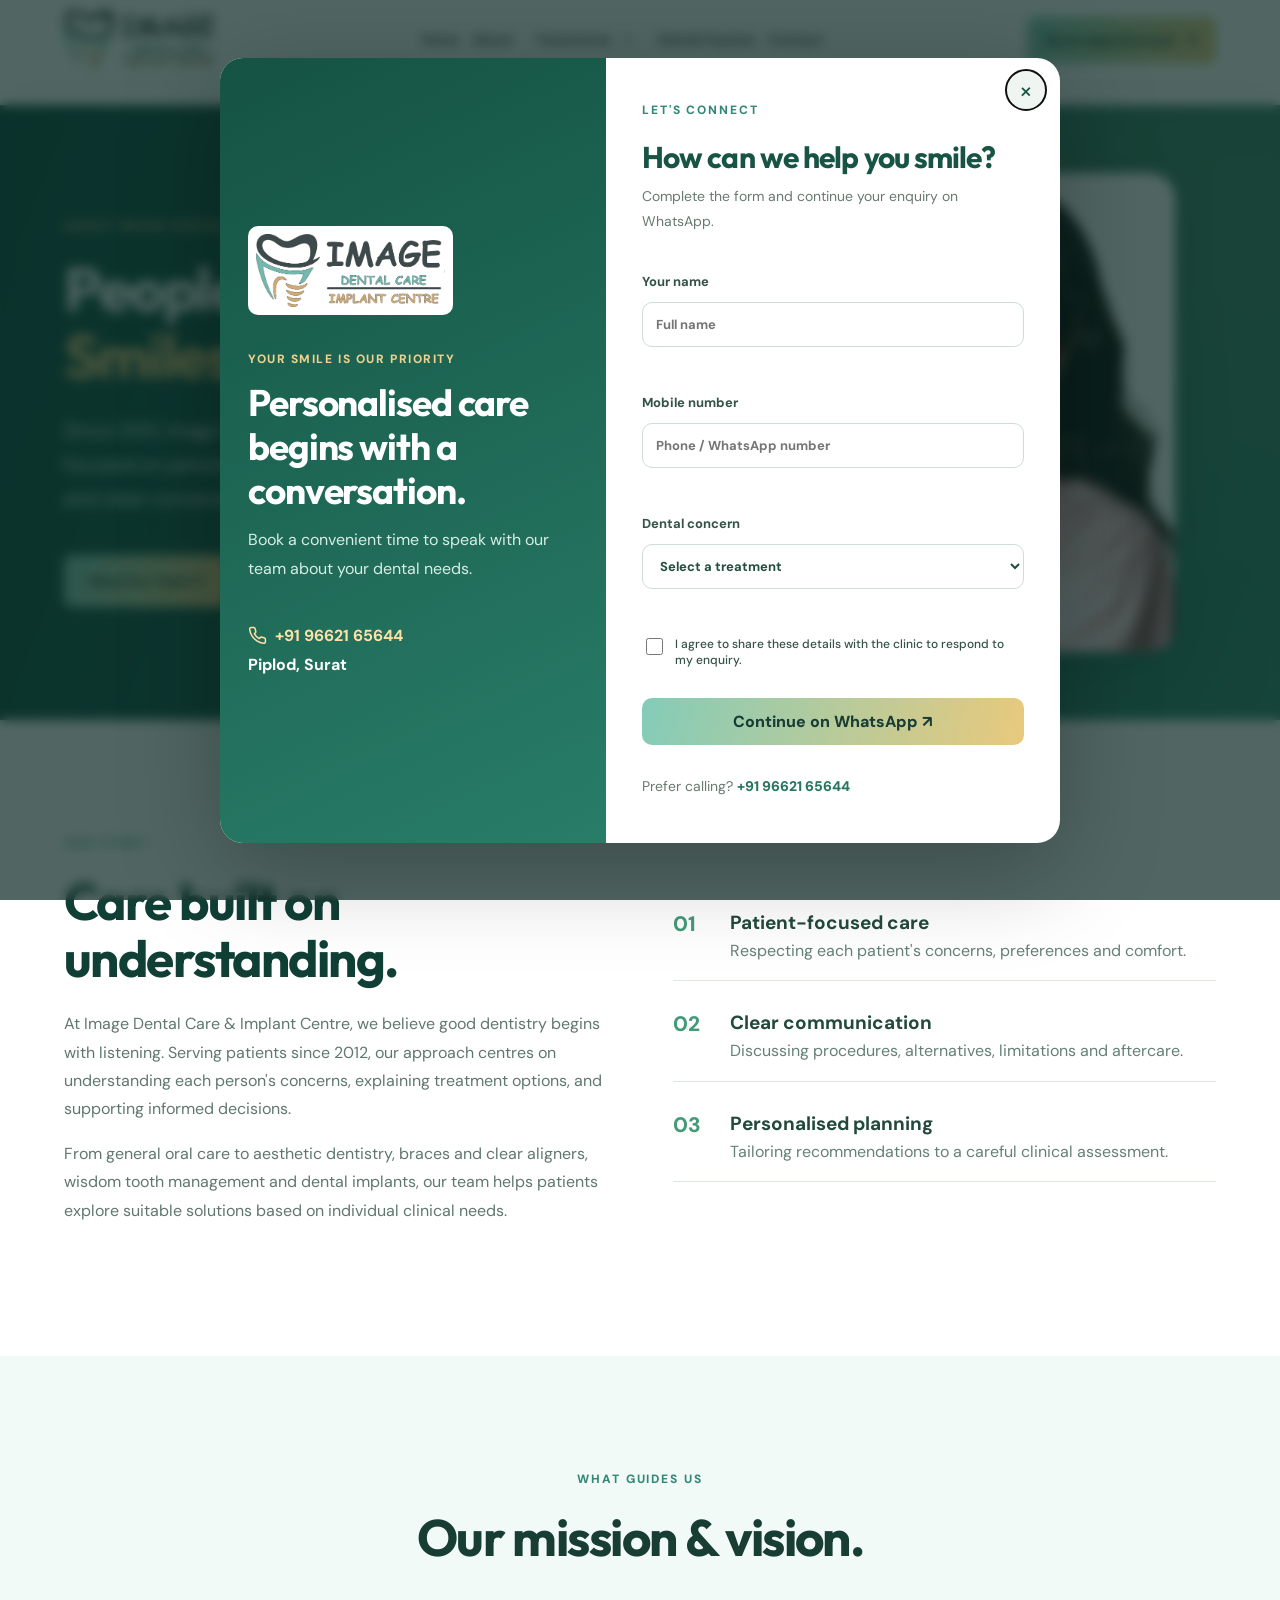
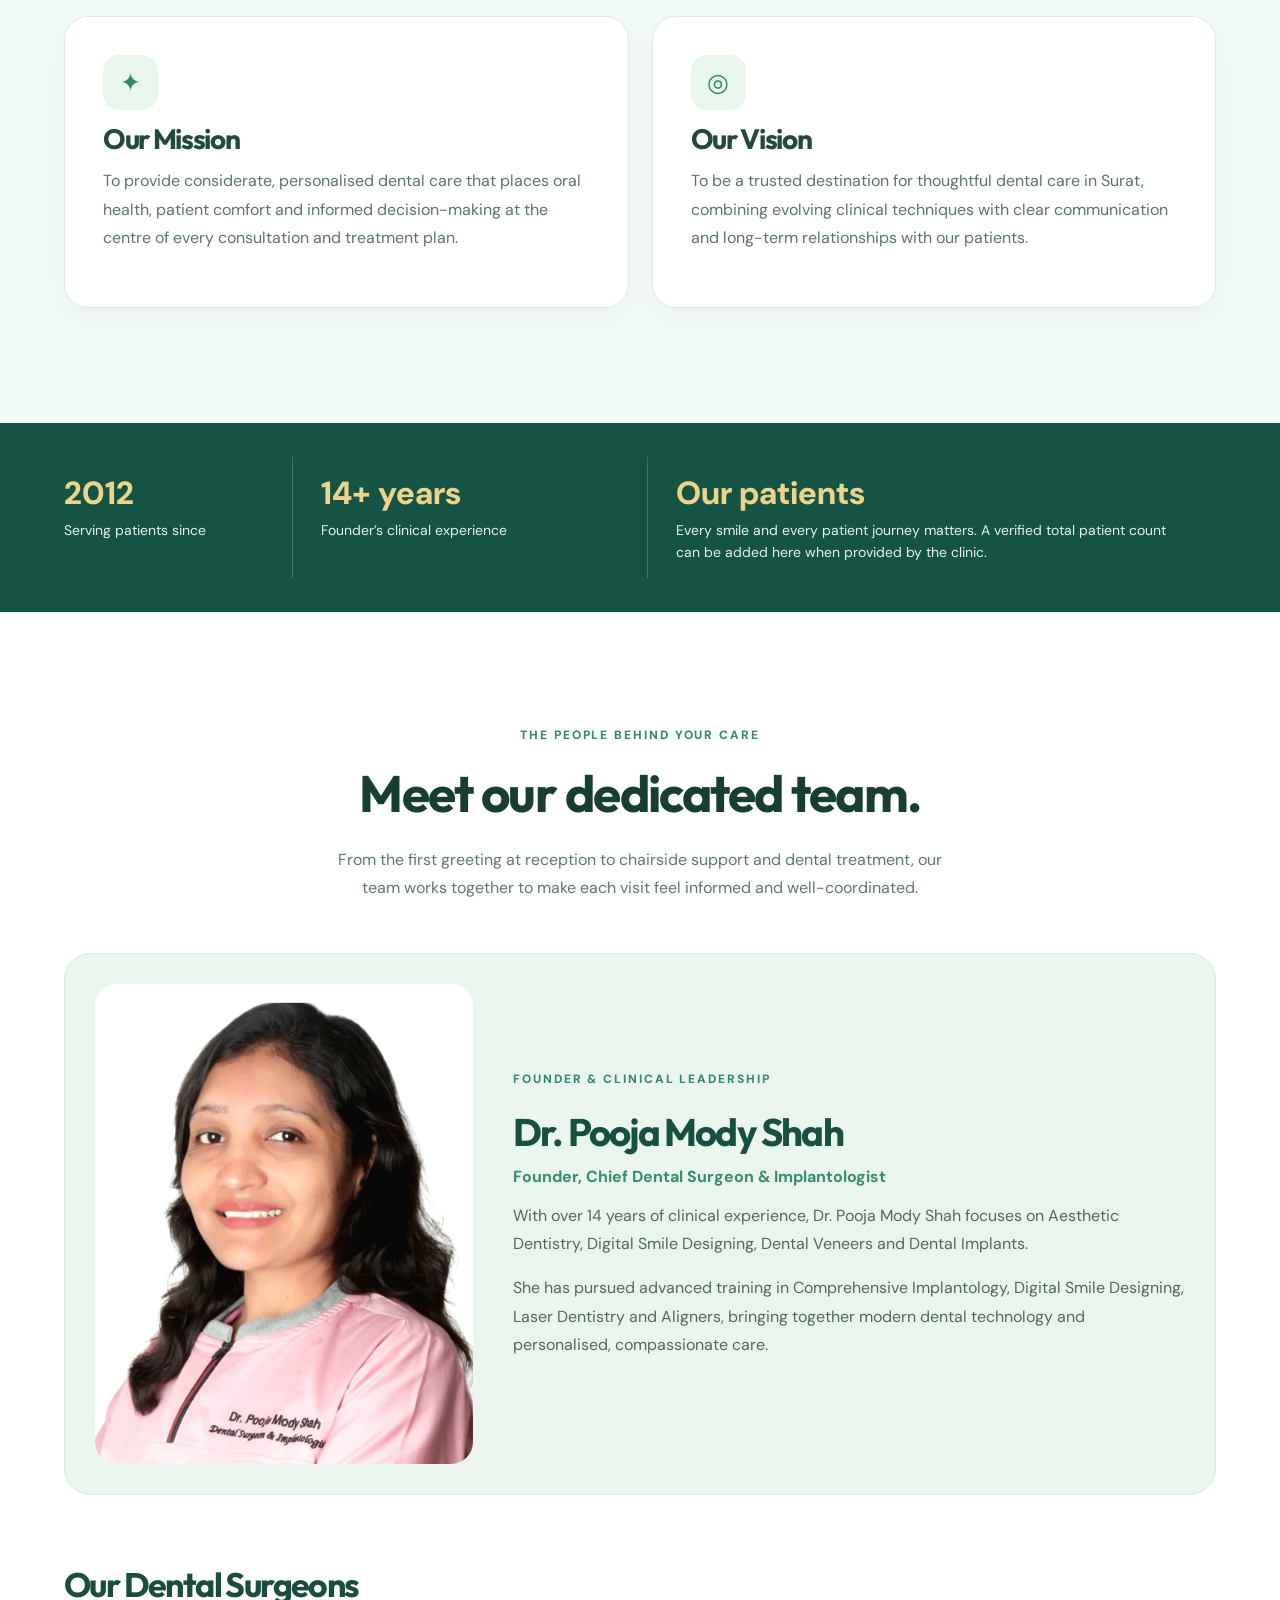
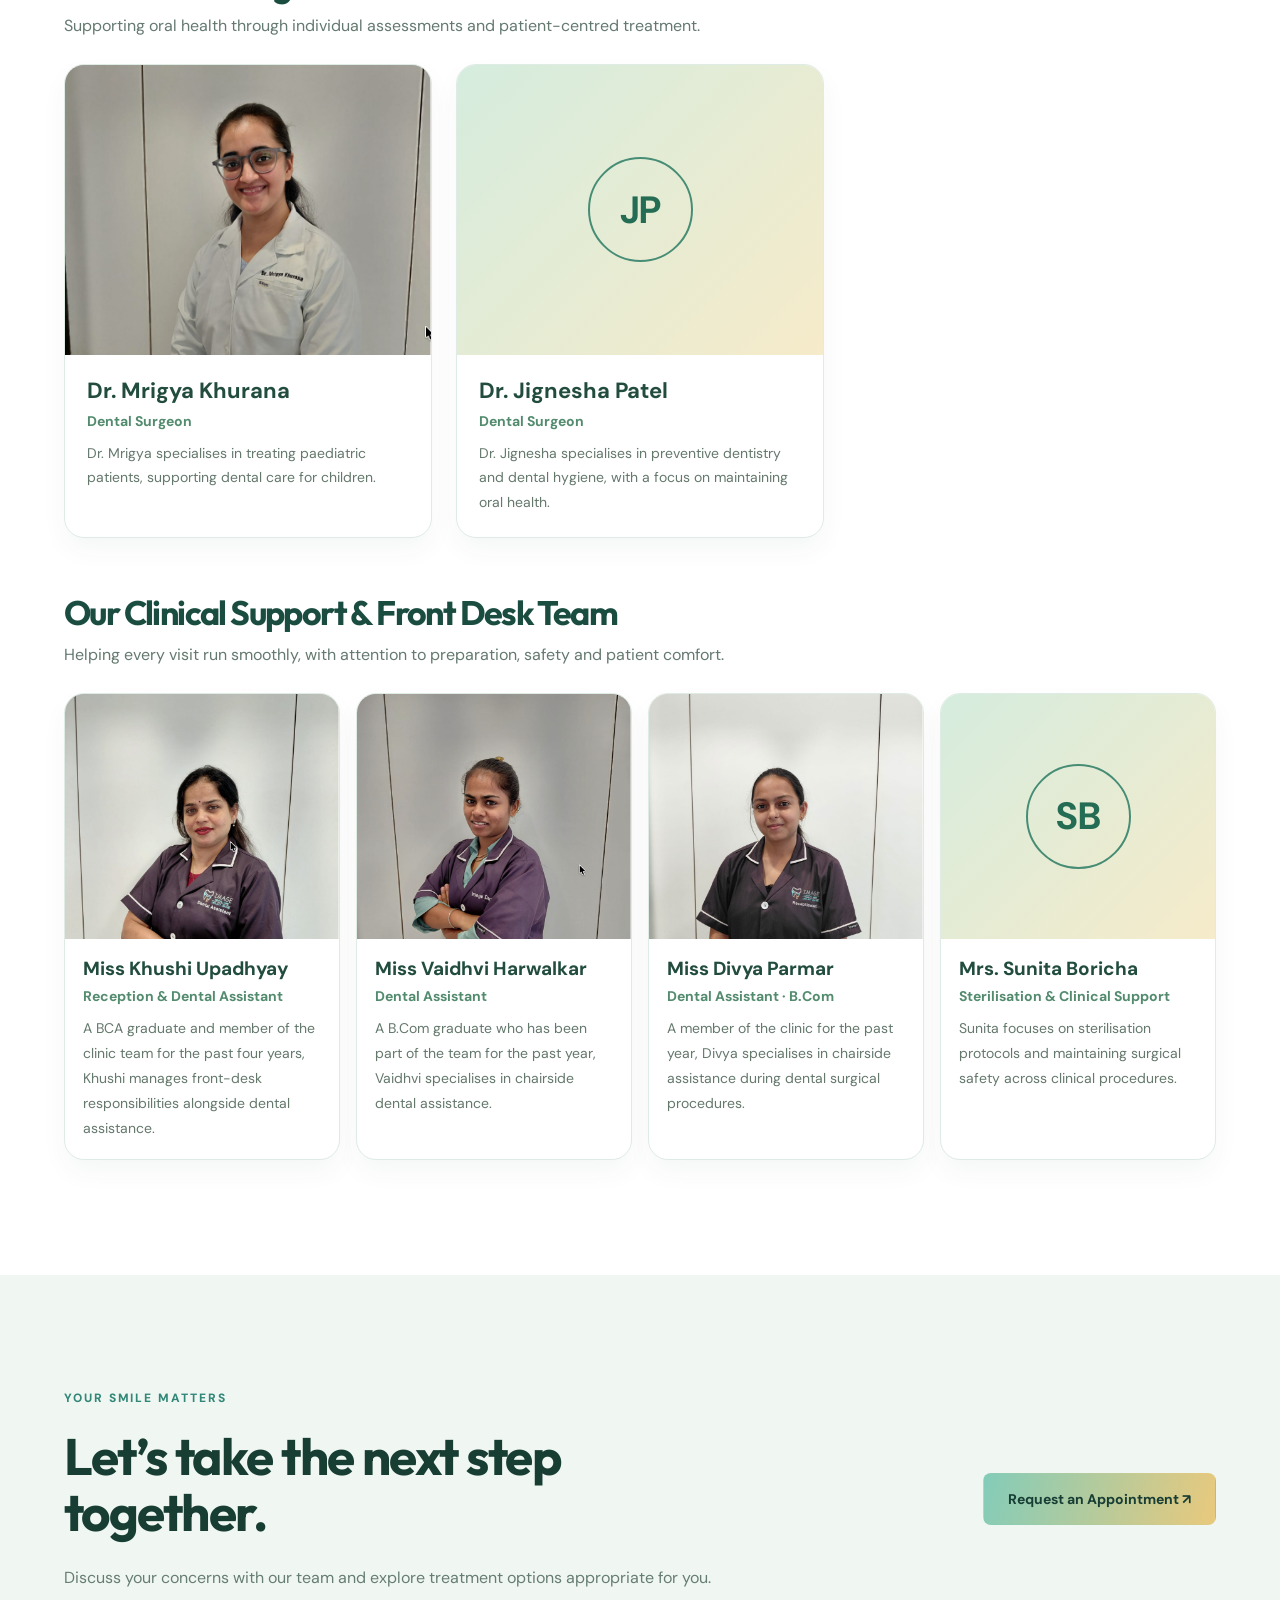
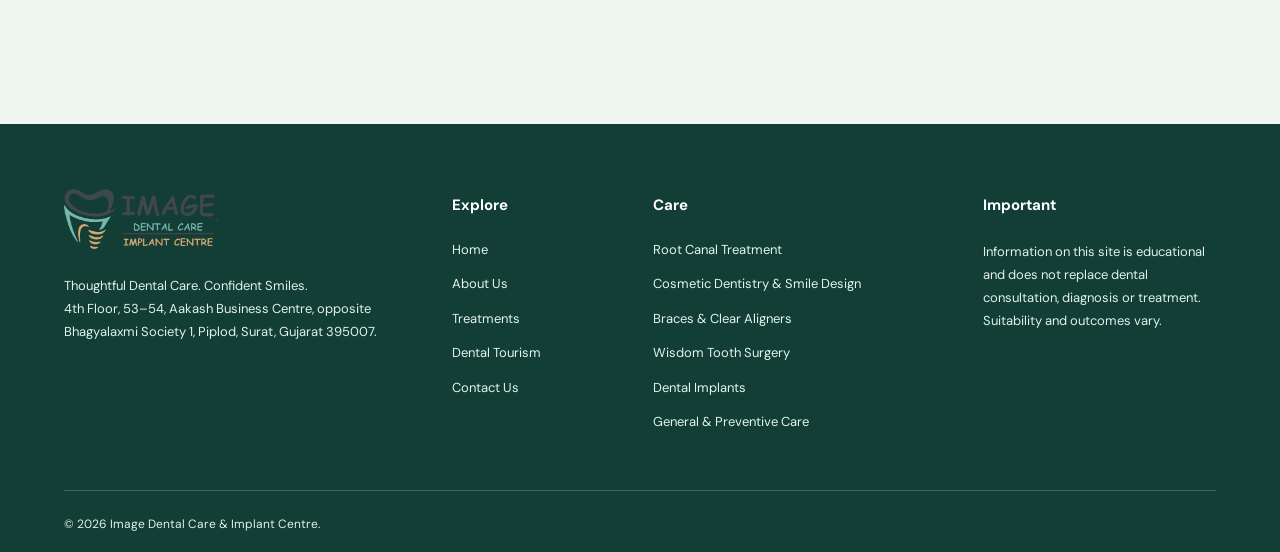
==== commit db41ee48: "Add files via upload" ====
--- a/about.html
+++ b/about.html
@@ -12,7 +12,7 @@
 <link href="https://fonts.googleapis.com" rel="preconnect"/>
 <link crossorigin="" href="https://fonts.gstatic.com" rel="preconnect"/>
 <link href="https://fonts.googleapis.com/css2?family=DM+Sans:wght@400;500;600;700&amp;family=Outfit:wght@400;500;600;700;800&amp;display=swap" rel="stylesheet"/>
-<link href="styles.css?v=portrait-frame-clean-20261103" rel="stylesheet"/>
+<link href="styles.css?v=icons-20261103" rel="stylesheet"/>
 </head>
 <body class="inner-page about-inner">
 <header class="header" id="top">
@@ -524,6 +524,6 @@
 </div>
 <script src="script.js">
 </script>
-<div class="lead-overlay" hidden="" id="leadOverlay"><div class="lead-backdrop" data-lead-close=""></div><div aria-labelledby="leadTitle" aria-modal="true" class="lead-dialog" role="dialog"><button aria-label="Close enquiry form" class="lead-close" data-lead-close="" type="button">×</button><div class="lead-aside"><img alt="Image Dental Care &amp; Implant Centre" src="assets/images/logo-transparent.png"/><span class="lead-kicker">YOUR SMILE IS OUR PRIORITY</span><h2>Personalised care begins with a conversation.</h2><p>Book a convenient time to speak with our team about your dental needs.</p><div class="lead-contact"><a href="tel:+919662165644">☎ +91 96621 65644</a><span>Piplod, Surat</span></div></div><div class="lead-form-wrap"><span class="kicker">LET'S CONNECT</span><h2 id="leadTitle">How can we help you smile?</h2><p>Complete the form and continue your enquiry on WhatsApp.</p><form id="leadForm"><label>Your name<input autocomplete="name" maxlength="100" name="name" placeholder="Full name" required=""/></label><label>Mobile number<input autocomplete="tel" inputmode="tel" maxlength="20" name="phone" placeholder="Phone / WhatsApp number" required=""/></label><label>Dental concern<select name="service" required=""><option value="">Select a treatment</option><option>General consultation</option><option>Root Canal Treatment</option><option>Cosmetic Dentistry &amp; Smile Design</option><option>Braces &amp; Clear Aligners</option><option>Wisdom Tooth Surgery</option><option>Dental Implants</option><option>Dental Tourism Enquiry</option></select></label><label class="lead-consent"><input required="" type="checkbox"/> I agree to share these details with the clinic to respond to my enquiry.</label><button class="lead-submit" type="submit">Continue on WhatsApp ↗</button><p class="lead-status" role="status"></p></form><p class="lead-call">Prefer calling? <a href="tel:+919662165644">+91 96621 65644</a></p></div></div></div><script defer="" src="lead.js"></script>
+<div class="lead-overlay" hidden="" id="leadOverlay"><div class="lead-backdrop" data-lead-close=""></div><div aria-labelledby="leadTitle" aria-modal="true" class="lead-dialog" role="dialog"><button aria-label="Close enquiry form" class="lead-close" data-lead-close="" type="button">×</button><div class="lead-aside"><img alt="Image Dental Care &amp; Implant Centre" src="assets/images/logo-transparent.png"/><span class="lead-kicker">YOUR SMILE IS OUR PRIORITY</span><h2>Personalised care begins with a conversation.</h2><p>Book a convenient time to speak with our team about your dental needs.</p><div class="lead-contact"><a href="tel:+919662165644"><svg aria-hidden="true" fill="none" stroke="currentColor" stroke-linecap="round" stroke-linejoin="round" stroke-width="1.9" viewbox="0 0 24 24" xmlns="http://www.w3.org/2000/svg"><path d="M22 16.92v3a2 2 0 0 1-2.18 2 19.79 19.79 0 0 1-8.63-3.07 19.5 19.5 0 0 1-6-6A19.79 19.79 0 0 1 2.12 4.18 2 2 0 0 1 4.11 2h3a2 2 0 0 1 2 1.72c.12.96.35 1.9.68 2.8a2 2 0 0 1-.45 2.11L8.09 9.91a16 16 0 0 0 6 6l1.28-1.25a2 2 0 0 1 2.11-.45c.9.33 1.84.56 2.8.68A2 2 0 0 1 22 16.92Z"></path></svg>+91 96621 65644</a><span>Piplod, Surat</span></div></div><div class="lead-form-wrap"><span class="kicker">LET'S CONNECT</span><h2 id="leadTitle">How can we help you smile?</h2><p>Complete the form and continue your enquiry on WhatsApp.</p><form id="leadForm"><label>Your name<input autocomplete="name" maxlength="100" name="name" placeholder="Full name" required=""/></label><label>Mobile number<input autocomplete="tel" inputmode="tel" maxlength="20" name="phone" placeholder="Phone / WhatsApp number" required=""/></label><label>Dental concern<select name="service" required=""><option value="">Select a treatment</option><option>General consultation</option><option>Root Canal Treatment</option><option>Cosmetic Dentistry &amp; Smile Design</option><option>Braces &amp; Clear Aligners</option><option>Wisdom Tooth Surgery</option><option>Dental Implants</option><option>Dental Tourism Enquiry</option></select></label><label class="lead-consent"><input required="" type="checkbox"/> I agree to share these details with the clinic to respond to my enquiry.</label><button class="lead-submit" type="submit">Continue on WhatsApp ↗</button><p class="lead-status" role="status"></p></form><p class="lead-call">Prefer calling? <a href="tel:+919662165644">+91 96621 65644</a></p></div></div></div><script defer="" src="lead.js"></script>
 </body>
 </html>
--- a/styles.css
+++ b/styles.css
@@ -1954,3 +1954,9 @@
 @media (max-width: 600px) {
   body.about-inner .about-intro-photo { width: min(100%, 310px) !important; }
 }
+
+/* Professional, monochrome clinic icons across mobile and desktop */
+.infobar .info-ico{display:inline-flex!important;align-items:center;justify-content:center;flex:0 0 auto;}
+.infobar .info-ico svg{display:block;width:1em;height:1em;stroke:currentColor;}
+.lead-contact a{display:inline-flex;align-items:center;gap:8px;}
+.lead-contact a svg{width:19px;height:19px;flex:none;stroke:currentColor;}
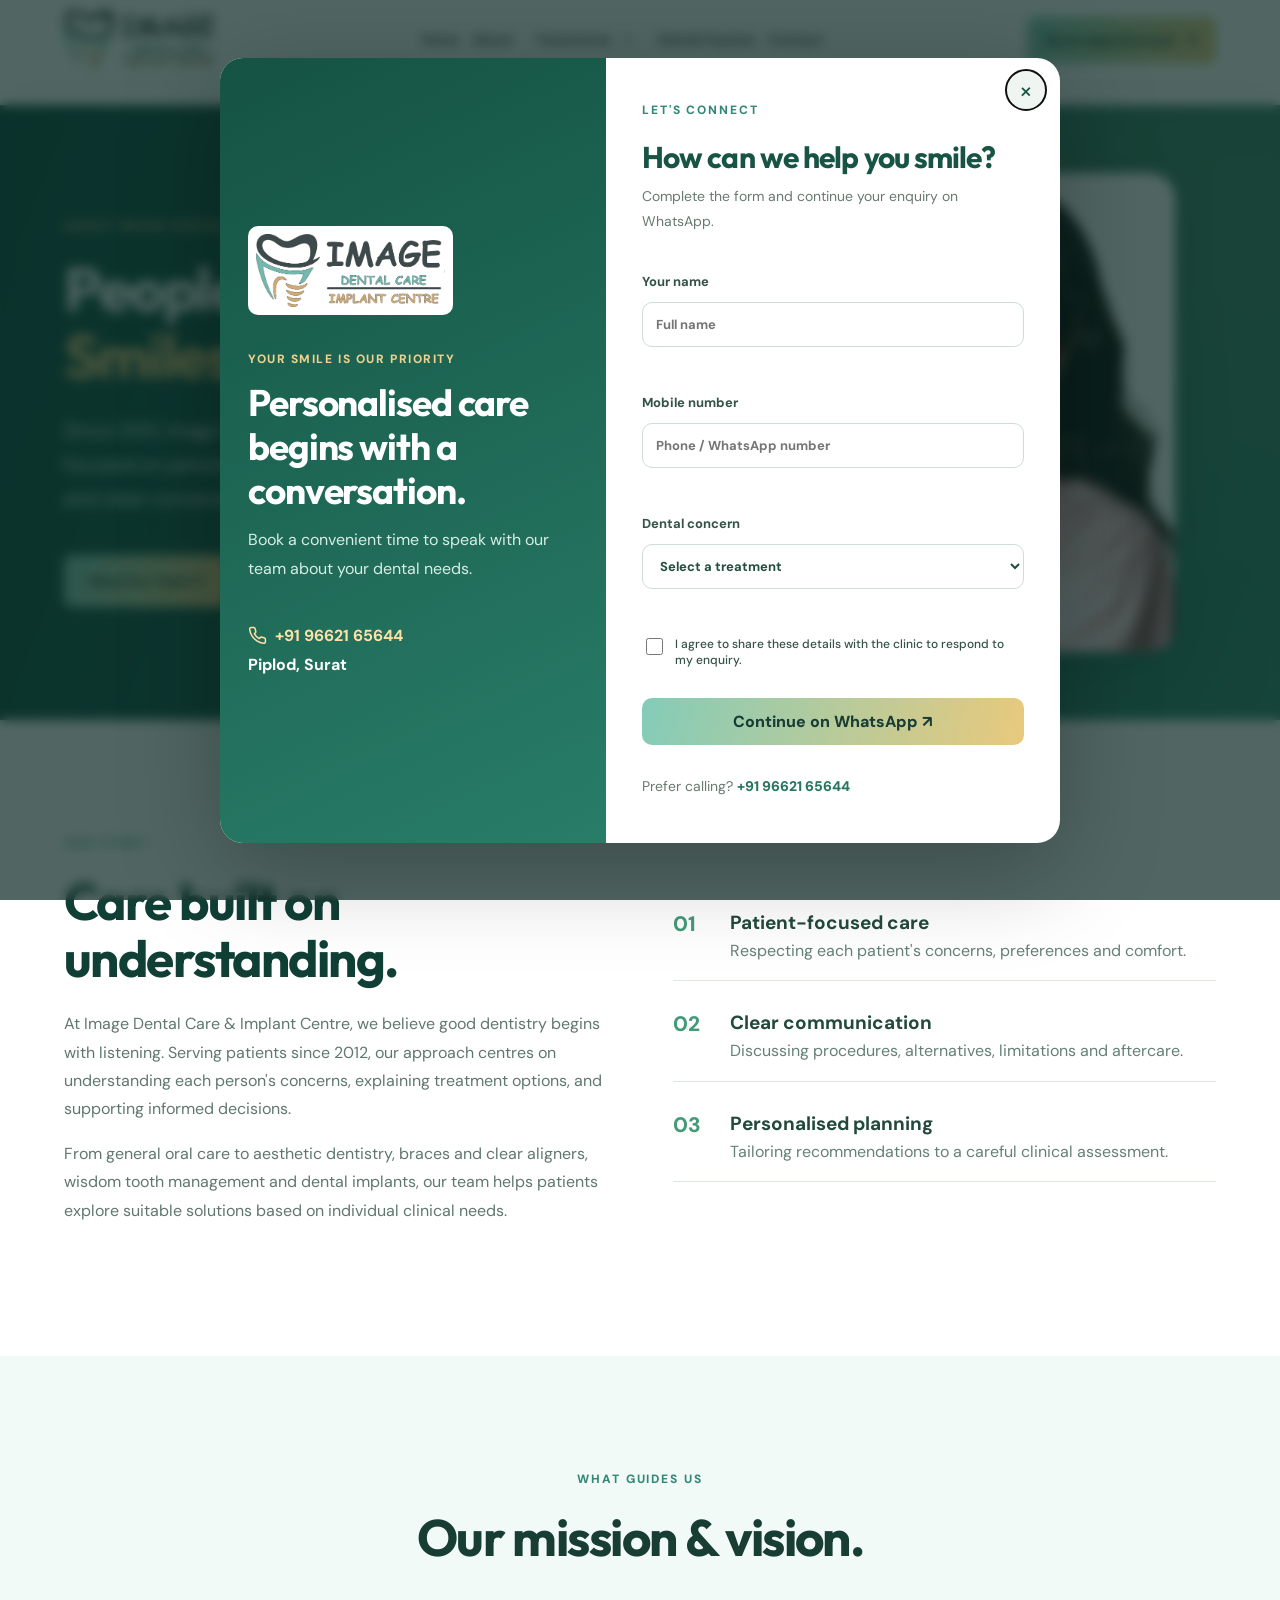
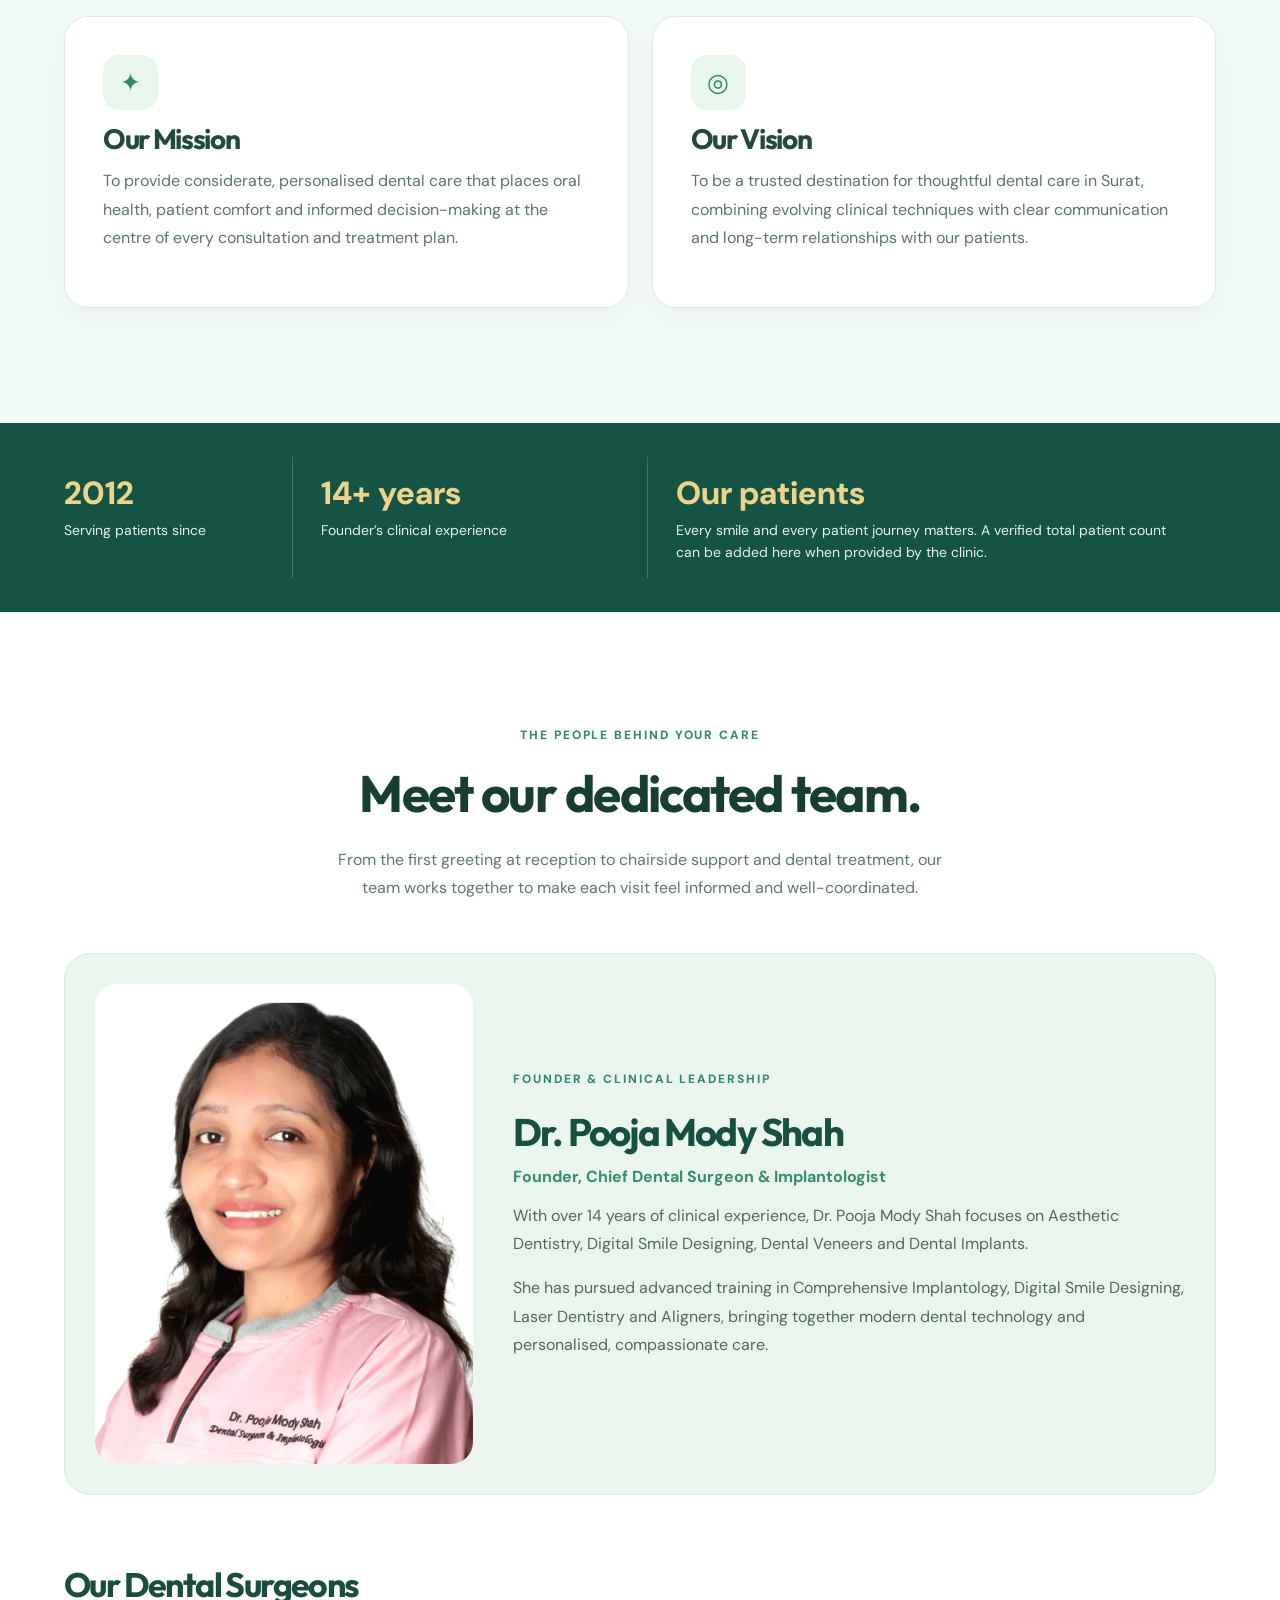
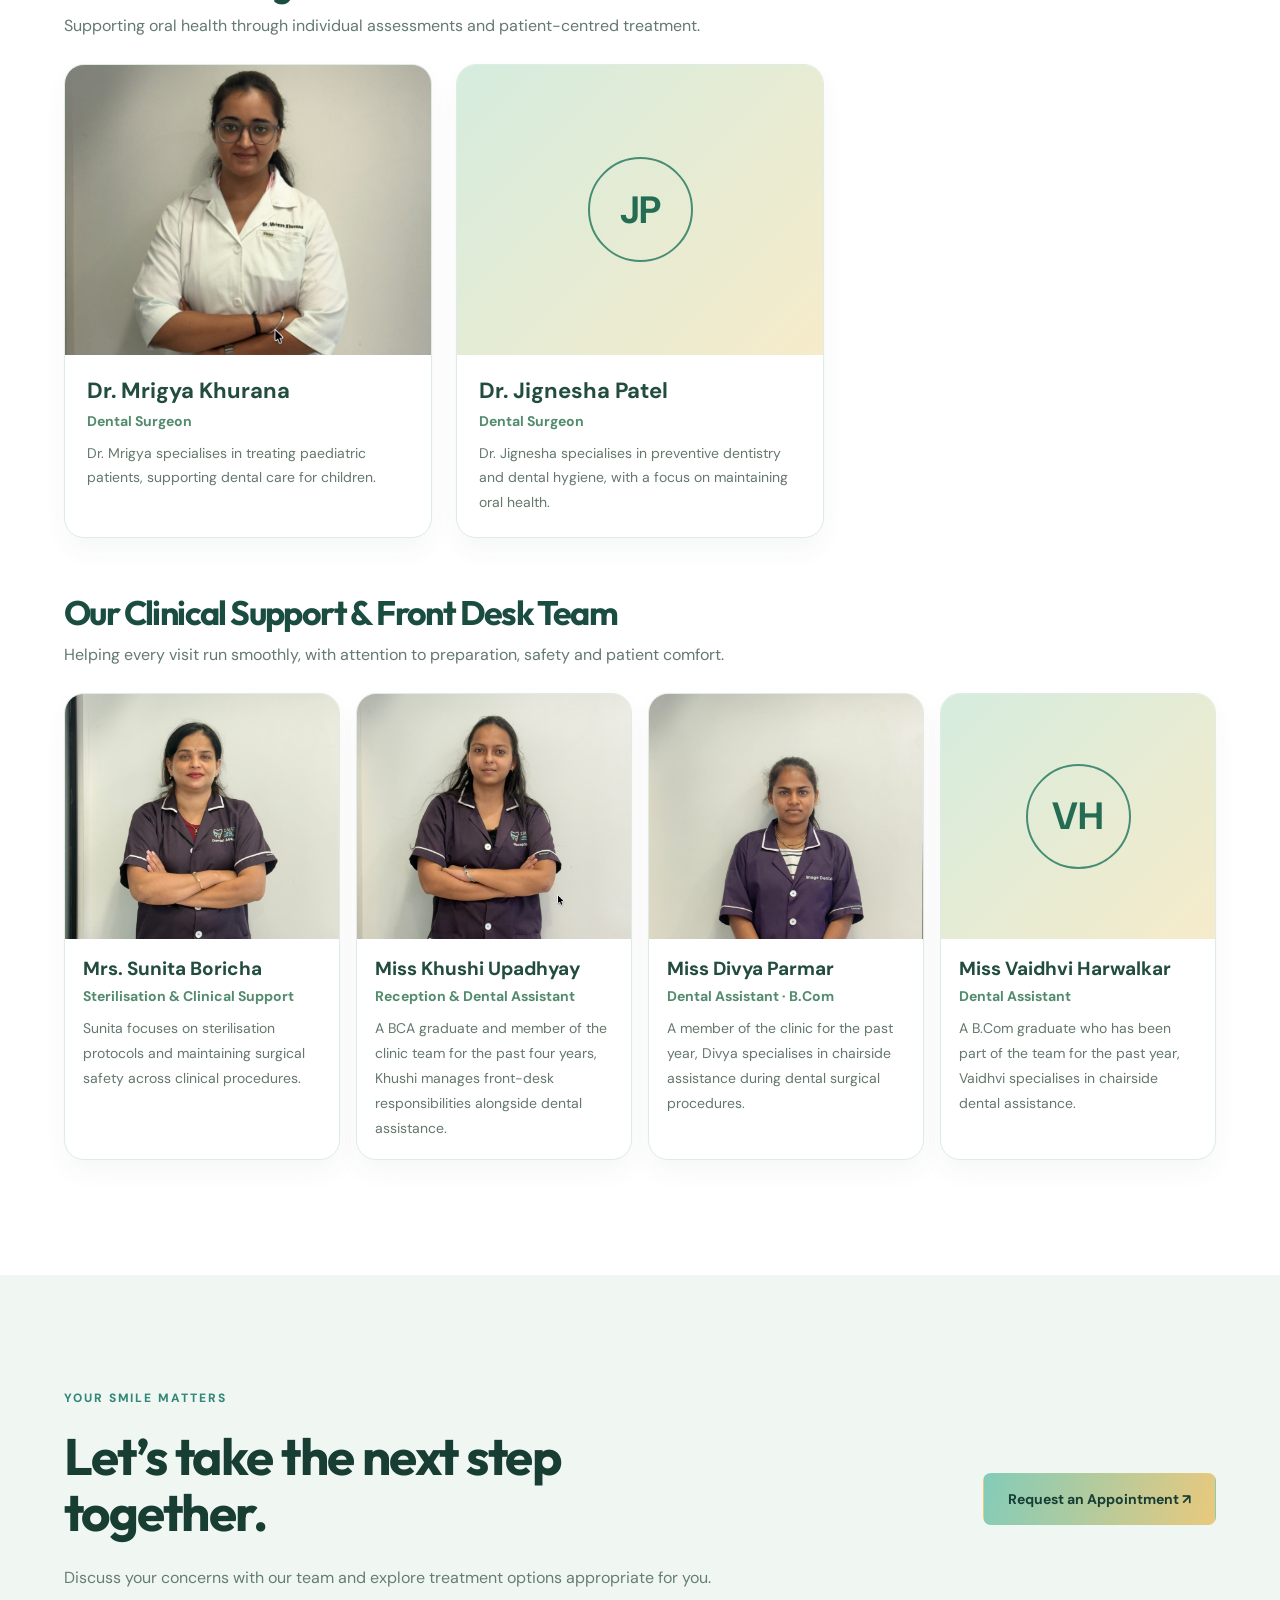
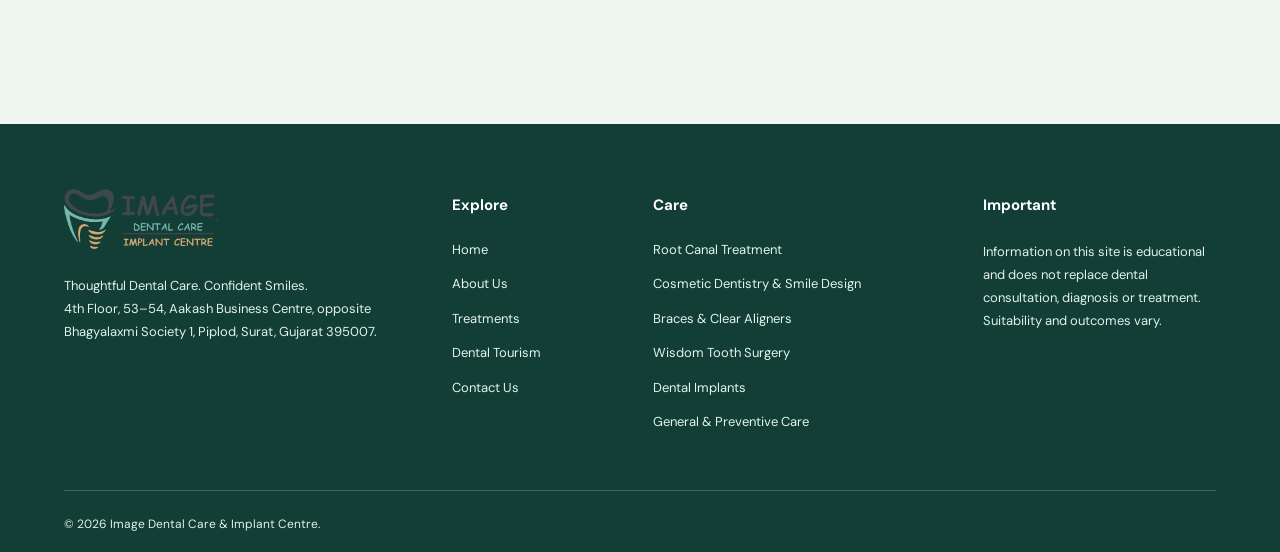
==== commit 0e31c183: "Add files via upload" ====
--- a/about.html
+++ b/about.html
@@ -12,7 +12,7 @@
 <link href="https://fonts.googleapis.com" rel="preconnect"/>
 <link crossorigin="" href="https://fonts.gstatic.com" rel="preconnect"/>
 <link href="https://fonts.googleapis.com/css2?family=DM+Sans:wght@400;500;600;700&amp;family=Outfit:wght@400;500;600;700;800&amp;display=swap" rel="stylesheet"/>
-<link href="styles.css?v=icons-20261103" rel="stylesheet"/>
+<link href="styles.css?v=yellow-headings-20261104" rel="stylesheet"/>
 </head>
 <body class="inner-page about-inner">
 <header class="header" id="top">
@@ -298,9 +298,7 @@
 </div>
 <div class="team-profile-grid">
 <article class="team-profile reveal">
-<div class="team-photo">
-<img alt="Dr. Mrigya Khurana" loading="lazy" src="assets/images/dr-mrigya-khurana.png"/>
-</div>
+<div class="team-photo"><img alt="Dr. Mrigya Khurana, Dental Surgeon" loading="lazy" src="assets/images/dr-mrigya-khurana-confirmed.png"/></div>
 <div class="team-profile-body">
 <h4>
          Dr. Mrigya Khurana
@@ -340,9 +338,21 @@
        Helping every visit run smoothly, with attention to preparation, safety and patient comfort.
       </p>
 </div>
-<div class="team-profile-grid support-four">
-<article class="team-profile reveal">
-<div class="team-photo"><img alt="Clinical support team member" loading="lazy" src="assets/images/team-photo-01.png"/></div>
+<div class="team-profile-grid support-four"><article class="team-profile reveal">
+<div class="team-photo"><img alt="Mrs. Sunita Boricha" loading="lazy" src="assets/images/sunita-boricha.png"/></div>
+<div class="team-profile-body">
+<h4>
+         Mrs. Sunita Boricha
+        </h4>
+<span>
+         Sterilisation &amp; Clinical Support
+        </span>
+<p>
+         Sunita focuses on sterilisation protocols and maintaining surgical safety across clinical procedures.
+        </p>
+</div>
+</article><article class="team-profile reveal">
+<div class="team-photo"><img alt="Miss Khushi Upadhyay" loading="lazy" src="assets/images/khushi-upadhyay.png"/></div>
 <div class="team-profile-body">
 <h4>
          Miss Khushi Upadhyay
@@ -354,9 +364,21 @@
          A BCA graduate and member of the clinic team for the past four years, Khushi manages front-desk responsibilities alongside dental assistance.
         </p>
 </div>
-</article>
-<article class="team-profile reveal">
-<div class="team-photo"><img alt="Clinical support team member" loading="lazy" src="assets/images/team-photo-02.png"/></div>
+</article><article class="team-profile reveal">
+<div class="team-photo"><img alt="Miss Divya Parmar" loading="lazy" src="assets/images/divya-parmar.png"/></div>
+<div class="team-profile-body">
+<h4>
+         Miss Divya Parmar
+        </h4>
+<span>
+         Dental Assistant · B.Com
+        </span>
+<p>
+         A member of the clinic for the past year, Divya specialises in chairside assistance during dental surgical procedures.
+        </p>
+</div>
+</article><article class="team-profile reveal">
+<div class="team-photo team-no-photo"><span aria-hidden="true">VH</span></div>
 <div class="team-profile-body">
 <h4>
          Miss Vaidhvi Harwalkar
@@ -368,40 +390,7 @@
          A B.Com graduate who has been part of the team for the past year, Vaidhvi specialises in chairside dental assistance.
         </p>
 </div>
-</article>
-<article class="team-profile reveal">
-<div class="team-photo"><img alt="Reception team member" loading="lazy" src="assets/images/team-reception.png"/></div>
-<div class="team-profile-body">
-<h4>
-         Miss Divya Parmar
-        </h4>
-<span>
-         Dental Assistant · B.Com
-        </span>
-<p>
-         A member of the clinic for the past year, Divya specialises in chairside assistance during dental surgical procedures.
-        </p>
-</div>
-</article>
-<article class="team-profile reveal">
-<div class="team-photo team-no-photo">
-<span aria-hidden="true">
-         SB
-        </span>
-</div>
-<div class="team-profile-body">
-<h4>
-         Mrs. Sunita Boricha
-        </h4>
-<span>
-         Sterilisation &amp; Clinical Support
-        </span>
-<p>
-         Sunita focuses on sterilisation protocols and maintaining surgical safety across clinical procedures.
-        </p>
-</div>
-</article>
-</div>
+</article></div>
 </div>
 </section>
 <section class="section about-last-cta">
--- a/styles.css
+++ b/styles.css
@@ -1960,3 +1960,41 @@
 .infobar .info-ico svg{display:block;width:1em;height:1em;stroke:currentColor;}
 .lead-contact a{display:inline-flex;align-items:center;gap:8px;}
 .lead-contact a svg{width:19px;height:19px;flex:none;stroke:currentColor;}
+
+
+/* Requested warm-yellow headings – keep all other text/colors untouched.
+   Brand yellow matches the approved clinic palette. */
+:root { --treatment-heading-yellow: #e8c77c; }
+/* Six dynamically rendered home-page treatment titles */
+#treatmentCards .treatment-card .card-body h3 {
+  color: var(--treatment-heading-yellow) !important;
+  text-shadow: 0 1px 0 rgba(44,62,47,.14);
+}
+/* Only the second sentence of the aligner introduction */
+#aligners h2.aligner-intro-title em {
+  color: var(--treatment-heading-yellow) !important;
+  font-style: normal;
+}
+/* Entire Your Smile Correction Journey heading in one yellow */
+#aligners h2.smile-journey-title,
+#aligners h2.smile-journey-title em {
+  color: var(--treatment-heading-yellow) !important;
+  font-style: normal;
+}
+
+/* Google review cards: populated only with genuine Google Places API data. */
+.google-review-status{color:#516d65;margin:14px 0 24px;line-height:1.65;font-size:15px;}
+.google-review-list{display:grid;grid-template-columns:repeat(auto-fit,minmax(min(100%,220px),1fr));gap:16px;margin:24px 0;}
+.google-review-list[hidden],.google-review-status[hidden],.google-rating-summary[hidden]{display:none!important;}
+.google-rating-summary{font-weight:700;color:#194e42;font-size:17px;}
+.google-review-card{background:#f6faf7;border:1px solid #dcebe2;border-radius:16px;padding:20px;min-width:0;}
+.google-review-top{display:flex;align-items:center;justify-content:space-between;gap:10px;flex-wrap:wrap;}
+.google-review-author{display:flex;align-items:center;gap:10px;min-width:0;font-weight:700;color:#194e42;}
+.google-review-author img{width:34px;height:34px;object-fit:cover;border-radius:50%;}
+.google-review-author a,.review-original{color:#187965;overflow-wrap:anywhere;}
+.review-stars{color:#d0a647;letter-spacing:.04em;white-space:nowrap;font-size:17px;}
+.google-review-card .review-quote{color:#34574d;font-size:14px;line-height:1.7;margin:14px 0;}
+.review-foot{display:flex;gap:12px;align-items:center;justify-content:space-between;flex-wrap:wrap;font-size:12px;}
+.review-date{color:#607b70;}
+.google-review-attribution{grid-column:1/-1;color:#62786e;font-size:12px;}
+@media(max-width:680px){.google-review-list{grid-template-columns:1fr;} .google-review-card{padding:16px;}}
